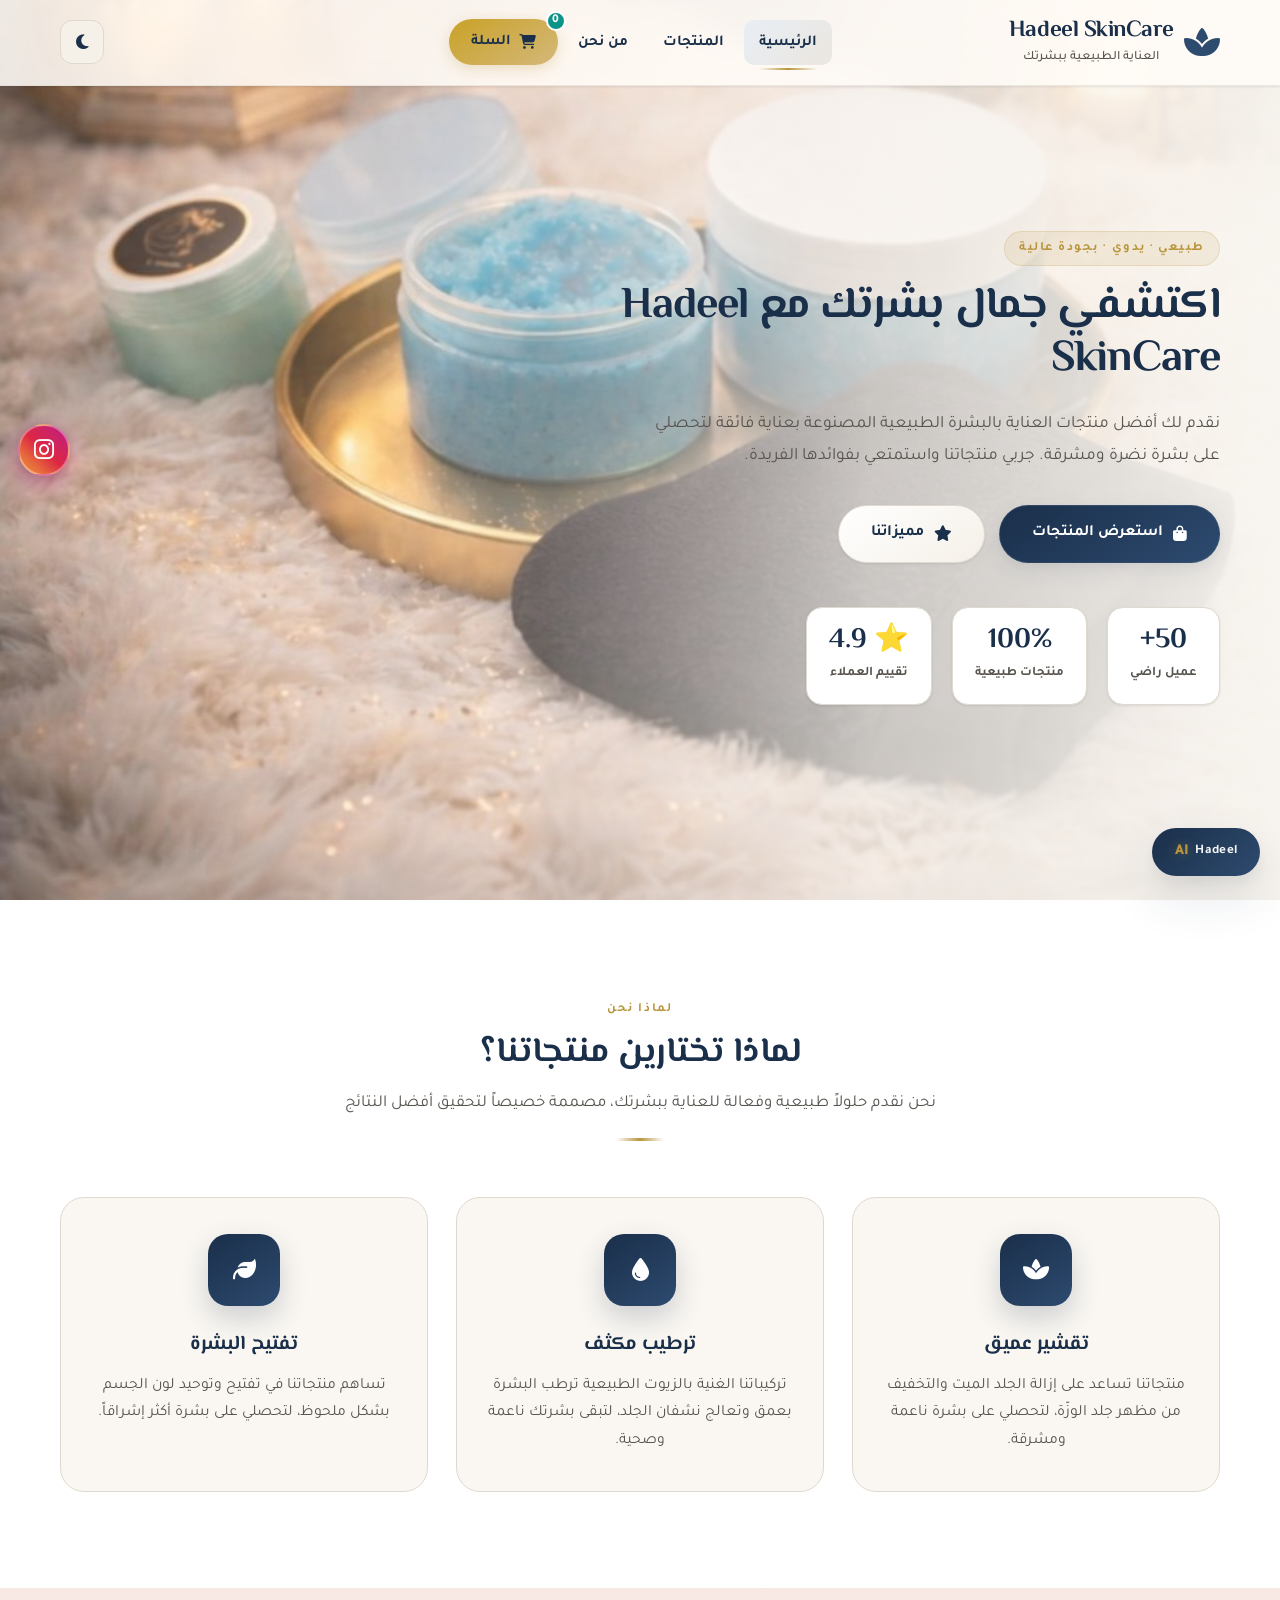
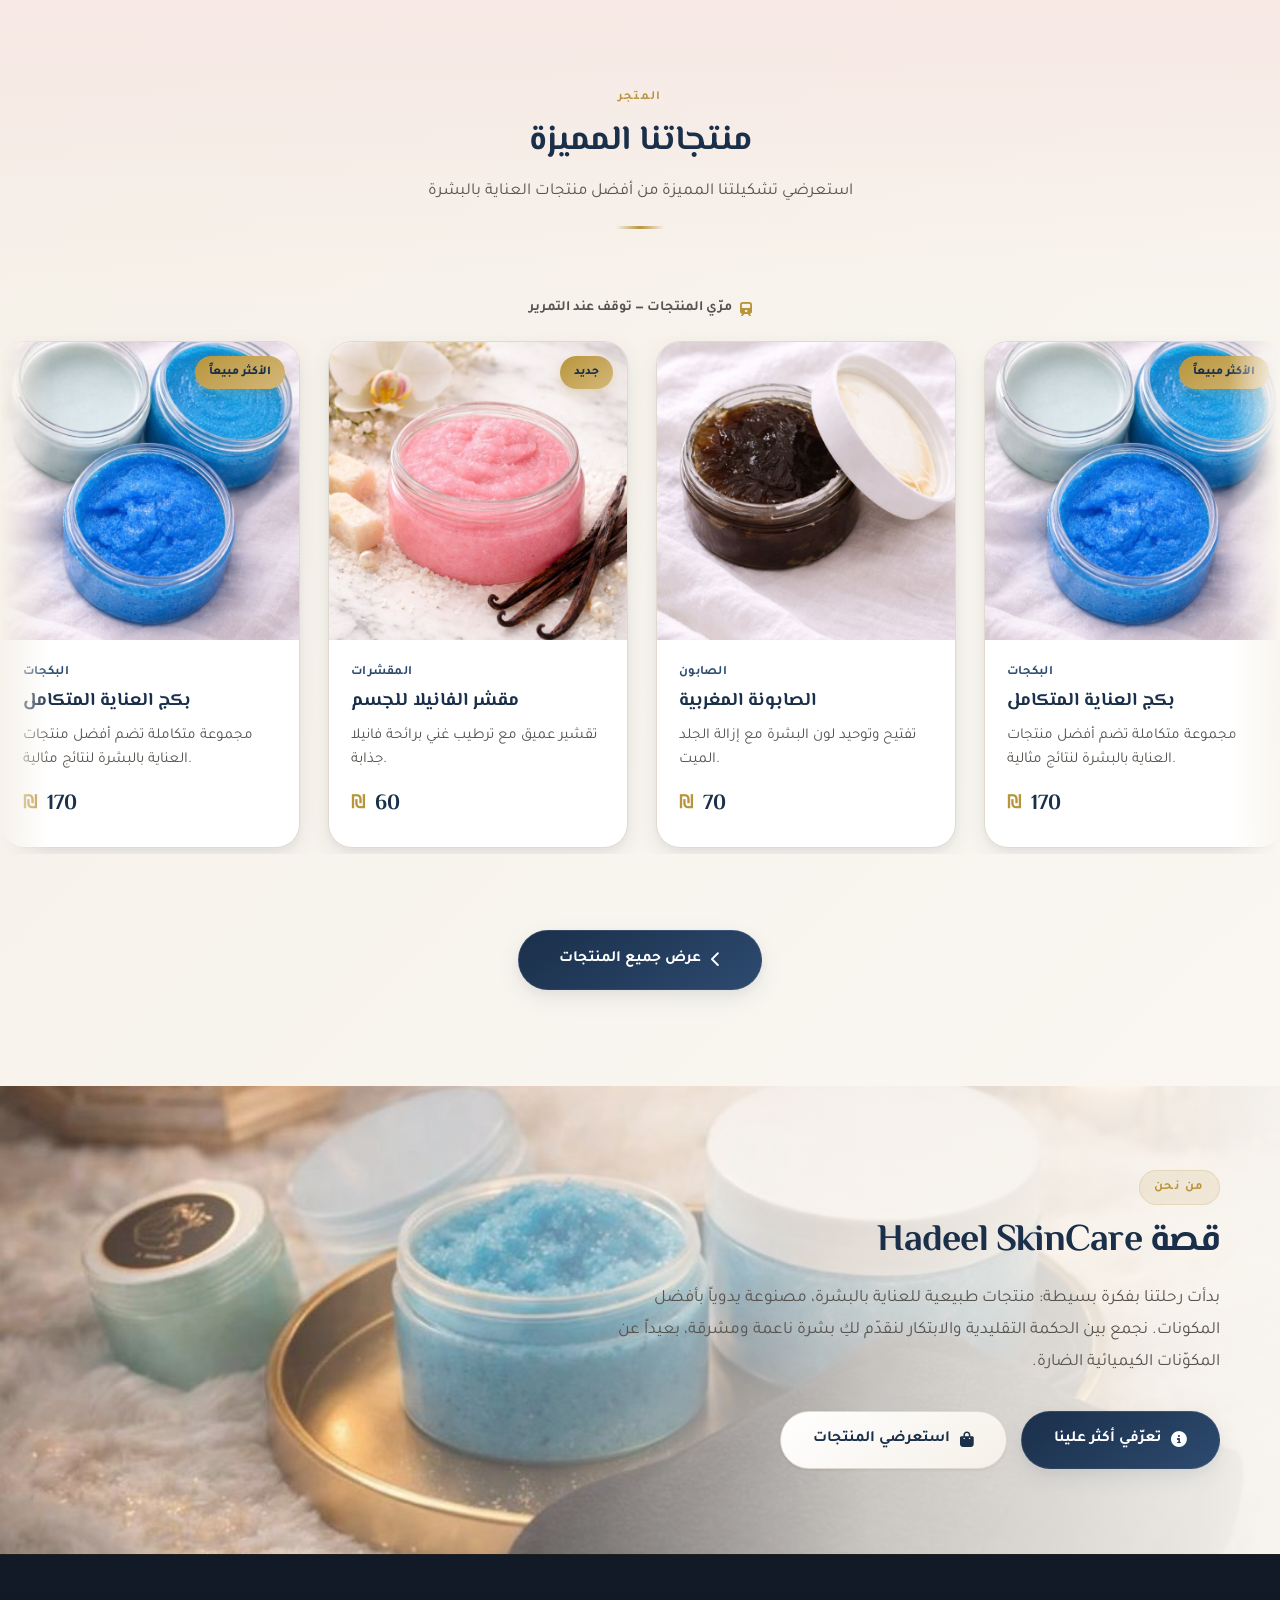
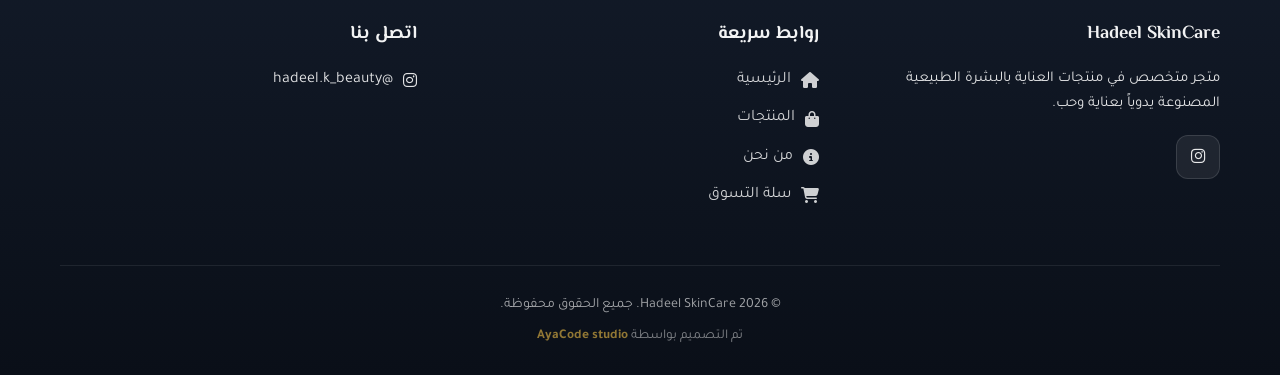
==== index.html @ 1bf48997 "Add files via upload" ====
<!DOCTYPE html>
<html lang="ar" dir="rtl">
<head>
    <meta charset="UTF-8">
    <meta name="viewport" content="width=device-width, initial-scale=1.0, viewport-fit=cover">
    <meta name="theme-color" content="#1a2f4a">
    <script>try{var t=localStorage.getItem('hadeel-theme');if(t==='dark'||t==='light')document.documentElement.setAttribute('data-theme',t);}catch(e){}</script>
    <meta name="description" content="Hadeel SkinCare - منتجات طبيعية للعناية بالبشرة. تقشير عميق، ترطيب مكثف، تفتيح البشرة">
    <title>Hadeel SkinCare - العناية الطبيعية ببشرتك</title>
    
    <link rel="stylesheet" href="https://cdnjs.cloudflare.com/ajax/libs/font-awesome/6.4.0/css/all.min.css">
    <link href="https://fonts.googleapis.com/css2?family=El+Messiri:wght@500;600;700&family=Tajawal:wght@300;400;500;600;700;800&display=swap" rel="stylesheet">

    <link rel="stylesheet" href="styles.css">
</head>
<body>
    <a href="https://instagram.com/hadeel.k_beauty" class="instagram-side-float" target="_blank" rel="noopener noreferrer" aria-label="إنستغرام Hadeel SkinCare — @hadeel.k_beauty">
        <i class="fab fa-instagram" aria-hidden="true"></i>
    </a>
    <!-- الهيدر -->
    <header class="header" id="header">
        <div class="container">
            <nav class="navbar">
                <a href="index.html" class="logo">
                    <i class="fas fa-spa"></i>
                    <div class="logo-text">
                        <h1>Hadeel SkinCare</h1>
                        <p>العناية الطبيعية ببشرتك</p>
                    </div>
                </a>
                <div class="nav-links" id="navLinks">
                    <a href="index.html" class="nav-link active">الرئيسية</a>
                    <a href="products.html" class="nav-link">المنتجات</a>
                    <a href="about.html" class="nav-link">من نحن</a>
                    <a href="cart.html" class="cart-btn">
                        <i class="fas fa-shopping-cart"></i>
                        <span>السلة</span>
                        <span class="cart-count" id="cartCount">0</span>
                    </a>
                </div>
                <div class="navbar-end">
                    <button type="button" class="theme-toggle" id="themeToggle" aria-label="تفعيل الوضع الداكن">
                        <i class="fas fa-moon theme-toggle__icon theme-toggle__icon--moon" aria-hidden="true"></i>
                        <i class="fas fa-sun theme-toggle__icon theme-toggle__icon--sun" aria-hidden="true"></i>
                    </button>
                    <button type="button" class="mobile-menu-btn" id="mobileMenuBtn" aria-label="فتح القائمة">
                        <i class="fas fa-bars"></i>
                    </button>
                </div>
            </nav>
        </div>
    </header>

    <!-- Hero section: صورة بملء الشاشة تحت الهيدر -->
    <section class="hero hero-section" id="hero" aria-label="مقدمة الموقع">
        <div class="hero-media" aria-hidden="true">
            <img src="./images/hero-main.png" alt="" class="hero-media__img" fetchpriority="high"
                 onerror="this.closest('.hero-media').classList.add('hero-media--fallback'); this.style.display='none';">
        </div>
        <div class="hero-media-scrim" aria-hidden="true"></div>
        <div class="container hero-inner">
            <div class="hero-content">
                <div class="hero-text">
                    <span class="hero-eyebrow">طبيعي · يدوي · بجودة عالية</span>
                    <h1>اكتشفي جمال بشرتك مع Hadeel SkinCare</h1>
                    <p>نقدم لك أفضل منتجات العناية بالبشرة الطبيعية المصنوعة بعناية فائقة لتحصلي على بشرة نضرة ومشرقة. جربي منتجاتنا واستمتعي بفوائدها الفريدة.</p>
                    <div class="hero-cta">
                        <a href="products.html" class="btn">
                            <i class="fas fa-shopping-bag"></i>
                            استعرض المنتجات
                        </a>
                        <a href="#features" class="btn btn-secondary">
                            <i class="fas fa-star"></i>
                            مميزاتنا
                        </a>
                    </div>
                    <div class="hero-stats">
                        <div class="stat">
                            <span class="stat-number">50+</span>
                            <span class="stat-label">عميل راضي</span>
                        </div>
                        <div class="stat">
                            <span class="stat-number">100%</span>
                            <span class="stat-label">منتجات طبيعية</span>
                        </div>
                        <div class="stat">
                            <span class="stat-number">⭐ 4.9</span>
                            <span class="stat-label">تقييم العملاء</span>
                        </div>
                    </div>
                </div>
            </div>
        </div>
    </section>

    <!-- قسم الميزات -->
    <section class="features" id="features">
        <div class="container">
            <div class="section-title">
                <span class="eyebrow">لماذا نحن</span>
                <h2>لماذا تختارين منتجاتنا؟</h2>
                <p>نحن نقدم حلولاً طبيعية وفعالة للعناية ببشرتك، مصممة خصيصاً لتحقيق أفضل النتائج</p>
            </div>
            
            <div class="features-grid">
                <div class="feature-card">
                    <div class="feature-icon">
                        <i class="fas fa-spa"></i>
                    </div>
                    <h3>تقشير عميق</h3>
                    <p>منتجاتنا تساعد على إزالة الجلد الميت والتخفيف من مظهر جلد الوزّة، لتحصلي على بشرة ناعمة ومشرقة.</p>
                </div>
                
                <div class="feature-card">
                    <div class="feature-icon">
                        <i class="fas fa-tint"></i>
                    </div>
                    <h3>ترطيب مكثف</h3>
                    <p>تركيباتنا الغنية بالزيوت الطبيعية ترطب البشرة بعمق وتعالج نشفان الجلد، لتبقى بشرتك ناعمة وصحية.</p>
                </div>
                
                <div class="feature-card">
                    <div class="feature-icon">
                        <i class="fas fa-leaf"></i>
                    </div>
                    <h3>تفتيح البشرة</h3>
                    <p>تساهم منتجاتنا في تفتيح وتوحيد لون الجسم بشكل ملحوظ، لتحصلي على بشرة أكثر إشراقاً.</p>
                </div>
            </div>
        </div>
    </section>

    <!-- قسم المنتجات -->
    <section class="products-preview" id="products">
        <div class="container">
            <div class="section-title">
                <span class="eyebrow">المتجر</span>
                <h2>منتجاتنا المميزة</h2>
                <p>استعرضي تشكيلتنا المميزة من أفضل منتجات العناية بالبشرة</p>
            </div>
            
        </div>

        <div class="products-train-fullbleed">
            <p class="products-train-hint"><i class="fas fa-train" aria-hidden="true"></i> مرّي المنتجات — توقف عند التمرير</p>
            <div class="products-train" dir="ltr">
                <div class="products-train-track">
                    <div class="products-train-group" aria-hidden="false">
                        <div class="product-card" onclick="window.location.href='products.html'">
                            <div class="product-image">
                                <div class="image-loading"></div>
                                <img src="./images/product-bundle-nila.png" alt="بكج النيلة — مرطبانات مقشر وكريم بدرجات الأزرق على خلفية بيضاء - Hadeel SkinCare"
                                     onload="this.previousElementSibling.style.display='none';"
                                     onerror="this.style.display='none'; this.previousElementSibling.style.display='none';">
                                <span class="product-badge">الأكثر مبيعاً</span>
                                <div class="image-error" style="display: none;">
                                    <i class="fas fa-gift"></i>
                                    <p>بكج العناية المتكامل</p>
                                </div>
                            </div>
                            <div class="product-content">
                                <div class="product-category">البكجات</div>
                                <h3 class="product-title">بكج العناية المتكامل</h3>
                                <p class="product-description">مجموعة متكاملة تضم أفضل منتجات العناية بالبشرة لنتائج مثالية.</p>
                                <div class="product-price">170</div>
                            </div>
                        </div>
                        <div class="product-card" onclick="window.location.href='products.html'">
                            <div class="product-image">
                                <div class="image-loading"></div>
                                <img src="./images/product-vanilla-scrub.png" alt="مقشر فانيلا وردي في مرطبان على رخام أبيض مع حبوب فانيلا وأوركيد - Hadeel SkinCare"
                                     onload="this.previousElementSibling.style.display='none';"
                                     onerror="this.style.display='none'; this.previousElementSibling.style.display='none';">
                                <span class="product-badge">جديد</span>
                                <div class="image-error" style="display: none;">
                                    <i class="fas fa-scrubber"></i>
                                    <p>مقشر الفانيلا</p>
                                </div>
                            </div>
                            <div class="product-content">
                                <div class="product-category">المقشرات</div>
                                <h3 class="product-title">مقشر الفانيلا للجسم</h3>
                                <p class="product-description">تقشير عميق مع ترطيب غني برائحة فانيلا جذابة.</p>
                                <div class="product-price">60</div>
                            </div>
                        </div>
                        <div class="product-card" onclick="window.location.href='products.html'">
                            <div class="product-image">
                                <div class="image-loading"></div>
                                <img src="./images/product-moroccan-soap.png" alt="صابونة مغربية سوداء في مرطبان زجاجي مع غطاء أبيض على قماش أبيض - Hadeel SkinCare"
                                     onload="this.previousElementSibling.style.display='none';"
                                     onerror="this.style.display='none'; this.previousElementSibling.style.display='none';">
                                <div class="image-error" style="display: none;">
                                    <i class="fas fa-soap"></i>
                                    <p>الصابونة المغربية</p>
                                </div>
                            </div>
                            <div class="product-content">
                                <div class="product-category">الصابون</div>
                                <h3 class="product-title">الصابونة المغربية</h3>
                                <p class="product-description">تفتيح وتوحيد لون البشرة مع إزالة الجلد الميت.</p>
                                <div class="product-price">70</div>
                            </div>
                        </div>
                    </div>
                    <div class="products-train-group" aria-hidden="true">
                        <div class="product-card" onclick="window.location.href='products.html'" tabindex="-1">
                            <div class="product-image">
                                <div class="image-loading"></div>
                                <img src="./images/product-bundle-nila.png" alt="" loading="lazy"
                                     onload="this.previousElementSibling.style.display='none';"
                                     onerror="this.style.display='none'; this.previousElementSibling.style.display='none';">
                                <span class="product-badge">الأكثر مبيعاً</span>
                                <div class="image-error" style="display: none;">
                                    <i class="fas fa-gift"></i>
                                    <p>بكج العناية المتكامل</p>
                                </div>
                            </div>
                            <div class="product-content">
                                <div class="product-category">البكجات</div>
                                <h3 class="product-title">بكج العناية المتكامل</h3>
                                <p class="product-description">مجموعة متكاملة تضم أفضل منتجات العناية بالبشرة لنتائج مثالية.</p>
                                <div class="product-price">170</div>
                            </div>
                        </div>
                        <div class="product-card" onclick="window.location.href='products.html'" tabindex="-1">
                            <div class="product-image">
                                <div class="image-loading"></div>
                                <img src="./images/product-vanilla-scrub.png" alt="" loading="lazy"
                                     onload="this.previousElementSibling.style.display='none';"
                                     onerror="this.style.display='none'; this.previousElementSibling.style.display='none';">
                                <span class="product-badge">جديد</span>
                                <div class="image-error" style="display: none;">
                                    <i class="fas fa-scrubber"></i>
                                    <p>مقشر الفانيلا</p>
                                </div>
                            </div>
                            <div class="product-content">
                                <div class="product-category">المقشرات</div>
                                <h3 class="product-title">مقشر الفانيلا للجسم</h3>
                                <p class="product-description">تقشير عميق مع ترطيب غني برائحة فانيلا جذابة.</p>
                                <div class="product-price">60</div>
                            </div>
                        </div>
                        <div class="product-card" onclick="window.location.href='products.html'" tabindex="-1">
                            <div class="product-image">
                                <div class="image-loading"></div>
                                <img src="./images/product-moroccan-soap.png" alt="" loading="lazy"
                                     onload="this.previousElementSibling.style.display='none';"
                                     onerror="this.style.display='none'; this.previousElementSibling.style.display='none';">
                                <div class="image-error" style="display: none;">
                                    <i class="fas fa-soap"></i>
                                    <p>الصابونة المغربية</p>
                                </div>
                            </div>
                            <div class="product-content">
                                <div class="product-category">الصابون</div>
                                <h3 class="product-title">الصابونة المغربية</h3>
                                <p class="product-description">تفتيح وتوحيد لون البشرة مع إزالة الجلد الميت.</p>
                                <div class="product-price">70</div>
                            </div>
                        </div>
                    </div>
                </div>
            </div>
        </div>

        <div class="container">
            <div class="section-cta">
                <a href="products.html" class="btn">
                    <i class="fas fa-chevron-left"></i>
                    عرض جميع المنتجات
                </a>
            </div>
        </div>
    </section>

    <!-- من نحن — هيرو بنفس أسلوب الصفحة الرئيسية -->
    <section class="hero home-about-hero" id="about" aria-label="من نحن">
        <div class="hero-media" aria-hidden="true">
            <img src="./images/image22.jpeg" alt="" class="hero-media__img" loading="lazy"
                 onerror="this.closest('.hero-media').classList.add('hero-media--fallback'); this.style.display='none';">
        </div>
        <div class="hero-media-scrim" aria-hidden="true"></div>
        <div class="container hero-inner">
            <div class="hero-content">
                <div class="hero-text">
                    <span class="hero-eyebrow">من نحن</span>
                    <h2>قصة Hadeel SkinCare</h2>
                    <p>بدأت رحلتنا بفكرة بسيطة: منتجات طبيعية للعناية بالبشرة، مصنوعة يدوياً بأفضل المكونات. نجمع بين الحكمة التقليدية والابتكار لنقدّم لكِ بشرة ناعمة ومشرقة، بعيداً عن المكوّنات الكيميائية الضارة.</p>
                    <div class="hero-cta">
                        <a href="about.html" class="btn">
                            <i class="fas fa-info-circle"></i>
                            تعرّفي أكثر علينا
                        </a>
                        <a href="products.html" class="btn btn-secondary">
                            <i class="fas fa-shopping-bag"></i>
                            استعرضي المنتجات
                        </a>
                    </div>
                </div>
            </div>
        </div>
    </section>

    <footer class="footer site-footer">
        <div class="container">
            <div class="footer-content">
                <div class="footer-section footer-brand">
                    <h3>Hadeel SkinCare</h3>
                    <p class="footer-brand-text">متجر متخصص في منتجات العناية بالبشرة الطبيعية المصنوعة يدوياً بعناية وحب.</p>
                    <div class="footer-social">
                        <a href="https://instagram.com/hadeel.k_beauty" target="_blank" rel="noopener noreferrer" class="footer-social-link" aria-label="إنستغرام"><i class="fab fa-instagram"></i></a>
                    </div>
                </div>
                <div class="footer-section">
                    <h3>روابط سريعة</h3>
                    <ul class="footer-links">
                        <li><a href="index.html"><i class="fas fa-home"></i> الرئيسية</a></li>
                        <li><a href="products.html"><i class="fas fa-shopping-bag"></i> المنتجات</a></li>
                        <li><a href="about.html"><i class="fas fa-info-circle"></i> من نحن</a></li>
                        <li><a href="cart.html"><i class="fas fa-shopping-cart"></i> سلة التسوق</a></li>
                    </ul>
                </div>
                <div class="footer-section">
                    <h3>اتصل بنا</h3>
                    <ul class="footer-links">
                        <li><a href="https://instagram.com/hadeel.k_beauty" target="_blank" rel="noopener noreferrer" class="footer-contact-link"><i class="fab fa-instagram"></i> @hadeel.k_beauty</a></li>
                    </ul>
                </div>
            </div>
            <div class="footer-bottom">
                <p class="footer-copyright">© <span id="currentYear">2024</span> Hadeel SkinCare. جميع الحقوق محفوظة.</p>
                <p class="footer-credit-line">تم التصميم بواسطة <a href="https://instagram.com/ayacode.1" target="_blank" rel="noopener noreferrer">AyaCode studio</a></p>
            </div>
        </div>
    </footer>

    <!-- زر العودة للأعلى -->
    <button class="back-to-top" id="backToTop" aria-label="العودة إلى أعلى الصفحة">
        <i class="fas fa-arrow-up"></i>
    </button>

    <script src="theme.js"></script>
    <script src="telegram-config.js"></script>
    <script src="telegram-notify.js"></script>
    <script src="chatbot.js"></script>
    <script>
        document.addEventListener('DOMContentLoaded', function() {
            // تحديث سنة الفوتر
            document.getElementById('currentYear').textContent = new Date().getFullYear();
            
            // إدارة القائمة للجوال
            const mobileMenuBtn = document.getElementById('mobileMenuBtn');
            const navLinks = document.getElementById('navLinks');
            
            mobileMenuBtn.addEventListener('click', function() {
                navLinks.classList.toggle('active');
                this.innerHTML = navLinks.classList.contains('active') 
                    ? '<i class="fas fa-times"></i>' 
                    : '<i class="fas fa-bars"></i>';
            });
            
            // إغلاق القائمة عند النقر على رابط
            document.querySelectorAll('.nav-link').forEach(link => {
                link.addEventListener('click', () => {
                    navLinks.classList.remove('active');
                    mobileMenuBtn.innerHTML = '<i class="fas fa-bars"></i>';
                });
            });

            const cartBtnNav = document.querySelector('.cart-btn');
            if (cartBtnNav) {
                cartBtnNav.addEventListener('click', () => {
                    navLinks.classList.remove('active');
                    mobileMenuBtn.innerHTML = '<i class="fas fa-bars"></i>';
                });
            }
            
            // تأثير التمرير على الهيدر
            const header = document.getElementById('header');
            window.addEventListener('scroll', function() {
                if (window.pageYOffset > 50) {
                    header.classList.add('scrolled');
                } else {
                    header.classList.remove('scrolled');
                }
            });
            
            // زر العودة للأعلى
            const backToTopBtn = document.getElementById('backToTop');
            
            window.addEventListener('scroll', function() {
                if (window.pageYOffset > 300) {
                    backToTopBtn.classList.add('show');
                } else {
                    backToTopBtn.classList.remove('show');
                }
            });
            
            backToTopBtn.addEventListener('click', function() {
                window.scrollTo({
                    top: 0,
                    behavior: 'smooth'
                });
            });
            
            // تحديث عدد المنتجات في السلة
            function updateCartCount() {
                try {
                    const cart = JSON.parse(localStorage.getItem('hadeelCart') || '[]');
                    const total = cart.reduce((sum, item) => sum + (item.quantity || 1), 0);
                    document.getElementById('cartCount').textContent = total;
                } catch (e) {
                    console.error('Error updating cart count:', e);
                }
            }
            
            // معالجة أخطاء الصور
            function handleImageErrors() {
                document.querySelectorAll('.product-image img').forEach(img => {
                    img.addEventListener('error', function() {
                        this.style.display = 'none';
                        const loadingElement = this.previousElementSibling;
                        if (loadingElement && loadingElement.classList.contains('image-loading')) {
                            loadingElement.style.display = 'none';
                        }
                        
                        // إظهار البديل
                        const errorDiv = this.nextElementSibling;
                        if (errorDiv && errorDiv.classList.contains('image-error')) {
                            errorDiv.style.display = 'flex';
                        }
                    });
                    
                    img.addEventListener('load', function() {
                        const loadingElement = this.previousElementSibling;
                        if (loadingElement && loadingElement.classList.contains('image-loading')) {
                            loadingElement.style.display = 'none';
                        }
                    });
                });
            }
            
            // تشغيل معالجة أخطاء الصور
            handleImageErrors();
            
            // تحديث عدد المنتجات عند التحميل
            updateCartCount();
        });
    </script>
</body>
</html>
---- styles.css ----
:root {
            --navy: #1a2f4a;
            --navy-2: #2d4a6f;
            --navy-light: #8fa8c4;
            --navy-extra-light: #e8eef5;
            --white: #ffffff;
            --cream: #faf7f2;
            --off-white: #f5f0e8;
            --gray-light: #ebe6df;
            --gray-border: #e0d9cf;
            --text-dark: #1c1917;
            --text-light: #57534e;
            --accent: #b8953c;
            --accent-light: #d4b87a;
            --accent-glow: rgba(184, 149, 60, 0.25);
            --blush: #f7e8e4;
            --success: #0d9488;
            --warning: #d97706;
            --danger: #dc2626;
            --shadow-sm: 0 1px 3px rgba(26, 47, 74, 0.06), 0 1px 2px rgba(26, 47, 74, 0.04);
            --shadow-md: 0 8px 24px rgba(26, 47, 74, 0.08), 0 4px 8px rgba(26, 47, 74, 0.04);
            --shadow-lg: 0 20px 50px rgba(26, 47, 74, 0.12), 0 8px 16px rgba(26, 47, 74, 0.06);
            --shadow-card-hover: 0 24px 48px rgba(26, 47, 74, 0.14);
            --transition: 0.35s cubic-bezier(0.4, 0, 0.2, 1);
            --radius: 16px;
            --radius-sm: 10px;
            --radius-xl: 24px;
            --font-display: 'El Messiri', 'Tajawal', sans-serif;
        }

        [data-theme="dark"] {
            color-scheme: dark;
            --navy: #c8d6ea;
            --navy-2: #9eb4d0;
            --navy-light: #6b7f99;
            --navy-extra-light: #1a2433;
            --white: #161d2a;
            --cream: #0f141c;
            --off-white: #141b26;
            --gray-light: #222b3a;
            --gray-border: #2f3d52;
            --text-dark: #e8edf4;
            --text-light: #9aa8bc;
            --accent: #c9a84a;
            --accent-light: #dfc06a;
            --accent-glow: rgba(201, 168, 74, 0.22);
            --blush: #1c2228;
            --success: #2dd4bf;
            --shadow-sm: 0 1px 3px rgba(0, 0, 0, 0.35), 0 1px 2px rgba(0, 0, 0, 0.2);
            --shadow-md: 0 8px 24px rgba(0, 0, 0, 0.32), 0 4px 8px rgba(0, 0, 0, 0.2);
            --shadow-lg: 0 20px 50px rgba(0, 0, 0, 0.42), 0 8px 16px rgba(0, 0, 0, 0.25);
            --shadow-card-hover: 0 24px 48px rgba(0, 0, 0, 0.48);
        }

        [data-theme="dark"] .header {
            background: rgba(15, 20, 28, 0.9);
            border-bottom-color: rgba(47, 61, 82, 0.65);
        }

        [data-theme="dark"] .header.scrolled {
            background: rgba(12, 16, 24, 0.96);
        }

        [data-theme="dark"] .hero-media-scrim {
            background: linear-gradient(
                to left,
                rgba(15, 20, 28, 0.94) 0%,
                rgba(15, 20, 28, 0.72) 32%,
                rgba(15, 20, 28, 0.38) 58%,
                rgba(15, 20, 28, 0.1) 100%
            );
        }

        [data-theme="dark"] .page-hero {
            background:
                radial-gradient(ellipse 75% 55% at 50% 0%, rgba(40, 32, 48, 0.5) 0%, transparent 50%),
                linear-gradient(180deg, var(--cream) 0%, var(--white) 100%);
        }

        [data-theme="dark"] .page-hero::before {
            opacity: 0.35;
        }

        [data-theme="dark"] body.page-cart {
            background:
                radial-gradient(ellipse 90% 60% at 100% 0%, rgba(40, 32, 48, 0.4) 0%, transparent 50%),
                radial-gradient(ellipse 70% 50% at 0% 100%, rgba(30, 40, 56, 0.45) 0%, transparent 45%),
                var(--cream);
        }

        [data-theme="dark"] .cart-page-strip {
            background: rgba(15, 20, 28, 0.92);
        }

        [data-theme="dark"] .btn:not(.btn-secondary) {
            background: linear-gradient(145deg, #2d4a6f 0%, #1a2f4a 100%);
            color: #ffffff;
            border-color: rgba(255, 255, 255, 0.1);
        }

        [data-theme="dark"] .btn-secondary {
            background: linear-gradient(145deg, var(--gray-light) 0%, var(--off-white) 100%);
            color: var(--text-dark);
        }

        [data-theme="dark"] .btn-secondary:hover {
            box-shadow: 0 8px 24px rgba(0, 0, 0, 0.3);
        }

        [data-theme="dark"] .back-to-top {
            background: linear-gradient(145deg, #2d4a6f 0%, #1a2f4a 100%);
            color: #ffffff;
        }

        * {
            margin: 0;
            padding: 0;
            box-sizing: border-box;
        }

        html {
            scroll-behavior: smooth;
            scroll-padding-top: 80px;
            overflow-x: hidden;
        }

        body {
            font-family: 'Tajawal', sans-serif;
            background: var(--cream);
            color: var(--text-dark);
            line-height: 1.65;
            overflow-x: hidden;
            -webkit-font-smoothing: antialiased;
            touch-action: manipulation;
        }

        a {
            text-decoration: none;
            color: inherit;
        }

        button {
            font-family: inherit;
            cursor: pointer;
            border: none;
        }

        img {
            max-width: 100%;
            height: auto;
            display: block;
        }

        /* الهيدر */
        .header {
            background: rgba(255, 252, 248, 0.88);
            backdrop-filter: blur(16px) saturate(1.2);
            -webkit-backdrop-filter: blur(16px) saturate(1.2);
            border-bottom: 1px solid rgba(224, 217, 207, 0.6);
            box-shadow: var(--shadow-sm);
            position: fixed;
            top: 0;
            left: 0;
            right: 0;
            z-index: 1000;
            padding: 1.05rem 0;
            transition: padding 0.35s ease, box-shadow 0.35s ease, background 0.35s ease;
        }

        .header.scrolled {
            padding: 0.65rem 0;
            box-shadow: var(--shadow-md);
            background: rgba(255, 252, 248, 0.96);
        }

        .container {
            max-width: 1200px;
            margin: 0 auto;
            padding: 0 20px;
        }

        .navbar {
            display: grid;
            grid-template-columns: 1fr auto 1fr;
            align-items: center;
            gap: 12px 20px;
        }

        .logo {
            display: flex;
            align-items: center;
            gap: 10px;
            color: var(--navy);
            transition: var(--transition);
            justify-self: start;
        }

        .logo-text {
            text-align: center;
        }

        .logo:hover {
            transform: translateY(-2px);
        }

        .logo i {
            font-size: 32px;
            color: var(--navy-2);
            transition: var(--transition);
        }

        .logo:hover i {
            transform: rotate(15deg);
        }

        .logo-text h1 {
            font-family: var(--font-display);
            font-size: 1.45rem;
            font-weight: 700;
            margin-bottom: 2px;
            line-height: 1.2;
            letter-spacing: -0.02em;
        }

        .logo-text p {
            font-size: 0.8rem;
            color: var(--text-light);
            font-weight: 500;
        }

        /* قائمة التنقل — في منتصف الهيدر */
        .nav-links {
            display: flex;
            gap: 5px;
            align-items: center;
            flex-wrap: wrap;
            justify-content: center;
            justify-self: center;
        }

        .navbar-end {
            justify-self: end;
            display: flex;
            align-items: center;
            gap: 8px;
        }

        .theme-toggle {
            width: 44px;
            height: 44px;
            border-radius: 12px;
            border: 1px solid var(--gray-border);
            background: var(--off-white);
            color: var(--navy);
            display: flex;
            align-items: center;
            justify-content: center;
            font-size: 1.05rem;
            transition: var(--transition);
        }

        .theme-toggle:hover {
            background: var(--navy-extra-light);
            border-color: var(--accent);
            color: var(--navy);
        }

        .theme-toggle__icon--sun {
            display: none;
        }

        [data-theme="dark"] .theme-toggle__icon--moon {
            display: none;
        }

        [data-theme="dark"] .theme-toggle__icon--sun {
            display: block;
        }

        .nav-link {
            color: var(--navy);
            font-weight: 600;
            padding: 10px 15px;
            border-radius: var(--radius-sm);
            transition: var(--transition);
            position: relative;
            font-size: 0.95rem;
            white-space: nowrap;
        }

        .nav-link:hover {
            background: var(--navy-extra-light);
            color: var(--navy);
            transform: translateY(-2px);
        }

        .nav-link.active {
            background: linear-gradient(135deg, var(--navy-extra-light), var(--gray-light));
            color: var(--navy);
            font-weight: 700;
        }

        .nav-link.active::after {
            content: '';
            position: absolute;
            bottom: -5px;
            right: 15px;
            width: calc(100% - 30px);
            height: 2px;
            background: linear-gradient(90deg, transparent, var(--accent), transparent);
            border-radius: 2px;
        }

        .cart-btn {
            background: linear-gradient(145deg, #c9a227 0%, var(--accent-light) 100%);
            color: var(--navy);
            padding: 11px 22px;
            border-radius: 999px;
            display: flex;
            align-items: center;
            gap: 8px;
            font-weight: 700;
            transition: var(--transition);
            position: relative;
            font-size: 0.92rem;
            box-shadow: 0 4px 14px var(--accent-glow);
        }

        .cart-btn:hover {
            transform: translateY(-2px);
            box-shadow: 0 8px 24px var(--accent-glow);
        }

        .cart-count {
            position: absolute;
            top: -8px;
            right: -8px;
            background: var(--success);
            color: white;
            width: 20px;
            height: 20px;
            border-radius: 50%;
            display: flex;
            align-items: center;
            justify-content: center;
            font-size: 0.75rem;
            font-weight: 800;
            border: 2px solid var(--white);
        }

        /* زر القائمة للجوال */
        .mobile-menu-btn {
            display: none;
            background: var(--off-white);
            border: 1px solid var(--gray-border);
            font-size: 1.35rem;
            color: var(--navy);
            cursor: pointer;
            padding: 10px 12px;
            border-radius: var(--radius-sm);
            transition: var(--transition);
        }

        .mobile-menu-btn:hover {
            background: var(--navy-extra-light);
            border-color: var(--accent);
        }

        .hero {
            position: relative;
            margin-top: 0;
            overflow: hidden;
            background: var(--cream);
        }

        /* هيرو بصورة بملء الشاشة تحت الهيدر */
        .hero.hero-section {
            min-height: 100vh;
            min-height: 100dvh;
            display: flex;
            align-items: center;
            padding: calc(5.75rem + env(safe-area-inset-top, 0px)) 0 3.5rem;
            box-sizing: border-box;
        }

        .hero-media {
            position: absolute;
            inset: 0;
            z-index: 0;
        }

        .hero-media__img {
            width: 100%;
            height: 100%;
            object-fit: cover;
            object-position: center;
        }

        /* تركيز بصري على منتجات التقشير في صورة الهيرو */
        .hero.hero-section .hero-media__img {
            object-position: center 38%;
        }

        .hero-media--fallback {
            background: linear-gradient(145deg, var(--navy) 0%, var(--navy-2) 45%, #1a3654 100%);
        }

        .hero-media-scrim {
            position: absolute;
            inset: 0;
            z-index: 1;
            pointer-events: none;
            /* تدرج من يمين الشاشة (بداية النص في RTL) لقراءة أوضح */
            background: linear-gradient(
                to left,
                rgba(250, 247, 242, 0.97) 0%,
                rgba(250, 247, 242, 0.78) 32%,
                rgba(250, 247, 242, 0.35) 58%,
                rgba(250, 247, 242, 0.08) 100%
            );
        }

        .hero-inner {
            position: relative;
            z-index: 2;
            width: 100%;
        }

        /* من نحن في الصفحة الرئيسية — هيرو بصورة خلفية (أقصر من الهيرو العلوي) */
        .hero.home-about-hero {
            display: flex;
            align-items: center;
            min-height: clamp(320px, 52vh, 520px);
            padding: 4.25rem 0;
            box-sizing: border-box;
        }

        .hero.home-about-hero .hero-text h2 {
            font-family: var(--font-display);
            font-size: clamp(1.65rem, 3.2vw, 2.35rem);
            color: var(--navy);
            font-weight: 700;
            line-height: 1.22;
            margin-bottom: 18px;
            letter-spacing: -0.02em;
        }

        .hero.home-about-hero .hero-text p {
            max-width: 36em;
        }

        .hero-content {
            position: relative;
            z-index: 1;
            display: grid;
            grid-template-columns: 1fr;
            gap: 0;
            align-items: center;
            max-width: 38rem;
        }

        .hero-eyebrow {
            display: inline-block;
            font-size: 0.8rem;
            font-weight: 700;
            text-transform: uppercase;
            letter-spacing: 0.12em;
            color: var(--accent);
            margin-bottom: 14px;
            padding: 6px 14px;
            background: rgba(184, 149, 60, 0.12);
            border-radius: 999px;
            border: 1px solid rgba(184, 149, 60, 0.2);
        }

        .hero-text h1 {
            font-family: var(--font-display);
            font-size: clamp(1.85rem, 4vw, 2.75rem);
            color: var(--navy);
            font-weight: 700;
            line-height: 1.22;
            margin-bottom: 22px;
            letter-spacing: -0.02em;
        }

        .hero-text p {
            color: var(--text-light);
            font-size: 1.08rem;
            margin-bottom: 32px;
            line-height: 1.85;
            max-width: 34em;
        }

        .hero-cta {
            display: flex;
            gap: 14px;
            flex-wrap: wrap;
        }

        .btn {
            display: inline-flex;
            align-items: center;
            justify-content: center;
            gap: 10px;
            padding: 15px 32px;
            background: linear-gradient(145deg, var(--navy) 0%, var(--navy-2) 100%);
            color: white;
            border-radius: 999px;
            font-weight: 700;
            transition: var(--transition);
            box-shadow: var(--shadow-md);
            font-size: 0.98rem;
            border: 1px solid rgba(255, 255, 255, 0.08);
        }

        .btn:hover {
            transform: translateY(-2px);
            box-shadow: var(--shadow-lg);
        }

        .btn-secondary {
            background: linear-gradient(145deg, #fff 0%, var(--off-white) 100%);
            color: var(--navy);
            border: 1px solid var(--gray-border);
            box-shadow: var(--shadow-sm);
        }

        .btn-secondary:hover {
            border-color: var(--accent);
            box-shadow: 0 8px 24px rgba(184, 149, 60, 0.15);
        }

        .hero-stats {
            display: flex;
            gap: 20px;
            margin-top: 44px;
            flex-wrap: wrap;
        }

        .stat {
            text-align: center;
            padding: 18px 22px;
            background: var(--white);
            border-radius: var(--radius);
            border: 1px solid var(--gray-border);
            box-shadow: var(--shadow-sm);
            min-width: 108px;
            transition: var(--transition);
        }

        .stat:hover {
            border-color: rgba(184, 149, 60, 0.35);
            box-shadow: var(--shadow-md);
        }

        .stat-number {
            font-family: var(--font-display);
            font-size: 1.75rem;
            font-weight: 700;
            color: var(--navy);
            display: block;
            line-height: 1;
            margin-bottom: 6px;
        }

        .stat-label {
            font-size: 0.82rem;
            color: var(--text-light);
            font-weight: 600;
        }

        .hero-image-wrap {
            position: relative;
        }

        .hero-image-wrap::before {
            content: '';
            position: absolute;
            inset: -12px;
            border-radius: var(--radius-xl);
            background: linear-gradient(135deg, rgba(184, 149, 60, 0.2), rgba(45, 74, 111, 0.15));
            z-index: 0;
            opacity: 0.9;
        }

        .hero-image {
            position: relative;
            z-index: 1;
            border-radius: var(--radius-xl);
            overflow: hidden;
            box-shadow: var(--shadow-lg);
            border: 1px solid rgba(255, 255, 255, 0.9);
            aspect-ratio: 4 / 5;
            max-height: 520px;
        }

        .hero-image img {
            width: 100%;
            height: 100%;
            object-fit: cover;
            transition: transform 0.65s cubic-bezier(0.4, 0, 0.2, 1);
        }

        .hero-image:hover img {
            transform: scale(1.04);
        }

        .image-placeholder {
            width: 100%;
            height: 100%;
            min-height: 360px;
            background: linear-gradient(145deg, var(--navy) 0%, var(--navy-2) 50%, #1a3654 100%);
            display: flex;
            flex-direction: column;
            align-items: center;
            justify-content: center;
            color: white;
            text-align: center;
        }

        .image-placeholder i {
            font-size: 4rem;
            margin-bottom: 20px;
        }

        .image-placeholder p {
            font-size: 1.5rem;
            font-weight: 700;
        }

        .features {
            padding: 96px 0;
            background: var(--white);
            position: relative;
        }

        .section-title {
            text-align: center;
            margin-bottom: 56px;
            max-width: 720px;
            margin-left: auto;
            margin-right: auto;
        }

        .section-title .eyebrow {
            display: inline-block;
            font-size: 0.78rem;
            font-weight: 700;
            letter-spacing: 0.14em;
            text-transform: uppercase;
            color: var(--accent);
            margin-bottom: 12px;
        }

        .section-title h2 {
            font-family: var(--font-display);
            font-size: clamp(1.65rem, 3vw, 2.15rem);
            color: var(--navy);
            font-weight: 700;
            margin-bottom: 14px;
            line-height: 1.25;
        }

        .section-title p {
            color: var(--text-light);
            font-size: 1.05rem;
            line-height: 1.75;
        }

        .section-title::after {
            content: '';
            display: block;
            width: 48px;
            height: 3px;
            margin: 20px auto 0;
            background: linear-gradient(90deg, transparent, var(--accent), transparent);
            border-radius: 2px;
        }

        .features-grid {
            display: grid;
            grid-template-columns: repeat(auto-fit, minmax(280px, 1fr));
            gap: 28px;
        }

        .feature-card {
            background: var(--cream);
            padding: 36px 28px;
            border-radius: var(--radius-xl);
            text-align: center;
            transition: var(--transition);
            border: 1px solid var(--gray-border);
            position: relative;
            overflow: hidden;
        }

        .feature-card::before {
            content: '';
            position: absolute;
            top: 0;
            right: 0;
            width: 4px;
            height: 0;
            background: linear-gradient(180deg, var(--accent), var(--accent-light));
            transition: height 0.35s ease;
            border-radius: 0 0 2px 2px;
        }

        .feature-card:hover {
            transform: translateY(-6px);
            box-shadow: var(--shadow-card-hover);
            border-color: rgba(184, 149, 60, 0.25);
        }

        .feature-card:hover::before {
            height: 100%;
        }

        .feature-icon {
            width: 72px;
            height: 72px;
            background: linear-gradient(145deg, var(--navy), var(--navy-2));
            border-radius: 20px;
            display: flex;
            align-items: center;
            justify-content: center;
            margin: 0 auto 22px;
            color: white;
            font-size: 1.45rem;
            box-shadow: 0 12px 28px rgba(26, 47, 74, 0.2);
        }

        .feature-card h3 {
            font-family: var(--font-display);
            font-size: 1.25rem;
            color: var(--navy);
            margin-bottom: 12px;
            font-weight: 700;
        }

        .feature-card p {
            color: var(--text-light);
            line-height: 1.75;
            font-size: 0.98rem;
        }

        .products-preview {
            padding: 96px 0;
            background:
                linear-gradient(180deg, var(--blush) 0%, transparent 28%),
                linear-gradient(135deg, var(--off-white) 0%, var(--cream) 100%);
            overflow-x: clip;
        }

        .products-slider {
            display: grid;
            grid-template-columns: repeat(auto-fit, minmax(min(280px, 100%), 1fr));
            gap: 28px;
            margin-top: 8px;
        }

        /* قطار المنتجات — تمرير أفقي لا نهائي (dvw يقلل انزلاق الصفحة على الجوال) */
        .products-train-fullbleed {
            width: 100vw;
            margin-inline: calc(50% - 50vw);
            max-width: none;
            overflow: hidden;
            padding: 12px 0 28px;
            margin-top: 8px;
        }

        @supports (width: 100dvw) {
            .products-train-fullbleed {
                width: 100dvw;
                margin-inline: calc(50% - 50dvw);
            }
        }

        .products-train-hint {
            text-align: center;
            font-size: 0.88rem;
            color: var(--text-light);
            font-weight: 600;
            margin-bottom: 14px;
            display: flex;
            align-items: center;
            justify-content: center;
            gap: 8px;
        }

        .products-train-hint i {
            color: var(--accent);
        }

        .products-train {
            overflow: hidden;
            padding: 6px 0;
            mask-image: linear-gradient(to right, transparent, black 4%, black 96%, transparent);
            -webkit-mask-image: linear-gradient(to right, transparent, black 4%, black 96%, transparent);
        }

        .products-train-track {
            display: flex;
            width: max-content;
            gap: 28px;
            animation: products-train-scroll 42s linear infinite;
        }

        .products-train:hover .products-train-track {
            animation-play-state: paused;
        }

        .products-train-group {
            display: flex;
            gap: 28px;
            flex-shrink: 0;
        }

        .products-preview .products-train-group .product-card {
            flex: 0 0 min(300px, 82vw);
            max-width: min(300px, 82vw);
            height: auto;
        }

        @keyframes products-train-scroll {
            0% {
                transform: translateX(0);
            }
            100% {
                transform: translateX(-50%);
            }
        }

        .product-card {
            background: var(--white);
            border-radius: var(--radius-xl);
            overflow: hidden;
            box-shadow: var(--shadow-md);
            transition: var(--transition);
            border: 1px solid var(--gray-border);
            cursor: pointer;
            display: flex;
            flex-direction: column;
            height: 100%;
        }

        .product-card:hover {
            transform: translateY(-8px);
            box-shadow: var(--shadow-card-hover);
            border-color: rgba(184, 149, 60, 0.2);
        }

        .product-card:hover .product-image img {
            transform: scale(1.06);
        }

        .product-image {
            aspect-ratio: 1;
            min-height: 220px;
            overflow: hidden;
            position: relative;
            background: linear-gradient(160deg, var(--navy-extra-light), var(--gray-light));
        }

        .product-image img {
            width: 100%;
            height: 100%;
            object-fit: cover;
            transition: transform 0.5s ease;
        }

        .product-badge {
            position: absolute;
            top: 14px;
            right: 14px;
            background: linear-gradient(145deg, var(--accent), var(--accent-light));
            color: var(--navy);
            padding: 7px 14px;
            border-radius: 999px;
            font-size: 0.75rem;
            font-weight: 800;
            z-index: 2;
            box-shadow: 0 4px 12px var(--accent-glow);
        }

        .product-content {
            padding: 22px 22px 24px;
            flex-grow: 1;
            display: flex;
            flex-direction: column;
        }

        .product-category {
            color: var(--navy-2);
            font-weight: 700;
            font-size: 0.8rem;
            margin-bottom: 6px;
            letter-spacing: 0.02em;
        }

        .product-title {
            font-family: var(--font-display);
            font-size: 1.15rem;
            color: var(--navy);
            font-weight: 700;
            margin-bottom: 10px;
            line-height: 1.35;
        }

        .product-description {
            color: var(--text-light);
            font-size: 0.95rem;
            margin-bottom: 15px;
            line-height: 1.6;
            flex-grow: 1;
        }

        .product-price {
            font-family: var(--font-display);
            font-size: 1.35rem;
            font-weight: 700;
            color: var(--navy);
            display: flex;
            align-items: center;
            gap: 10px;
            margin-top: auto;
        }

        .product-price::before {
            content: "₪";
            font-size: 1.1rem;
            color: var(--accent);
            font-weight: 800;
        }

        .section-cta {
            text-align: center;
            margin-top: 48px;
        }

        .section-cta .btn {
            padding: 16px 40px;
        }

        .old-price {
            font-size: 1rem;
            color: var(--text-light);
            text-decoration: line-through;
            font-weight: 600;
        }

        .newsletter {
            padding: 72px 0;
            background: var(--white);
        }

        .newsletter-content {
            text-align: center;
            max-width: 640px;
            margin: 0 auto;
            padding: 48px 36px;
            background: linear-gradient(165deg, var(--navy) 0%, #152238 100%);
            border-radius: var(--radius-xl);
            box-shadow: var(--shadow-lg);
            border: 1px solid rgba(255, 255, 255, 0.08);
            position: relative;
            overflow: hidden;
        }

        .newsletter-content::before {
            content: '';
            position: absolute;
            top: -40%;
            left: -20%;
            width: 60%;
            height: 120%;
            background: radial-gradient(circle, rgba(184, 149, 60, 0.15) 0%, transparent 70%);
            pointer-events: none;
        }

        .newsletter-content h2 {
            font-family: var(--font-display);
            font-size: clamp(1.5rem, 3vw, 1.95rem);
            color: var(--white);
            font-weight: 700;
            margin-bottom: 12px;
            position: relative;
        }

        .newsletter-content > p {
            color: rgba(255, 255, 255, 0.78);
            margin-bottom: 24px;
            font-size: 1.02rem;
            line-height: 1.7;
            position: relative;
        }

        .newsletter-rating {
            display: flex;
            justify-content: center;
            align-items: center;
            gap: 12px;
            margin-bottom: 28px;
            flex-wrap: wrap;
            position: relative;
        }

        .stars {
            color: var(--accent-light);
            font-size: 1.1rem;
            filter: drop-shadow(0 2px 4px rgba(0, 0, 0, 0.2));
        }

        .rating-text {
            color: rgba(255, 255, 255, 0.92);
            font-weight: 600;
            font-size: 0.95rem;
        }

        .newsletter .social-links {
            justify-content: center;
            margin-top: 0;
            position: relative;
        }

        .newsletter .social-link {
            width: 48px;
            height: 48px;
            background: rgba(255, 255, 255, 0.1);
            border: 1px solid rgba(255, 255, 255, 0.15);
        }

        .newsletter .social-link:hover {
            background: var(--accent);
            color: var(--navy);
            border-color: var(--accent);
        }

        .newsletter-form {
            display: flex;
            gap: 10px;
            max-width: 500px;
            margin: 0 auto;
        }

        .newsletter-input {
            flex: 1;
            padding: 12px 20px;
            border: 2px solid var(--gray-border);
            border-radius: 999px;
            font-family: inherit;
            font-size: 1rem;
            background: var(--off-white);
        }

        .newsletter-btn {
            background: linear-gradient(145deg, var(--navy), var(--navy-2));
            color: white;
            padding: 12px 25px;
            border-radius: 999px;
            font-weight: 700;
            transition: var(--transition);
            font-size: 1rem;
        }

        .newsletter-btn:hover {
            transform: translateY(-2px);
        }

        .footer {
            background: linear-gradient(180deg, #121a28 0%, #0a0f18 100%);
            color: white;
            padding: 64px 0 28px;
            border-top: 1px solid rgba(184, 149, 60, 0.12);
        }

        .footer-content {
            display: grid;
            grid-template-columns: repeat(auto-fit, minmax(250px, 1fr));
            gap: 44px;
            margin-bottom: 44px;
        }

        .footer-section h3 {
            font-family: var(--font-display);
            font-size: 1.15rem;
            margin-bottom: 18px;
            font-weight: 700;
            color: rgba(255, 255, 255, 0.95);
        }

        .footer-links {
            list-style: none;
        }

        .footer-links li {
            margin-bottom: 12px;
        }

        .footer-links a {
            color: rgba(255, 255, 255, 0.8);
            transition: var(--transition);
            display: flex;
            align-items: center;
            gap: 10px;
        }

        .footer-links a:hover {
            color: white;
        }

        .social-links {
            display: flex;
            gap: 15px;
            margin-top: 20px;
        }

        .footer .social-link {
            width: 42px;
            height: 42px;
            background: rgba(255, 255, 255, 0.06);
            border: 1px solid rgba(255, 255, 255, 0.1);
            border-radius: 12px;
            display: flex;
            align-items: center;
            justify-content: center;
            color: rgba(255, 255, 255, 0.88);
            transition: var(--transition);
            font-size: 1rem;
        }

        .footer .social-link:hover {
            background: var(--accent);
            color: var(--navy);
            border-color: var(--accent);
            transform: translateY(-2px);
        }

        .footer-bottom {
            text-align: center;
            padding-top: 28px;
            border-top: 1px solid rgba(255, 255, 255, 0.08);
            color: rgba(255, 255, 255, 0.62);
            font-size: 0.88rem;
        }

        .footer-brand-text {
            opacity: 0.88;
            line-height: 1.65;
            margin-bottom: 18px;
            font-size: 0.94rem;
            max-width: 30em;
        }

        .footer-social {
            display: flex;
            flex-wrap: wrap;
            gap: 12px;
            margin-top: 4px;
        }

        .footer-social-link {
            width: 44px;
            height: 44px;
            border-radius: 12px;
            background: rgba(255, 255, 255, 0.07);
            border: 1px solid rgba(255, 255, 255, 0.12);
            display: flex;
            align-items: center;
            justify-content: center;
            color: rgba(255, 255, 255, 0.9);
            font-size: 1.05rem;
            transition: var(--transition);
        }

        .footer-social-link:hover {
            background: var(--accent);
            color: var(--navy);
            border-color: var(--accent);
            transform: translateY(-2px);
        }

        .footer-contact-link {
            color: rgba(255, 255, 255, 0.88) !important;
        }

        .footer-contact-link:hover {
            color: white !important;
        }

        .footer-copyright {
            margin: 0 0 8px;
        }

        .footer-credit-line {
            margin: 0;
            opacity: 0.78;
            font-size: 0.84rem;
        }

        .footer-credit-line a {
            color: var(--accent);
            font-weight: 600;
            text-decoration: none;
        }

        .footer-credit-line a:hover {
            text-decoration: underline;
        }

        .contact-cta-note {
            margin-top: 18px;
            font-size: 0.95rem;
            opacity: 0.88;
        }

        /* زر العودة للأعلى */
        .back-to-top {
            position: fixed;
            bottom: calc(28px + env(safe-area-inset-bottom, 0px));
            left: max(20px, env(safe-area-inset-left, 0px));
            right: auto;
            width: 52px;
            height: 52px;
            background: linear-gradient(145deg, var(--navy), var(--navy-2));
            color: white;
            border-radius: 16px;
            display: flex;
            align-items: center;
            justify-content: center;
            cursor: pointer;
            opacity: 0;
            visibility: hidden;
            transition: var(--transition);
            z-index: 1000;
            box-shadow: var(--shadow-lg);
            border: 1px solid rgba(255, 255, 255, 0.12);
        }

        .back-to-top:hover {
            transform: translateY(-3px);
            box-shadow: var(--shadow-card-hover);
        }

        .back-to-top.show {
            opacity: 1;
            visibility: visible;
        }

        /* زر إنستغرام ثابت على جانب الصفحة */
        .instagram-side-float {
            position: fixed;
            z-index: 998;
            inset-inline-end: 18px;
            top: 50%;
            transform: translateY(-50%);
            width: 52px;
            height: 52px;
            border-radius: 50%;
            display: flex;
            align-items: center;
            justify-content: center;
            color: #fff;
            font-size: 1.45rem;
            background: linear-gradient(43deg, #f09433 0%, #e6683c 25%, #dc2743 50%, #cc2366 75%, #bc1888 100%);
            box-shadow: 0 8px 28px rgba(188, 24, 136, 0.45), 0 2px 8px rgba(0, 0, 0, 0.15);
            transition: var(--transition);
            border: 2px solid rgba(255, 255, 255, 0.35);
        }

        .instagram-side-float:hover {
            transform: translateY(-50%) scale(1.08);
            box-shadow: 0 12px 36px rgba(188, 24, 136, 0.55), 0 4px 12px rgba(0, 0, 0, 0.2);
            color: #fff;
        }

        .instagram-side-float:focus-visible {
            outline: 3px solid var(--accent-light);
            outline-offset: 3px;
        }

        @media (max-width: 768px) {
            .instagram-side-float {
                top: auto;
                bottom: calc(92px + env(safe-area-inset-bottom, 0px));
                transform: none;
                inset-inline-end: max(12px, env(safe-area-inset-right, 0px));
                width: 48px;
                height: 48px;
                font-size: 1.3rem;
            }

            .instagram-side-float:hover {
                transform: scale(1.06);
            }
        }

        /* تحسينات للجوال */
        @media (max-width: 768px) {
            .navbar {
                grid-template-columns: 1fr auto;
            }

            .logo {
                grid-column: 1;
                grid-row: 1;
            }

            .navbar-end {
                grid-column: 2;
                grid-row: 1;
            }

            .mobile-menu-btn {
                display: flex;
                align-items: center;
                justify-content: center;
            }

            .nav-links {
                grid-column: 1 / -1;
                position: fixed;
                top: 80px;
                inset-inline: 0;
                width: 100%;
                background: rgba(255, 252, 248, 0.98);
                flex-direction: column;
                padding: 20px;
                box-shadow: var(--shadow-lg);
                transform: translateY(-100%);
                opacity: 0;
                visibility: hidden;
                transition: var(--transition);
                z-index: 999;
                border-top: 1px solid var(--gray-border);
                justify-content: flex-start;
            }

            [data-theme="dark"] .nav-links {
                background: rgba(15, 20, 28, 0.98);
            }
            
            .nav-links.active {
                transform: translateY(0);
                opacity: 1;
                visibility: visible;
            }
            
            .hero.hero-section {
                padding: calc(5rem + env(safe-area-inset-top, 0px)) 0 2.5rem;
                min-height: 100svh;
            }

            .hero-content {
                text-align: center;
                max-width: none;
                margin: 0 auto;
            }

            .hero-media-scrim {
                background: linear-gradient(
                    to top,
                    rgba(250, 247, 242, 0.96) 0%,
                    rgba(250, 247, 242, 0.82) 35%,
                    rgba(250, 247, 242, 0.45) 65%,
                    rgba(250, 247, 242, 0.12) 100%
                );
            }

            [data-theme="dark"] .hero-media-scrim {
                background: linear-gradient(
                    to top,
                    rgba(15, 20, 28, 0.96) 0%,
                    rgba(15, 20, 28, 0.82) 35%,
                    rgba(15, 20, 28, 0.48) 65%,
                    rgba(15, 20, 28, 0.12) 100%
                );
            }
            
            .hero-text h1 {
                font-size: clamp(1.65rem, 5vw, 2rem);
            }

            .hero.home-about-hero {
                min-height: min(68svh, 460px);
                padding: 2.75rem 0;
            }

            .hero.home-about-hero .hero-text h2 {
                font-size: clamp(1.5rem, 5vw, 1.95rem);
            }

            .hero-text p {
                margin-left: auto;
                margin-right: auto;
            }

            .hero-cta {
                justify-content: center;
            }
            
            .hero-stats {
                justify-content: center;
                gap: 16px;
            }
            
            .stat {
                min-width: 96px;
            }

            .newsletter-content {
                padding: 36px 22px;
            }
            
            .newsletter-form {
                flex-direction: column;
            }
            
            .newsletter-input,
            .newsletter-btn {
                width: 100%;
            }
            
            .footer-content {
                grid-template-columns: 1fr;
            }
            
            .back-to-top {
                bottom: calc(20px + env(safe-area-inset-bottom, 0px));
                left: max(14px, env(safe-area-inset-left, 0px));
                right: auto;
                width: 46px;
                height: 46px;
            }
        }

        /* إشعارات */
        .notification {
            position: fixed;
            top: 100px;
            left: 20px;
            background: var(--success);
            color: white;
            padding: 12px 20px;
            border-radius: var(--radius);
            box-shadow: var(--shadow-lg);
            z-index: 1100;
            display: flex;
            align-items: center;
            gap: 10px;
            transform: translateX(-120%);
            transition: transform 0.5s ease;
            max-width: 300px;
        }

        .notification.show {
            transform: translateX(0);
        }

        /* تحسينات الصور */
        .image-error {
            width: 100%;
            height: 100%;
            background: linear-gradient(135deg, var(--navy-extra-light), var(--gray-light));
            display: flex;
            flex-direction: column;
            align-items: center;
            justify-content: center;
            color: var(--navy);
            text-align: center;
            padding: 20px;
        }

        .image-error i {
            font-size: 2.5rem;
            margin-bottom: 10px;
            opacity: 0.7;
        }

        .image-error p {
            font-size: 0.9rem;
            font-weight: 600;
        }

        /* تحميل الصور */
        .image-loading {
            position: absolute;
            top: 0;
            left: 0;
            width: 100%;
            height: 100%;
            background: linear-gradient(90deg, var(--gray-light) 25%, var(--white) 50%, var(--gray-light) 75%);
            background-size: 200% 100%;
            animation: loading 1.5s infinite;
        }

        @keyframes loading {
            0% { background-position: 200% 0; }
            100% { background-position: -200% 0; }
        }

        @keyframes fade-up {
            from {
                opacity: 0;
                transform: translateY(28px);
            }
            to {
                opacity: 1;
                transform: translateY(0);
            }
        }

        .hero-text {
            animation: fade-up 0.75s cubic-bezier(0.4, 0, 0.2, 1) backwards;
        }

        .hero-inner {
            animation: fade-up 0.85s cubic-bezier(0.4, 0, 0.2, 1) 0.12s backwards;
        }

        @media (prefers-reduced-motion: reduce) {
            .hero-text,
            .hero-inner {
                animation: none;
            }

            .products-train-track {
                animation: none;
            }
        }
/* ========== هيرو الصفحات الداخلية ========== */
.page-hero {
    padding: 132px 0 48px;
    margin-top: 0;
    text-align: center;
    position: relative;
    overflow: hidden;
    background:
        radial-gradient(ellipse 75% 55% at 50% 0%, rgba(247, 232, 228, 0.9) 0%, transparent 50%),
        linear-gradient(180deg, var(--cream) 0%, var(--white) 100%);
}

.page-hero::before {
    content: '';
    position: absolute;
    inset: 0;
    background-image: url("data:image/svg+xml,%3Csvg width='60' height='60' viewBox='0 0 60 60' xmlns='http://www.w3.org/2000/svg'%3E%3Cg fill='none' fill-rule='evenodd'%3E%3Cg fill='%231a2f4a' fill-opacity='0.03'%3E%3Cpath d='M36 34v-4h-2v4h-4v2h4v4h2v-4h4v-2h-4zm0-30V0h-2v4h-4v2h4v4h2V6h4V4h-4zM6 34v-4H4v4H0v2h4v4h2v-4h4v-2H6zM6 4V0H4v4H0v2h4v4h2V6h4V4H6z'/%3E%3C/g%3E%3C/g%3E%3C/svg%3E");
    opacity: 0.65;
    pointer-events: none;
}

.page-hero .container {
    position: relative;
    z-index: 1;
}

.page-hero .eyebrow {
    display: inline-block;
    font-size: 0.78rem;
    font-weight: 700;
    letter-spacing: 0.14em;
    text-transform: uppercase;
    color: var(--accent);
    margin-bottom: 10px;
}

.page-hero h1 {
    font-family: var(--font-display);
    font-size: clamp(1.7rem, 3.5vw, 2.35rem);
    color: var(--navy);
    font-weight: 700;
    margin-bottom: 12px;
    line-height: 1.25;
}

.page-hero p {
    color: var(--text-light);
    font-size: 1.05rem;
    max-width: 560px;
    margin: 0 auto;
    line-height: 1.75;
}

/* ========== من نحن ========== */
.about-section {
    padding: 72px 0;
    background: var(--white);
}

.about-content {
    display: grid;
    grid-template-columns: 1fr 1fr;
    gap: 48px;
    align-items: center;
    margin-bottom: 0;
}

.about-text h2 {
    font-family: var(--font-display);
    font-size: clamp(1.4rem, 2.5vw, 1.85rem);
    color: var(--navy);
    margin-bottom: 20px;
    font-weight: 700;
}

.about-text p {
    color: var(--text-light);
    margin-bottom: 18px;
    line-height: 1.85;
    font-size: 1.02rem;
}

.about-image {
    border-radius: var(--radius-xl);
    overflow: hidden;
    box-shadow: var(--shadow-lg);
    border: 1px solid var(--gray-border);
    position: relative;
    min-height: 360px;
    max-height: 440px;
}

.about-image .image-error {
    position: absolute;
    inset: 0;
    min-height: 100%;
}

.about-image img {
    width: 100%;
    height: 100%;
    object-fit: cover;
    min-height: 360px;
}

.values-section {
    padding: 80px 0;
    background: var(--cream);
}

.values-section .section-title {
    margin-bottom: 48px;
}

.value-card {
    background: var(--white);
    padding: 32px 26px;
    border-radius: var(--radius-xl);
    text-align: center;
    transition: var(--transition);
    border: 1px solid var(--gray-border);
    box-shadow: var(--shadow-sm);
}

.value-card:hover {
    transform: translateY(-6px);
    box-shadow: var(--shadow-card-hover);
    border-color: rgba(184, 149, 60, 0.22);
}

.value-icon {
    width: 72px;
    height: 72px;
    background: linear-gradient(145deg, var(--accent), var(--accent-light));
    border-radius: 20px;
    display: flex;
    align-items: center;
    justify-content: center;
    margin: 0 auto 20px;
    color: var(--navy);
    font-size: 1.45rem;
    box-shadow: 0 10px 24px var(--accent-glow);
}

.value-card h3 {
    font-family: var(--font-display);
    font-size: 1.2rem;
    color: var(--navy);
    margin-bottom: 12px;
    font-weight: 700;
}

.value-card p {
    color: var(--text-light);
    line-height: 1.75;
    font-size: 0.98rem;
}

.mission-vision {
    padding: 80px 0;
    background: var(--white);
}

.mission-vision-grid {
    display: grid;
    grid-template-columns: repeat(auto-fit, minmax(300px, 1fr));
    gap: 28px;
}

.mission-card,
.vision-card {
    background: var(--cream);
    padding: 36px 32px;
    border-radius: var(--radius-xl);
    border: 1px solid var(--gray-border);
    position: relative;
    overflow: hidden;
    box-shadow: var(--shadow-sm);
}

.mission-card::before,
.vision-card::before {
    content: '';
    position: absolute;
    top: 0;
    right: 0;
    width: 4px;
    height: 100%;
    background: linear-gradient(180deg, var(--accent), var(--accent-light));
}

.mission-card h3,
.vision-card h3 {
    font-family: var(--font-display);
    font-size: 1.35rem;
    color: var(--navy);
    margin-bottom: 16px;
    font-weight: 700;
    display: flex;
    align-items: center;
    gap: 10px;
}

.mission-card p,
.vision-card p {
    color: var(--text-light);
    line-height: 1.85;
    font-size: 1.02rem;
    margin-bottom: 12px;
}

.contact-cta {
    padding: 72px 0;
    text-align: center;
    background: linear-gradient(165deg, var(--navy) 0%, #152238 100%);
    color: white;
    border-top: 1px solid rgba(184, 149, 60, 0.12);
}

.contact-cta h2 {
    font-family: var(--font-display);
    font-size: clamp(1.45rem, 2.5vw, 1.85rem);
    margin-bottom: 14px;
    font-weight: 700;
}

.contact-cta p {
    opacity: 0.88;
    margin-bottom: 24px;
    max-width: 560px;
    margin-left: auto;
    margin-right: auto;
    font-size: 1.05rem;
    line-height: 1.7;
}

.contact-cta .btn {
    background: linear-gradient(145deg, var(--accent), var(--accent-light));
    color: var(--navy);
    border: 1px solid rgba(255, 255, 255, 0.15);
    box-shadow: 0 8px 28px var(--accent-glow);
}

.contact-cta .btn:hover {
    transform: translateY(-2px);
    box-shadow: var(--shadow-lg);
}

/* ========== صفحة المنتجات — هيرو شرائح بصور المنتجات (تلقائي) ========== */
.products-hero-carousel {
    position: relative;
    margin: 0;
    min-height: min(78vh, 720px);
    min-height: min(78dvh, 720px);
    padding-top: calc(4.75rem + env(safe-area-inset-top, 0px));
    padding-bottom: 0;
    overflow: hidden;
    border-bottom: 1px solid var(--gray-border);
    box-shadow: inset 0 -1px 0 rgba(255, 255, 255, 0.06);
}

.products-hero-carousel__slides {
    position: absolute;
    inset: 0;
    z-index: 0;
}

.products-hero-carousel__slide {
    position: absolute;
    inset: 0;
    background-size: cover;
    background-position: center;
    background-repeat: no-repeat;
    opacity: 0;
    transition: opacity 1.1s ease-in-out;
    pointer-events: none;
    cursor: pointer;
}

.products-hero-carousel__slide.is-active {
    opacity: 1;
    pointer-events: auto;
    z-index: 1;
}

.products-hero-carousel__scrim {
    position: absolute;
    inset: 0;
    z-index: 2;
    pointer-events: none;
    background: linear-gradient(
        180deg,
        rgba(10, 18, 32, 0.14) 0%,
        transparent 38%,
        rgba(10, 18, 32, 0.35) 62%,
        rgba(10, 18, 32, 0.78) 100%
    );
}

.products-hero-carousel__content {
    position: relative;
    z-index: 3;
    min-height: min(78vh, 720px);
    min-height: min(78dvh, 720px);
    display: flex;
    flex-direction: column;
    justify-content: flex-end;
    align-items: flex-start;
    text-align: right;
    padding-bottom: 64px;
    padding-top: 24px;
    box-sizing: border-box;
}

.products-hero-carousel__panel {
    max-width: 540px;
    width: 100%;
    padding: 1.25rem 1.35rem 1.2rem;
    border-radius: var(--radius);
    background: rgba(10, 18, 32, 0.38);
    backdrop-filter: blur(16px) saturate(1.2);
    -webkit-backdrop-filter: blur(16px) saturate(1.2);
    border: 1px solid rgba(255, 255, 255, 0.14);
    box-shadow: 0 20px 50px rgba(0, 0, 0, 0.28), inset 0 1px 0 rgba(255, 255, 255, 0.08);
}

.products-hero-carousel__eyebrow {
    display: inline-block;
    font-size: 0.7rem;
    font-weight: 800;
    letter-spacing: 0.16em;
    text-transform: uppercase;
    color: var(--accent-light);
    margin-bottom: 8px;
    opacity: 0.95;
}

.products-hero-carousel__cat {
    font-size: 0.8rem;
    font-weight: 700;
    color: rgba(255, 255, 255, 0.82);
    margin: 0 0 8px;
    letter-spacing: 0.02em;
}

.products-hero-carousel__title {
    font-family: var(--font-display);
    font-size: clamp(1.55rem, 3.8vw, 2.2rem);
    font-weight: 700;
    color: #fff;
    margin: 0 0 12px;
    line-height: 1.22;
    max-width: 100%;
    text-shadow: 0 2px 20px rgba(0, 0, 0, 0.25);
}

.products-hero-carousel__desc {
    font-size: 0.95rem;
    line-height: 1.68;
    color: rgba(255, 255, 255, 0.88);
    margin: 0 0 16px;
    max-width: 100%;
}

.products-hero-carousel__price {
    display: inline-flex;
    align-items: center;
    font-size: 1.2rem;
    font-weight: 800;
    color: var(--navy);
    background: linear-gradient(135deg, var(--accent-light), #e8d5a3);
    margin: 0;
    padding: 8px 18px;
    border-radius: 999px;
    box-shadow: 0 4px 16px rgba(0, 0, 0, 0.2);
    letter-spacing: 0.02em;
}

.products-hero-carousel__arrow {
    position: absolute;
    top: 50%;
    transform: translateY(-50%);
    z-index: 5;
    width: 48px;
    height: 48px;
    border: 1px solid rgba(255, 255, 255, 0.35);
    border-radius: 50%;
    background: rgba(255, 255, 255, 0.14);
    backdrop-filter: blur(10px);
    -webkit-backdrop-filter: blur(10px);
    color: #fff;
    cursor: pointer;
    box-shadow: 0 8px 28px rgba(0, 0, 0, 0.18);
    transition: var(--transition);
    display: flex;
    align-items: center;
    justify-content: center;
    font-size: 1.05rem;
}

.products-hero-carousel__arrow:hover {
    background: rgba(255, 255, 255, 0.28);
    border-color: rgba(255, 255, 255, 0.55);
    color: #fff;
    transform: translateY(-50%) scale(1.05);
}

.products-hero-carousel__arrow:focus-visible {
    outline: 3px solid var(--accent-light);
    outline-offset: 3px;
}

.products-hero-carousel__arrow--prev {
    inset-inline-end: 14px;
}

.products-hero-carousel__arrow--next {
    inset-inline-start: 14px;
}

.products-hero-carousel__dots {
    position: absolute;
    bottom: 20px;
    left: 50%;
    transform: translateX(-50%);
    z-index: 5;
    display: flex;
    flex-wrap: wrap;
    justify-content: center;
    align-items: center;
    gap: 10px;
    max-width: 92%;
    padding: 10px 16px;
    border-radius: 999px;
    background: rgba(10, 18, 32, 0.35);
    backdrop-filter: blur(8px);
    -webkit-backdrop-filter: blur(8px);
    border: 1px solid rgba(255, 255, 255, 0.12);
}

.products-hero-carousel__dot {
    width: 8px;
    height: 8px;
    padding: 0;
    border: none;
    border-radius: 999px;
    background: rgba(255, 255, 255, 0.35);
    cursor: pointer;
    transition: width 0.35s ease, background 0.25s ease, opacity 0.25s ease;
    opacity: 0.85;
}

.products-hero-carousel__dot:hover {
    background: rgba(255, 255, 255, 0.65);
    opacity: 1;
}

.products-hero-carousel__dot.is-active {
    width: 28px;
    background: var(--accent-light);
    opacity: 1;
    box-shadow: 0 0 14px rgba(212, 184, 122, 0.45);
}

@media (max-width: 768px) {
    .products-hero-carousel {
        min-height: min(70vh, 620px);
        min-height: min(70dvh, 620px);
        padding-top: calc(4.25rem + env(safe-area-inset-top, 0px));
    }

    .products-hero-carousel__content {
        min-height: min(70vh, 620px);
        min-height: min(70dvh, 620px);
        padding-bottom: 58px;
    }

    .products-hero-carousel__panel {
        padding: 1.05rem 1.1rem 1rem;
        max-width: 100%;
    }

    .products-hero-carousel__arrow {
        width: 42px;
        height: 42px;
        font-size: 0.95rem;
    }

    .products-hero-carousel__arrow--prev {
        inset-inline-end: 8px;
    }

    .products-hero-carousel__arrow--next {
        inset-inline-start: 8px;
    }
}

.page-products .filters-section {
    padding: 32px 0;
    background: var(--white);
    border-bottom: 1px solid var(--gray-border);
}

.filters-grid {
    display: grid;
    grid-template-columns: repeat(auto-fit, minmax(240px, 1fr));
    gap: 18px;
    margin-bottom: 22px;
}

.filter-group {
    display: flex;
    flex-direction: column;
    gap: 8px;
}

.filter-group label {
    font-weight: 700;
    color: var(--navy);
    display: flex;
    align-items: center;
    gap: 8px;
    font-size: 0.9rem;
}

.filter-group input,
.filter-group select {
    padding: 12px 16px;
    border: 2px solid var(--gray-border);
    border-radius: var(--radius-sm);
    font-family: inherit;
    font-size: 0.98rem;
    transition: var(--transition);
    background: var(--cream);
}

.filter-group input:focus,
.filter-group select:focus {
    outline: none;
    border-color: var(--navy-2);
    background: var(--white);
    box-shadow: 0 0 0 3px rgba(45, 74, 111, 0.12);
}

.filter-buttons {
    display: flex;
    gap: 12px;
    justify-content: center;
    flex-wrap: wrap;
}

.btn.btn-primary {
    background: linear-gradient(145deg, var(--navy) 0%, var(--navy-2) 100%);
    color: white;
    border: 1px solid rgba(255, 255, 255, 0.08);
    box-shadow: var(--shadow-md);
}

.products-main {
    padding: 48px 0 80px;
    background:
        linear-gradient(180deg, var(--blush) 0%, transparent 22%),
        linear-gradient(135deg, var(--off-white) 0%, var(--cream) 100%);
}

.products-header {
    display: flex;
    justify-content: space-between;
    align-items: center;
    margin-bottom: 28px;
    flex-wrap: wrap;
    gap: 16px;
}

.products-title {
    font-family: var(--font-display);
    font-size: clamp(1.35rem, 2.5vw, 1.65rem);
    color: var(--navy);
    font-weight: 700;
}

.products-count {
    background: var(--white);
    padding: 10px 18px;
    border-radius: 999px;
    font-weight: 700;
    color: var(--navy);
    border: 1px solid var(--gray-border);
    font-size: 0.92rem;
    box-shadow: var(--shadow-sm);
}

.products-grid {
    display: grid;
    grid-template-columns: repeat(auto-fill, minmax(280px, 1fr));
    gap: 26px;
}

.page-products .product-card {
    cursor: default;
    opacity: 0;
    animation: fade-up 0.55s ease forwards;
}

.page-products .product-card .product-image {
    aspect-ratio: 1;
    min-height: 220px;
}

.page-products .product-image.loading {
    animation: loading 1.5s infinite;
    background-size: 200% 100%;
}

.page-products .product-name {
    font-family: var(--font-display);
    font-size: 1.12rem;
    color: var(--navy);
    font-weight: 700;
    margin-bottom: 10px;
    line-height: 1.35;
}

.page-products .product-description {
    position: relative;
    height: 4.5em;
    overflow: hidden;
}

.page-products .product-description::after {
    content: '';
    position: absolute;
    bottom: 0;
    left: 0;
    width: 100%;
    height: 1.4em;
    background: linear-gradient(transparent, var(--white));
}

.page-products .product-category {
    display: inline-block;
    padding: 4px 12px;
    background: rgba(45, 74, 111, 0.08);
    border-radius: 999px;
    margin-bottom: 8px;
}

.product-actions {
    display: flex;
    flex-direction: column;
    gap: 12px;
    margin-top: 8px;
}

.page-products .quantity-controls {
    display: flex;
    align-items: center;
    justify-content: center;
    gap: 10px;
    background: var(--cream);
    padding: 8px 12px;
    border-radius: var(--radius-sm);
    border: 1px solid var(--gray-border);
}

.page-products .qty-btn {
    width: 34px;
    height: 34px;
    border-radius: var(--radius-sm);
    border: 1px solid var(--gray-border);
    background: var(--white);
    color: var(--navy);
    font-weight: 800;
    display: flex;
    align-items: center;
    justify-content: center;
    transition: var(--transition);
}

.page-products .qty-btn:hover {
    background: var(--navy);
    color: white;
    border-color: var(--navy);
}

.page-products .qty-value {
    font-weight: 800;
    min-width: 28px;
    text-align: center;
}

.page-products .add-to-cart {
    width: 100%;
    padding: 12px 16px;
    background: linear-gradient(145deg, var(--navy), var(--navy-2));
    color: white;
    border: none;
    border-radius: var(--radius-sm);
    font-weight: 700;
    font-size: 0.95rem;
    display: flex;
    align-items: center;
    justify-content: center;
    gap: 8px;
    transition: var(--transition);
    font-family: inherit;
    box-shadow: var(--shadow-sm);
}

.page-products .add-to-cart:hover {
    transform: translateY(-2px);
    box-shadow: var(--shadow-md);
}

.products-empty {
    text-align: center;
    padding: 48px 24px;
    background: var(--white);
    border-radius: var(--radius-xl);
    box-shadow: var(--shadow-md);
    border: 1px solid var(--gray-border);
    margin: 24px 0;
}

.products-empty i {
    font-size: 3rem;
    color: var(--navy-2);
    margin-bottom: 16px;
    opacity: 0.35;
}

.products-empty h3 {
    font-family: var(--font-display);
    color: var(--navy);
    margin-bottom: 8px;
}

.products-empty p {
    color: var(--text-light);
}

/* بطاقات المنتجات: خلفية من صورة المنتج + نافذة تفاصيل */
.page-products .product-card.product-card--visual {
    position: relative;
    min-height: 400px;
    background-image: var(--product-bg);
    background-size: cover;
    background-position: center;
    border: 1px solid rgba(26, 47, 74, 0.12);
    cursor: pointer;
    display: flex;
    flex-direction: column;
    justify-content: flex-end;
    overflow: hidden;
}

.page-products .product-card.product-card--visual::before {
    content: '';
    position: absolute;
    inset: 0;
    background: linear-gradient(
        180deg,
        rgba(10, 18, 32, 0.2) 0%,
        rgba(10, 18, 32, 0.55) 42%,
        rgba(10, 18, 32, 0.9) 100%
    );
    pointer-events: none;
    border-radius: inherit;
}

.page-products .product-card__tap-hint {
    position: absolute;
    top: 14px;
    left: 14px;
    z-index: 2;
    font-size: 0.78rem;
    font-weight: 700;
    color: rgba(255, 255, 255, 0.95);
    background: rgba(10, 18, 32, 0.55);
    backdrop-filter: blur(8px);
    padding: 8px 12px;
    border-radius: 999px;
    border: 1px solid rgba(255, 255, 255, 0.18);
    display: inline-flex;
    align-items: center;
    gap: 8px;
    pointer-events: none;
}

.page-products .product-card__tap-hint i {
    color: var(--accent-light);
    font-size: 0.9rem;
}

.page-products .product-card.product-card--visual .product-content--on-image {
    position: relative;
    z-index: 1;
    padding: 20px 20px 22px;
    flex-grow: 0;
    color: rgba(255, 255, 255, 0.95);
}

.page-products .product-card.product-card--visual .product-name {
    color: #fff;
}

.page-products .product-card.product-card--visual .product-description {
    color: rgba(255, 255, 255, 0.85);
    height: auto;
    max-height: 4.2em;
    display: -webkit-box;
    -webkit-box-orient: vertical;
    -webkit-line-clamp: 3;
    overflow: hidden;
}

.page-products .product-card.product-card--visual .product-description::after {
    background: linear-gradient(transparent, rgba(10, 18, 32, 0.95));
    height: 1.6em;
}

.page-products .product-card.product-card--visual .product-category {
    background: rgba(255, 255, 255, 0.14);
    color: var(--accent-light);
    border: 1px solid rgba(255, 255, 255, 0.15);
}

.page-products .product-card.product-card--visual .product-price {
    color: #fff;
}

.page-products .product-card.product-card--visual .product-price::before {
    color: var(--accent-light);
}

.page-products .product-card.product-card--visual .quantity-controls {
    background: rgba(255, 255, 255, 0.12);
    border-color: rgba(255, 255, 255, 0.22);
}

.page-products .product-card.product-card--visual .qty-btn {
    background: rgba(255, 255, 255, 0.95);
    color: var(--navy);
}

.page-products .product-card.product-card--visual .qty-btn:hover {
    background: var(--navy);
    color: #fff;
}

.page-products .product-card.product-card--visual .add-to-cart {
    box-shadow: 0 8px 24px rgba(0, 0, 0, 0.35);
}

.product-modal {
    position: fixed;
    inset: 0;
    z-index: 12000;
    display: none;
    align-items: center;
    justify-content: center;
    padding: 20px;
    box-sizing: border-box;
}

.product-modal.is-open {
    display: flex;
}

.product-modal__backdrop {
    position: absolute;
    inset: 0;
    background: rgba(10, 18, 32, 0.72);
    backdrop-filter: blur(6px);
}

.product-modal__panel {
    position: relative;
    z-index: 1;
    width: 100%;
    max-width: 420px;
    max-height: min(88vh, 640px);
    overflow: hidden;
    display: flex;
    flex-direction: column;
    background: var(--white);
    border-radius: var(--radius-xl);
    box-shadow: var(--shadow-card-hover);
    border: 1px solid var(--gray-border);
    animation: product-modal-in 0.35s ease;
}

@keyframes product-modal-in {
    from {
        opacity: 0;
        transform: scale(0.96) translateY(12px);
    }
    to {
        opacity: 1;
        transform: scale(1) translateY(0);
    }
}

.product-modal__close {
    position: absolute;
    top: 12px;
    left: 12px;
    z-index: 3;
    width: 42px;
    height: 42px;
    border-radius: 12px;
    border: none;
    background: rgba(255, 255, 255, 0.95);
    color: var(--navy);
    cursor: pointer;
    display: flex;
    align-items: center;
    justify-content: center;
    font-size: 1.1rem;
    box-shadow: var(--shadow-sm);
    transition: var(--transition);
}

.product-modal__close:hover {
    background: var(--navy);
    color: #fff;
}

.product-modal__visual {
    height: 200px;
    flex-shrink: 0;
    background-size: cover;
    background-position: center;
    position: relative;
}

.product-modal__visual::after {
    content: '';
    position: absolute;
    inset: 0;
    background: linear-gradient(180deg, transparent 30%, rgba(255, 255, 255, 1) 100%);
}

.product-modal__body {
    padding: 20px 22px 24px;
    overflow-y: auto;
    flex: 1;
    min-height: 0;
}

.product-modal__cat {
    display: inline-block;
    font-size: 0.78rem;
    font-weight: 700;
    color: var(--navy-2);
    background: rgba(45, 74, 111, 0.08);
    padding: 5px 12px;
    border-radius: 999px;
    margin-bottom: 10px;
}

.product-modal__title {
    font-family: var(--font-display);
    font-size: 1.35rem;
    color: var(--navy);
    font-weight: 700;
    margin: 0 0 14px;
    line-height: 1.35;
}

.product-modal__details {
    margin: 0 0 18px;
    font-size: 0.96rem;
    line-height: 1.75;
    color: var(--text-light);
}

.product-modal__footer {
    padding-top: 12px;
    border-top: 1px solid var(--gray-border);
}

.product-modal__price {
    font-family: var(--font-display);
    font-size: 1.45rem;
    font-weight: 800;
    color: var(--navy);
}

.product-modal__price::before {
    content: '₪';
    font-size: 1.1rem;
    color: var(--accent);
    margin-left: 6px;
    font-weight: 800;
}

body.product-modal-open {
    overflow: hidden;
}

.notification.notification--bottom {
    top: auto;
    bottom: 24px;
    left: 24px;
}

.notification.success {
    background: var(--success);
    color: white;
}

@keyframes pulse-soft {
    0%, 100% { transform: scale(1); }
    50% { transform: scale(1.04); }
}

/* ========== صفحة السلة ========== */
body.page-cart {
    background:
        radial-gradient(ellipse 90% 60% at 100% 0%, rgba(247, 232, 228, 0.65) 0%, transparent 50%),
        radial-gradient(ellipse 70% 50% at 0% 100%, rgba(232, 238, 245, 0.5) 0%, transparent 45%),
        var(--cream);
}

.cart-page-main {
    flex: 1;
    padding-top: 5.5rem;
}

.page-cart .navbar {
    gap: 12px;
}

.cart-btn.active {
    box-shadow: 0 0 0 2px var(--navy), 0 4px 14px var(--accent-glow);
}

.cart-page-strip {
    background: rgba(255, 252, 248, 0.92);
    border-bottom: 1px solid var(--gray-border);
    padding: 12px 0;
    margin-top: 0;
}

.cart-page-strip-inner {
    display: flex;
    align-items: center;
    justify-content: flex-start;
}

.cart-breadcrumb {
    display: flex;
    flex-wrap: wrap;
    align-items: center;
    gap: 8px 10px;
    font-size: 0.88rem;
    font-weight: 600;
}

.cart-breadcrumb a {
    color: var(--navy-2);
    transition: var(--transition);
}

.cart-breadcrumb a:hover {
    color: var(--accent);
}

.cart-breadcrumb-sep {
    color: var(--text-light);
    opacity: 0.55;
    user-select: none;
}

.cart-breadcrumb-current {
    color: var(--text-light);
    font-weight: 700;
}

.cart-head-card {
    display: flex;
    align-items: flex-start;
    gap: 22px;
    padding: 28px 26px;
    margin-bottom: 28px;
    background: var(--white);
    border-radius: var(--radius-xl);
    border: 1px solid var(--gray-border);
    box-shadow: var(--shadow-md);
    text-align: right;
}

.cart-head-icon {
    width: 64px;
    height: 64px;
    border-radius: 18px;
    background: linear-gradient(145deg, var(--navy), var(--navy-2));
    color: white;
    display: flex;
    align-items: center;
    justify-content: center;
    font-size: 1.55rem;
    flex-shrink: 0;
    box-shadow: 0 12px 28px rgba(26, 47, 74, 0.22);
}

.cart-head-eyebrow {
    font-size: 0.78rem;
    font-weight: 700;
    letter-spacing: 0.12em;
    text-transform: uppercase;
    color: var(--accent);
    margin-bottom: 8px;
}

.cart-head-title {
    font-family: var(--font-display);
    font-size: clamp(1.5rem, 3vw, 2rem);
    color: var(--navy);
    font-weight: 700;
    margin: 0 0 10px;
    line-height: 1.2;
}

.cart-head-desc {
    color: var(--text-light);
    font-size: 1.02rem;
    line-height: 1.65;
    margin: 0;
    max-width: 42em;
}

.back-btn {
    background: linear-gradient(145deg, var(--navy) 0%, var(--navy-2) 100%);
    color: white;
    padding: 11px 22px;
    border-radius: 999px;
    display: inline-flex;
    align-items: center;
    gap: 8px;
    font-weight: 700;
    transition: var(--transition);
    font-size: 0.92rem;
    box-shadow: var(--shadow-sm);
    border: 1px solid rgba(255, 255, 255, 0.1);
}

.back-btn:hover {
    transform: translateY(-2px);
    box-shadow: var(--shadow-md);
}

.cart-container {
    padding: 24px 0 72px;
    min-height: 60vh;
}

.cart-content {
    display: grid;
    grid-template-columns: 1fr min(100%, 380px);
    gap: 28px;
    align-items: start;
}

.cart-content:has(> .empty-cart) {
    grid-template-columns: 1fr;
    justify-items: stretch;
}

.cart-main-stack {
    display: flex;
    flex-direction: column;
    gap: 24px;
}

.cart-items {
    background: var(--white);
    border-radius: var(--radius-xl);
    padding: 0;
    box-shadow: var(--shadow-md);
    border: 1px solid var(--gray-border);
    overflow: hidden;
}

.cart-table-scroll {
    overflow-x: auto;
    -webkit-overflow-scrolling: touch;
}

.cart-table {
    width: 100%;
    border-collapse: collapse;
    min-width: 520px;
}

.cart-table thead th {
    text-align: right;
    padding: 16px 14px;
    background: linear-gradient(180deg, var(--navy-extra-light) 0%, rgba(232, 238, 245, 0.85) 100%);
    color: var(--navy);
    font-weight: 700;
    font-size: 0.82rem;
    text-transform: uppercase;
    letter-spacing: 0.04em;
    border-bottom: 2px solid rgba(184, 149, 60, 0.25);
}

.cart-table thead th:first-child {
    border-radius: 0;
}

.cart-table tbody tr.cart-table-row {
    transition: background var(--transition);
}

.cart-table tbody tr.cart-table-row:hover {
    background: rgba(250, 247, 242, 0.65);
}

.cart-table tbody tr:last-child td {
    border-bottom: none;
}

.cart-table td {
    padding: 18px 14px;
    border-bottom: 1px solid var(--gray-border);
    vertical-align: middle;
}

.cart-cell-price {
    font-family: var(--font-display);
    font-weight: 700;
    color: var(--navy);
    white-space: nowrap;
}

.cart-cell-total {
    color: var(--navy);
    font-size: 1.05rem;
}

.cart-shekel {
    color: var(--accent);
    font-size: 0.9em;
}

.cart-items .product-cell {
    display: flex;
    align-items: center;
    gap: 14px;
}

.cart-items .product-image,
.cart-table .product-image {
    width: 80px;
    height: 80px;
    min-height: 80px;
    aspect-ratio: 1;
    max-height: none;
    border-radius: var(--radius-sm);
    background: linear-gradient(160deg, var(--navy-extra-light), var(--gray-light));
    display: flex;
    align-items: center;
    justify-content: center;
    color: var(--navy);
    font-size: 1.4rem;
    flex-shrink: 0;
    overflow: hidden;
    border: 1px solid var(--gray-border);
}

.cart-items .product-image img,
.cart-table .product-image img {
    width: 100%;
    height: 100%;
    object-fit: cover;
}

.cart-items .product-info h3 {
    font-family: var(--font-display);
    color: var(--navy);
    margin-bottom: 4px;
    font-size: 1.05rem;
    font-weight: 700;
}

.cart-items .product-info p {
    color: var(--text-light);
    font-size: 0.88rem;
}

.cart-form-title {
    color: var(--navy);
    margin-bottom: 22px;
    padding-bottom: 14px;
    border-bottom: 2px solid var(--navy-extra-light);
    font-size: 1.15rem;
    font-weight: 700;
    display: flex;
    align-items: center;
    gap: 10px;
    font-family: var(--font-display);
}

.cart-form-title i {
    color: var(--accent);
}

.customer-info-section,
.payment-section {
    background: var(--white);
    border-radius: var(--radius-xl);
    padding: 28px 26px;
    box-shadow: var(--shadow-sm);
    border: 1px solid var(--gray-border);
    margin-bottom: 0;
    transition: box-shadow var(--transition), border-color var(--transition);
}

.customer-info-section:hover,
.payment-section:hover {
    box-shadow: var(--shadow-md);
    border-color: rgba(184, 149, 60, 0.2);
}

.form-grid {
    display: grid;
    grid-template-columns: 1fr 1fr;
    gap: 18px;
    margin-bottom: 18px;
}

.form-group {
    margin-bottom: 16px;
}

.form-group.full-width {
    grid-column: 1 / -1;
}

.page-cart label {
    display: block;
    margin-bottom: 6px;
    color: var(--navy);
    font-weight: 600;
    font-size: 0.92rem;
}

.page-cart .input-field {
    width: 100%;
    padding: 12px 14px;
    border: 2px solid var(--gray-border);
    border-radius: var(--radius-sm);
    font-family: inherit;
    font-size: 0.98rem;
    transition: var(--transition);
    background: var(--cream);
}

.page-cart .input-field:focus {
    outline: none;
    border-color: var(--navy-2);
    background: var(--white);
    box-shadow: 0 0 0 3px rgba(45, 74, 111, 0.1);
}

.page-cart .input-field.required {
    border-color: rgba(184, 149, 60, 0.55);
}

.required-label {
    color: var(--danger);
    margin-right: 4px;
}

.region-select {
    display: flex;
    gap: 12px;
    margin-top: 10px;
    flex-wrap: wrap;
}

.region-option {
    flex: 1;
    min-width: 110px;
    text-align: center;
    padding: 14px 12px;
    border: 2px solid var(--gray-border);
    border-radius: var(--radius-sm);
    cursor: pointer;
    transition: var(--transition);
    background: var(--cream);
}

.region-option:hover {
    border-color: var(--navy-2);
    background: var(--navy-extra-light);
}

.region-option.selected {
    border-color: var(--accent);
    background: linear-gradient(145deg, rgba(184, 149, 60, 0.15), rgba(212, 184, 122, 0.2));
    color: var(--navy);
    font-weight: 700;
    box-shadow: var(--shadow-sm);
}

.region-price {
    display: block;
    margin-top: 8px;
    font-weight: 800;
    color: var(--navy);
    font-size: 1.05rem;
}

.cart-summary {
    background: linear-gradient(180deg, var(--white) 0%, var(--cream) 100%);
    border-radius: var(--radius-xl);
    padding: 28px 24px;
    box-shadow: var(--shadow-lg);
    border: 1px solid var(--gray-border);
    height: fit-content;
    position: sticky;
    top: 100px;
}

.cart-summary::before {
    content: '';
    display: block;
    height: 4px;
    margin: -28px -24px 20px;
    border-radius: var(--radius-xl) var(--radius-xl) 0 0;
    background: linear-gradient(90deg, var(--accent), var(--accent-light), var(--navy-2));
}

.summary-row {
    display: flex;
    justify-content: space-between;
    margin-bottom: 12px;
    padding-bottom: 12px;
    border-bottom: 1px dashed var(--gray-border);
    font-size: 0.95rem;
}

.summary-row.total {
    font-size: 1.25rem;
    font-weight: 800;
    color: var(--navy);
    border-bottom: none;
    margin-top: 16px;
    padding-top: 18px;
    border-top: 2px solid var(--navy-extra-light);
    font-family: var(--font-display);
}

.shipping-note {
    display: flex;
    align-items: flex-start;
    gap: 12px;
    background: var(--cream);
    padding: 16px 18px;
    border-radius: var(--radius);
    margin: 18px 0;
    border-right: 4px solid var(--accent);
    font-size: 0.92rem;
    line-height: 1.6;
    color: var(--text-dark);
}

.shipping-note-icon {
    color: var(--accent);
    font-size: 1.15rem;
    margin-top: 2px;
    flex-shrink: 0;
}

.shipping-note-body strong {
    display: block;
    color: var(--navy);
    margin-bottom: 4px;
}

.shipping-note-detail {
    font-size: 0.88rem;
    color: var(--text-light);
    margin-top: 4px;
}

.checkout-btn {
    width: 100%;
    background: linear-gradient(145deg, var(--accent), var(--accent-light));
    color: var(--navy);
    border: none;
    padding: 16px;
    border-radius: var(--radius);
    font-weight: 800;
    font-size: 1.02rem;
    cursor: pointer;
    transition: var(--transition);
    margin-top: 20px;
    display: flex;
    align-items: center;
    justify-content: center;
    gap: 10px;
    font-family: inherit;
    box-shadow: 0 6px 20px var(--accent-glow);
}

.checkout-btn:hover:not(:disabled) {
    transform: translateY(-2px);
    box-shadow: var(--shadow-lg);
}

.checkout-btn:disabled {
    opacity: 0.5;
    cursor: not-allowed;
    transform: none;
}

.checkout-btn--bit {
    background: linear-gradient(145deg, #0f766e 0%, #0d9488 45%, #115e59 100%) !important;
    color: white !important;
    box-shadow: 0 8px 24px rgba(13, 148, 136, 0.35);
}

.checkout-btn--bit:hover:not(:disabled) {
    box-shadow: 0 12px 32px rgba(13, 148, 136, 0.45);
}

.cart-summary-trust {
    text-align: center;
    margin-top: 22px;
    color: var(--text-light);
    font-size: 0.9rem;
    line-height: 1.55;
}

.cart-summary-trust-sub {
    margin-top: 10px;
    font-size: 0.84rem;
    opacity: 0.92;
}

.payment-options {
    display: flex;
    flex-direction: column;
    gap: 16px;
    margin-top: 16px;
}

.payment-option {
    border: 2px solid var(--gray-border);
    border-radius: var(--radius);
    padding: 18px;
    cursor: pointer;
    transition: var(--transition);
    background: var(--cream);
}

.payment-option:hover {
    border-color: var(--navy-2);
    background: var(--navy-extra-light);
}

.payment-option.selected {
    border-color: var(--accent);
    background: linear-gradient(145deg, rgba(184, 149, 60, 0.12), rgba(212, 184, 122, 0.18));
    box-shadow: var(--shadow-sm);
}

.payment-option-header {
    display: flex;
    align-items: center;
    gap: 12px;
    margin-bottom: 10px;
}

.payment-option-header i {
    font-size: 1.35rem;
    color: var(--navy);
}

.payment-option-title {
    font-weight: 700;
    color: var(--navy);
    font-size: 1.05rem;
}

.payment-option-desc {
    color: var(--text-light);
    font-size: 0.92rem;
    margin-bottom: 12px;
    line-height: 1.55;
}

.qr-container {
    text-align: center;
    padding: 18px;
    background: var(--white);
    border-radius: var(--radius-sm);
    border: 2px solid var(--gray-border);
    margin: 16px 0;
    display: none;
}

.qr-container.show {
    display: block;
    animation: fade-up 0.45s ease;
}

.qr-code {
    max-width: 240px;
    margin: 0 auto 16px;
    padding: 16px;
    background: white;
    border-radius: var(--radius-sm);
    box-shadow: var(--shadow-sm);
}

.bit-info {
    background: var(--navy-extra-light);
    padding: 14px;
    border-radius: var(--radius-sm);
    margin-top: 16px;
    border-right: 4px solid var(--success);
}

.bit-info h4 {
    color: var(--navy);
    margin-bottom: 8px;
    display: flex;
    align-items: center;
    gap: 8px;
    font-size: 1rem;
}

.bit-info ul {
    list-style: none;
    padding-right: 16px;
}

.bit-info li {
    margin-bottom: 6px;
    display: flex;
    align-items: center;
    gap: 8px;
    font-size: 0.92rem;
}

.bit-info li i {
    color: var(--success);
}

.payment-instructions {
    background: var(--cream);
    padding: 14px;
    border-radius: var(--radius-sm);
    margin-top: 14px;
    font-size: 0.92rem;
    line-height: 1.55;
}

.payment-steps-list {
    padding-right: 20px;
    margin: 10px 0 0;
}

.payment-steps-list li {
    margin-bottom: 8px;
}

.payment-steps-list li:last-child {
    margin-bottom: 0;
}

.qr-footer {
    text-align: center;
    margin-top: 16px;
}

.qr-amount-line {
    color: var(--navy);
    font-weight: 700;
    margin-bottom: 6px;
}

.qr-amount-value {
    color: var(--accent);
    font-size: 1.1rem;
}

.qr-hint-line {
    color: var(--text-light);
    font-size: 0.9rem;
    margin-bottom: 12px;
}

.qr-safe-badge {
    display: inline-flex;
    align-items: center;
    gap: 6px;
    background: var(--success);
    color: white;
    padding: 8px 16px;
    border-radius: 999px;
    font-size: 0.88rem;
    font-weight: 700;
}

.page-cart .quantity-controls {
    display: inline-flex;
    align-items: center;
    gap: 0;
    justify-content: center;
    background: var(--cream);
    border: 1px solid var(--gray-border);
    border-radius: 999px;
    padding: 4px;
}

.page-cart .quantity-btn {
    width: 36px;
    height: 36px;
    border-radius: 50%;
    border: none;
    background: var(--white);
    color: var(--navy);
    display: flex;
    align-items: center;
    justify-content: center;
    transition: var(--transition);
    box-shadow: var(--shadow-sm);
}

.page-cart .quantity-btn:hover {
    background: var(--navy);
    color: white;
}

.page-cart .quantity-input {
    width: 44px;
    text-align: center;
    padding: 6px 4px;
    border: none;
    border-radius: var(--radius-sm);
    font-family: inherit;
    font-weight: 800;
    background: transparent;
    color: var(--navy);
}

.page-cart .quantity-input:focus {
    outline: none;
}

.page-cart .remove-btn {
    display: inline-flex;
    align-items: center;
    gap: 6px;
    background: rgba(220, 38, 38, 0.06);
    border: 1px solid rgba(220, 38, 38, 0.2);
    color: var(--danger);
    cursor: pointer;
    padding: 8px 14px;
    border-radius: 999px;
    transition: var(--transition);
    font-family: inherit;
    font-weight: 600;
    font-size: 0.88rem;
}

.remove-btn-label {
    font-size: 0.88rem;
}

.page-cart .remove-btn:hover {
    background: var(--danger);
    color: white;
    border-color: var(--danger);
}

.empty-cart {
    text-align: center;
    padding: 56px 28px 64px;
    background: var(--white);
    border-radius: var(--radius-xl);
    box-shadow: var(--shadow-md);
    border: 1px solid var(--gray-border);
    grid-column: 1 / -1;
    max-width: 520px;
    margin: 0 auto;
}

.empty-cart-icon-wrap {
    width: 88px;
    height: 88px;
    margin: 0 auto 22px;
    border-radius: 50%;
    background: linear-gradient(145deg, var(--navy-extra-light), var(--cream));
    border: 2px solid var(--gray-border);
    display: flex;
    align-items: center;
    justify-content: center;
}

.empty-cart-icon-wrap i {
    font-size: 2.25rem;
    color: var(--navy-2);
    opacity: 0.75;
}

.empty-cart h2 {
    font-family: var(--font-display);
    color: var(--navy);
    margin-bottom: 12px;
    font-size: 1.5rem;
}

.empty-cart p {
    color: var(--text-light);
    margin-bottom: 24px;
    max-width: 480px;
    margin-left: auto;
    margin-right: auto;
}

.continue-shopping {
    display: inline-flex;
    align-items: center;
    gap: 10px;
    background: linear-gradient(145deg, var(--navy), var(--navy-2));
    color: white;
    padding: 14px 28px;
    border-radius: 999px;
    font-weight: 700;
    transition: var(--transition);
    box-shadow: var(--shadow-md);
}

.continue-shopping:hover {
    transform: translateY(-2px);
    box-shadow: var(--shadow-lg);
}

/* فوتر السلة نفس باقي الصفحات — فقط مسافة علوية إضافية بعد المحتوى */
.page-cart .footer.site-footer {
    margin-top: 48px;
}

.notification.error {
    background: var(--danger);
}

.notification.warning {
    background: var(--warning);
    color: var(--navy);
}

@media (max-width: 992px) {
    .cart-content {
        grid-template-columns: 1fr;
    }

    .cart-summary {
        position: static;
    }

    .cart-summary::before {
        margin: -28px -24px 20px;
    }

    .cart-head-card {
        flex-direction: column;
        align-items: center;
        text-align: center;
    }

    .cart-head-text {
        max-width: 100%;
    }

    .cart-head-desc {
        max-width: none;
    }

    .form-grid {
        grid-template-columns: 1fr;
    }
}

@media (max-width: 768px) {
    .about-content {
        grid-template-columns: 1fr;
        gap: 36px;
    }

    .page-hero {
        padding: 118px 0 36px;
    }

    .cart-table thead {
        display: none;
    }

    .cart-table tr {
        display: block;
        margin-bottom: 16px;
        border: 1px solid var(--gray-border);
        border-radius: var(--radius);
        padding: 12px;
        background: var(--white);
    }

    .cart-table td {
        display: block;
        text-align: center;
        padding: 10px;
        border: none;
        position: relative;
    }

    .cart-table td::before {
        content: attr(data-label);
        position: absolute;
        inset-inline-end: 14px;
        font-weight: 700;
        color: var(--navy);
        font-size: 0.85rem;
    }

    .cart-items .product-cell {
        justify-content: center;
        margin-bottom: 10px;
    }

    .region-select {
        flex-direction: column;
    }

    .container {
        padding-left: max(16px, env(safe-area-inset-left, 0px));
        padding-right: max(16px, env(safe-area-inset-right, 0px));
    }

    .cart-page-main {
        padding-top: calc(5.5rem + env(safe-area-inset-top, 0px));
    }

    .order-confirm-main {
        padding-top: calc(5.5rem + env(safe-area-inset-top, 0px));
        padding-bottom: calc(4rem + env(safe-area-inset-bottom, 0px));
    }

    .order-confirm-card {
        padding: 28px 20px;
    }

    .page-cart .input-field,
    .page-cart .quantity-input {
        font-size: 16px;
    }

    .page-cart .quantity-btn {
        width: 44px;
        height: 44px;
        min-width: 44px;
        min-height: 44px;
    }

    .page-hero--compact {
        padding-top: calc(108px + env(safe-area-inset-top, 0px));
    }

    .notification {
        left: 12px;
        right: 12px;
        max-width: none;
        width: auto;
        top: max(92px, calc(env(safe-area-inset-top, 0px) + 76px));
        box-sizing: border-box;
    }

    .chatbot-panel--popup .chatbot-messages {
        max-height: min(38vh, 240px);
        max-height: min(38dvh, 240px);
    }

    .payment-option {
        min-height: 48px;
    }
}

/* ========== Hero مدمج (صفحات فرعية) ========== */
.page-hero--compact {
    padding: 108px 0 40px;
}

/* ========== صفحة تأكيد الطلب ========== */
.order-confirm-main {
    padding: 5.5rem 0 4rem;
    min-height: 50vh;
    background:
        radial-gradient(ellipse 80% 50% at 50% 0%, rgba(247, 232, 228, 0.5) 0%, transparent 55%),
        var(--cream);
}

[data-theme="dark"] .order-confirm-main {
    background: var(--cream);
}

.order-confirm-card {
    max-width: 560px;
    margin: 0 auto;
    background: var(--white);
    border: 1px solid var(--gray-border);
    border-radius: var(--radius-xl);
    padding: 36px 28px;
    box-shadow: var(--shadow-md);
    text-align: center;
}

.order-confirm-card--empty .order-confirm-icon {
    margin-bottom: 16px;
}

.order-confirm-icon {
    font-size: 3.2rem;
    margin-bottom: 12px;
}

.order-confirm-icon--ok {
    color: var(--success);
}

.order-confirm-icon--muted {
    color: var(--text-light);
    opacity: 0.5;
}

.order-confirm-eyebrow {
    font-size: 0.82rem;
    font-weight: 800;
    text-transform: uppercase;
    letter-spacing: 0.08em;
    color: var(--accent);
    margin-bottom: 8px;
}

.order-confirm-card h1 {
    font-family: var(--font-display);
    font-size: clamp(1.35rem, 3vw, 1.75rem);
    color: var(--navy);
    margin-bottom: 12px;
}

.order-confirm-lead {
    color: var(--text-light);
    font-size: 0.96rem;
    line-height: 1.7;
    margin-bottom: 24px;
}

.order-confirm-summary {
    text-align: right;
    background: var(--off-white);
    border: 1px solid var(--gray-border);
    border-radius: var(--radius);
    padding: 18px 20px;
    margin-bottom: 24px;
}

.order-confirm-row {
    display: flex;
    justify-content: space-between;
    align-items: baseline;
    gap: 12px;
    padding: 8px 0;
    border-bottom: 1px solid var(--gray-border);
    font-size: 0.92rem;
}

.order-confirm-row:last-of-type {
    border-bottom: none;
}

.order-confirm-row span {
    color: var(--text-light);
}

.order-confirm-row strong {
    color: var(--navy);
    font-weight: 700;
}

.order-confirm-row--total {
    border-top: 2px solid var(--gray-border);
    margin-top: 8px;
    padding-top: 14px;
    font-size: 1.05rem;
}

.order-confirm-items {
    margin: 8px 0;
}

.order-confirm-item-row {
    display: flex;
    justify-content: space-between;
    gap: 10px;
    font-size: 0.88rem;
    color: var(--text-dark);
    padding: 6px 0;
    border-bottom: 1px dashed var(--gray-border);
}

.order-confirm-actions {
    display: flex;
    flex-direction: column;
    gap: 10px;
}

.order-confirm-actions .btn {
    width: 100%;
    justify-content: center;
}

.order-confirm-whatsapp {
    background: #25d366 !important;
    color: #fff !important;
    border: none;
}

.order-confirm-whatsapp:hover {
    filter: brightness(1.05);
    color: #fff !important;
}

.order-confirm-whatsapp--disabled {
    opacity: 0.6;
    cursor: not-allowed;
    background: var(--gray-border) !important;
    color: var(--text-light) !important;
    filter: none;
}

.order-confirm-hint {
    margin-top: 18px;
    font-size: 0.84rem;
    color: var(--text-light);
    line-height: 1.6;
}

/* ========== Hadeel AI — زر ثابت + مربع منبثق على نفس الصفحة ========== */
.chatbot-widget {
    position: relative;
    z-index: 999;
}

.chatbot-widget-launcher {
    position: fixed;
    z-index: 1003;
    inset-inline-start: 20px;
    bottom: calc(24px + env(safe-area-inset-bottom, 0px));
    min-width: 108px;
    height: 48px;
    padding: 0 14px;
    border: none;
    border-radius: 999px;
    cursor: pointer;
    background: linear-gradient(135deg, var(--navy) 0%, #243d5c 50%, var(--navy-2) 100%);
    color: #fff !important;
    font-family: inherit;
    font-weight: 800;
    font-size: 0.82rem;
    letter-spacing: 0.02em;
    box-shadow: var(--shadow-lg);
    transition: var(--transition);
    display: inline-flex;
    align-items: center;
    justify-content: center;
    gap: 6px;
    box-sizing: border-box;
}

.chatbot-widget-launcher:hover {
    transform: scale(1.04);
    box-shadow: var(--shadow-card-hover);
    color: #fff !important;
}

.chatbot-widget-launcher:focus-visible {
    outline: 3px solid var(--accent-light);
    outline-offset: 3px;
}

.chatbot-widget-launcher-brand {
    font-weight: 700;
    opacity: 0.95;
}

.chatbot-widget-launcher-ai {
    font-weight: 900;
    font-size: 0.95rem;
    color: var(--accent);
    text-shadow: 0 0 12px rgba(212, 175, 55, 0.35);
}

.chatbot-backdrop {
    position: fixed;
    inset: 0;
    z-index: 1001;
    background: rgba(15, 23, 42, 0.42);
    backdrop-filter: blur(2px);
}

.chatbot-backdrop[hidden],
.chatbot-panel--popup[hidden] {
    display: none !important;
    visibility: hidden;
    pointer-events: none;
}

.chatbot-panel--popup {
    position: fixed;
    z-index: 1002;
    inset-inline-start: 16px;
    inset-inline-end: 16px;
    bottom: calc(88px + env(safe-area-inset-bottom, 0px));
    max-width: 400px;
    margin-inline: auto;
    max-height: min(72vh, 520px);
    display: flex;
    flex-direction: column;
    filter: drop-shadow(0 16px 40px rgba(26, 47, 74, 0.22));
}

.chatbot-panel-mount {
    width: 100%;
    min-height: 0;
    display: flex;
    flex-direction: column;
}

.chatbot-panel-mount .chatbot-embed-panel {
    max-height: min(72vh, 520px);
    margin: 0;
}

.chatbot-panel--popup .chatbot-messages {
    min-height: 160px;
    max-height: min(36vh, 260px);
}

.page-chat .chat-page-main {
    padding: 0 0 3.5rem;
    min-height: 42vh;
}

.page-chat .chat-page-main .chatbot-embed-panel {
    max-width: 520px;
}

.page-chat .chat-page-main .chatbot-messages {
    min-height: 220px;
    max-height: min(48vh, 400px);
}

.chatbot-embed-panel {
    width: 100%;
    max-width: 560px;
    margin-inline: auto;
    background: var(--white);
    border: 1px solid var(--gray-border);
    border-radius: var(--radius-xl);
    box-shadow: var(--shadow-card-hover);
    display: flex;
    flex-direction: column;
    overflow: hidden;
}

.chatbot-panel-head {
    display: flex;
    align-items: center;
    justify-content: space-between;
    padding: 14px 16px;
    background: linear-gradient(145deg, var(--navy-extra-light), var(--gray-light));
    border-bottom: 1px solid var(--gray-border);
    flex-shrink: 0;
}

.chatbot-panel-head--embed {
    justify-content: center;
}

.chatbot-panel-title {
    font-weight: 800;
    font-size: 0.95rem;
    color: var(--navy);
    display: flex;
    align-items: center;
    gap: 8px;
}

.chatbot-panel-close {
    width: 36px;
    height: 36px;
    border: none;
    border-radius: 10px;
    background: var(--white);
    color: var(--navy);
    cursor: pointer;
    transition: var(--transition);
    flex-shrink: 0;
}

.chatbot-panel-close:hover {
    background: var(--navy);
    color: #fff;
}

.chatbot-messages {
    flex: 1;
    overflow-y: auto;
    padding: 14px;
    min-height: 140px;
    max-height: min(38vh, 280px);
    display: flex;
    flex-direction: column;
    gap: 10px;
}

.chatbot-msg {
    padding: 10px 12px;
    border-radius: 12px;
    font-size: 0.88rem;
    line-height: 1.55;
    text-align: right;
    max-width: 92%;
}

.chatbot-msg--bot {
    align-self: flex-start;
    background: var(--off-white);
    color: var(--text-dark);
    border: 1px solid var(--gray-border);
}

.chatbot-msg--user {
    align-self: flex-end;
    background: linear-gradient(145deg, var(--navy) 0%, var(--navy-2) 100%);
    color: #fff;
}

.chatbot-quick {
    display: flex;
    flex-wrap: wrap;
    gap: 6px;
    padding: 0 12px 10px;
    border-top: 1px solid var(--gray-border);
    padding-top: 10px;
}

.chatbot-chip {
    font-family: inherit;
    font-size: 0.75rem;
    font-weight: 700;
    padding: 6px 10px;
    border-radius: 999px;
    border: 1px solid var(--gray-border);
    background: var(--cream);
    color: var(--navy);
    cursor: pointer;
    transition: var(--transition);
}

.chatbot-chip:hover {
    border-color: var(--accent);
    background: var(--white);
}

.chatbot-form {
    display: flex;
    gap: 8px;
    padding: 10px 12px;
    border-top: 1px solid var(--gray-border);
}

.chatbot-input {
    flex: 1;
    padding: 10px 14px;
    border: 2px solid var(--gray-border);
    border-radius: var(--radius-sm);
    font-family: inherit;
    font-size: 0.9rem;
    background: var(--white);
}

.chatbot-input:focus {
    outline: none;
    border-color: var(--navy-2);
}

.chatbot-send {
    width: 44px;
    border: none;
    border-radius: var(--radius-sm);
    background: var(--accent);
    color: var(--navy);
    cursor: pointer;
    transition: var(--transition);
}

.chatbot-send:hover {
    filter: brightness(1.05);
}

.chatbot-footer-link {
    display: block;
    text-align: center;
    padding: 10px 12px 14px;
    font-size: 0.82rem;
    font-weight: 700;
    color: var(--navy-2);
    border-top: 1px solid var(--gray-border);
    text-decoration: none;
}

.chatbot-footer-link:hover {
    color: var(--accent);
}

body.chatbot-open {
    overflow: hidden;
}

@media (max-width: 768px) {
    .chatbot-widget-launcher {
        inset-inline-start: 12px;
        bottom: calc(20px + env(safe-area-inset-bottom, 0px));
        min-width: 100px;
        min-height: 48px;
        height: 48px;
        font-size: 0.78rem;
    }

    .chatbot-panel--popup {
        bottom: calc(80px + env(safe-area-inset-bottom, 0px));
        inset-inline-start: 10px;
        inset-inline-end: 10px;
    }
}
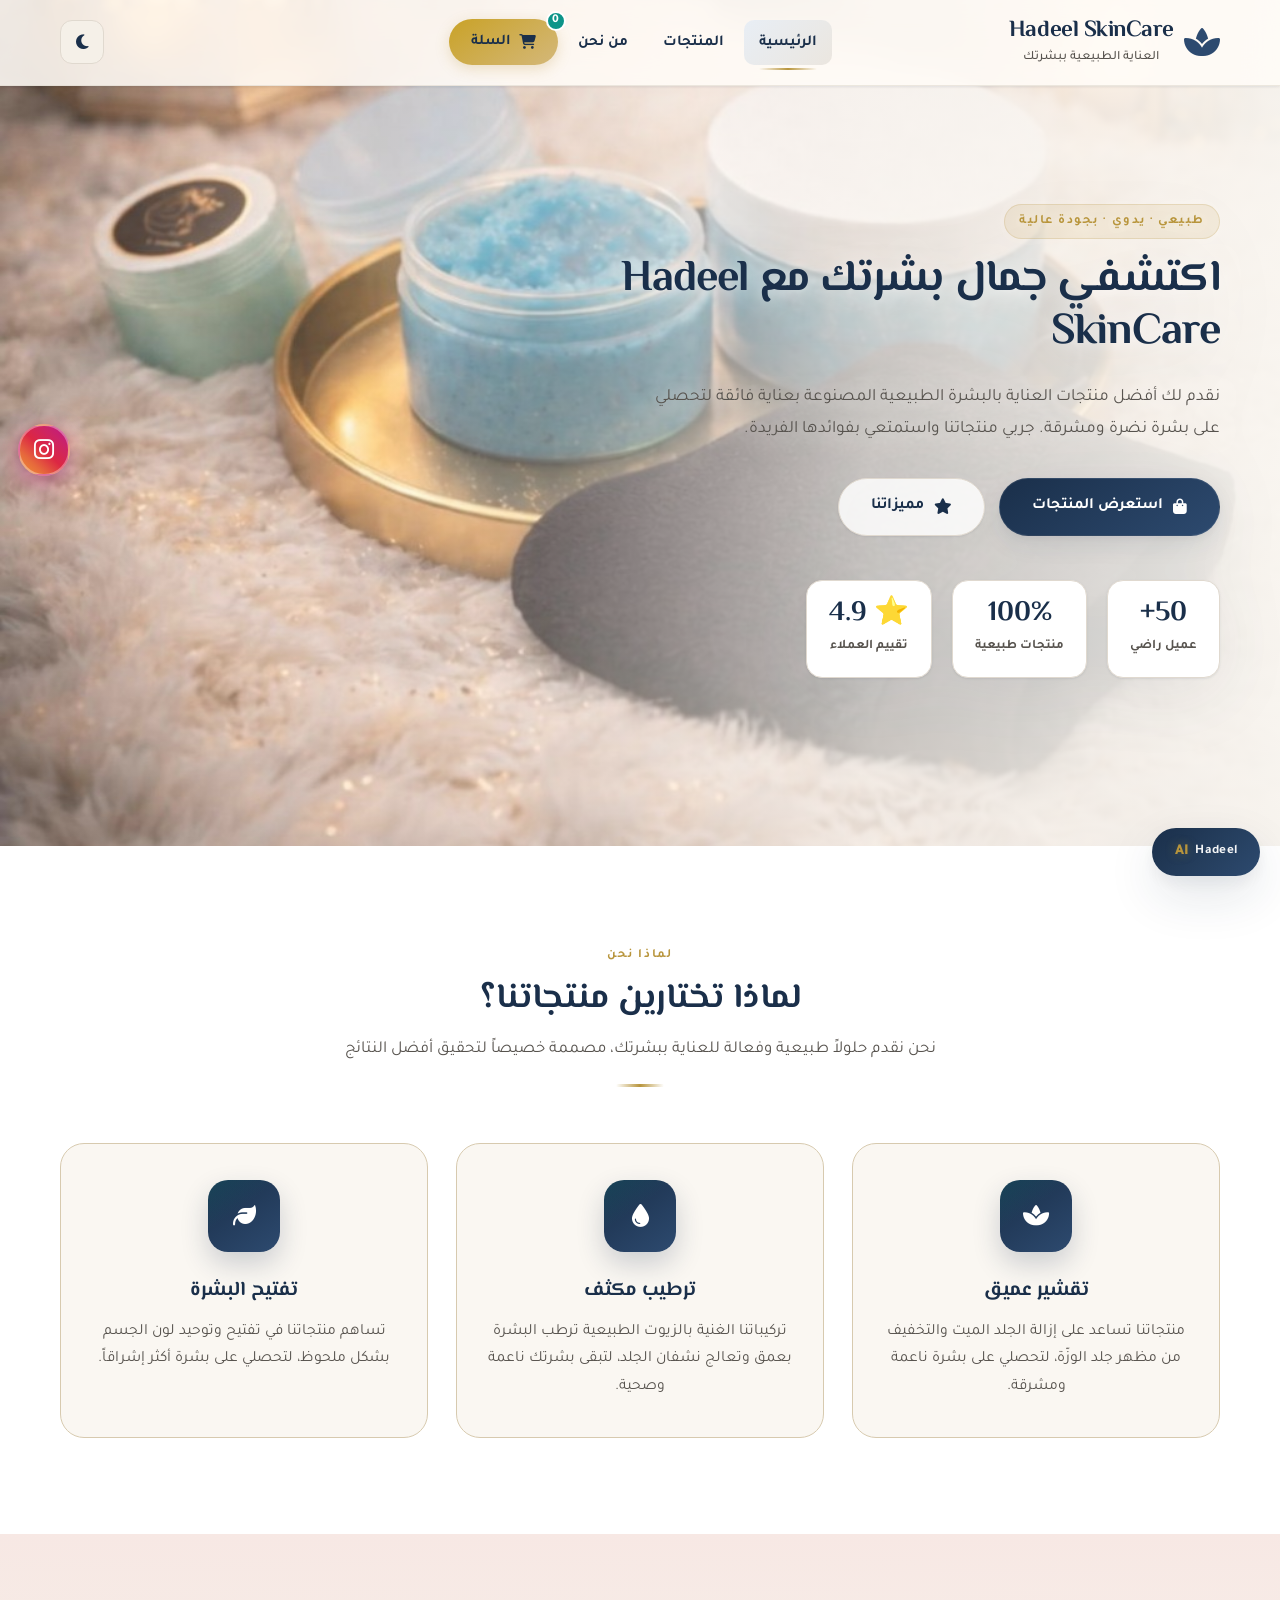
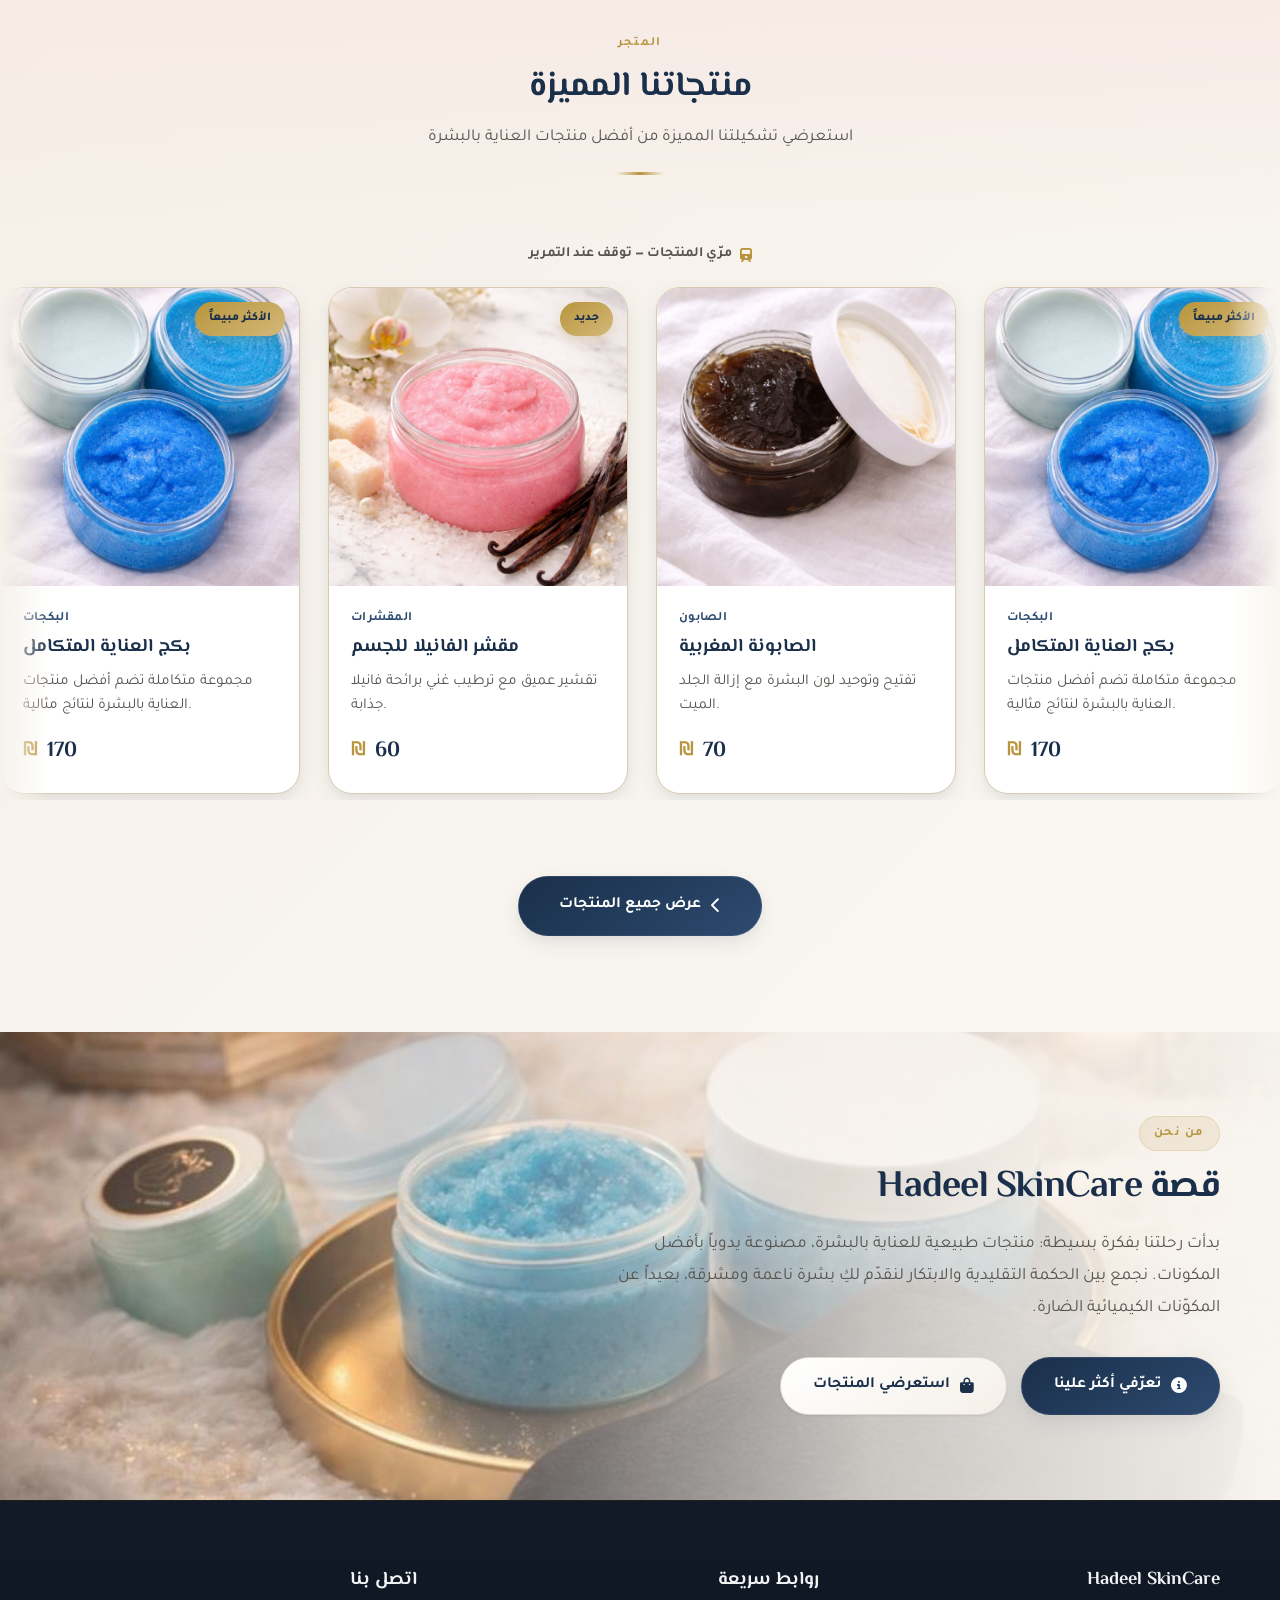
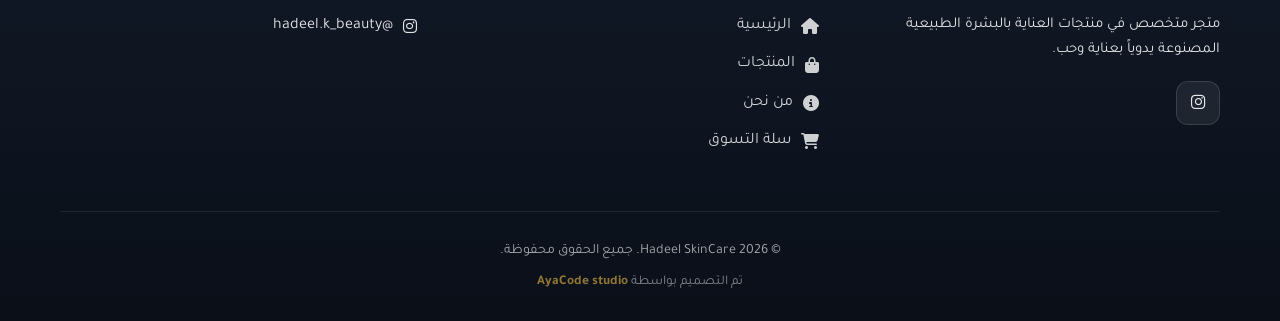
==== commit 1b4a0060: "Add files via upload" ====
--- a/index.html
+++ b/index.html
@@ -331,7 +331,7 @@
             </div>
             <div class="footer-bottom">
                 <p class="footer-copyright">© <span id="currentYear">2024</span> Hadeel SkinCare. جميع الحقوق محفوظة.</p>
-                <p class="footer-credit-line">تم التصميم بواسطة <a href="https://instagram.com/ayacode.1" target="_blank" rel="noopener noreferrer">AyaCode studio</a></p>
+                <p class="footer-credit-line">تم التصميم بواسطة <a href="https://instagram.com/aya.code1" target="_blank" rel="noopener noreferrer">AyaCode studio</a></p>
             </div>
         </div>
     </footer>
@@ -450,4 +450,4 @@
         });
     </script>
 </body>
-</html>+</html>
--- a/styles.css
+++ b/styles.css
@@ -164,6 +164,7 @@
             right: 0;
             z-index: 1000;
             padding: 1.05rem 0;
+            padding-top: max(1.05rem, env(safe-area-inset-top, 0px));
             transition: padding 0.35s ease, box-shadow 0.35s ease, background 0.35s ease;
         }
 
@@ -1280,9 +1281,10 @@
         }
 
         @media (max-width: 768px) {
+            /* أعلى يمين تحت الهيدر — يمنع التداخل مع زر العودة للأعلى و Hadeel AI أسفل الشاشة */
             .instagram-side-float {
-                top: auto;
-                bottom: calc(92px + env(safe-area-inset-bottom, 0px));
+                top: calc(4.5rem + env(safe-area-inset-top, 0px));
+                bottom: auto;
                 transform: none;
                 inset-inline-end: max(12px, env(safe-area-inset-right, 0px));
                 width: 48px;
@@ -1297,35 +1299,50 @@
 
         /* تحسينات للجوال */
         @media (max-width: 768px) {
+            html {
+                scroll-padding-top: calc(4.85rem + env(safe-area-inset-top, 0px));
+            }
+
             .navbar {
-                grid-template-columns: 1fr auto;
+                grid-template-columns: minmax(0, 1fr) auto;
             }
 
             .logo {
                 grid-column: 1;
                 grid-row: 1;
+                min-width: 0;
+                max-width: calc(100vw - 120px);
             }
 
             .navbar-end {
                 grid-column: 2;
                 grid-row: 1;
+                flex-shrink: 0;
             }
 
             .mobile-menu-btn {
                 display: flex;
                 align-items: center;
                 justify-content: center;
+                min-width: 44px;
+                min-height: 44px;
+                box-sizing: border-box;
             }
 
             .nav-links {
                 grid-column: 1 / -1;
                 position: fixed;
-                top: 80px;
+                top: calc(4.35rem + env(safe-area-inset-top, 0px));
                 inset-inline: 0;
                 width: 100%;
+                max-height: calc(100dvh - 5rem - env(safe-area-inset-top, 0px) - env(safe-area-inset-bottom, 0px));
+                max-height: calc(100svh - 5rem - env(safe-area-inset-top, 0px) - env(safe-area-inset-bottom, 0px));
+                overflow-y: auto;
+                -webkit-overflow-scrolling: touch;
+                overscroll-behavior: contain;
                 background: rgba(255, 252, 248, 0.98);
                 flex-direction: column;
-                padding: 20px;
+                padding: 16px 16px 22px;
                 box-shadow: var(--shadow-lg);
                 transform: translateY(-100%);
                 opacity: 0;
@@ -1334,6 +1351,33 @@
                 z-index: 999;
                 border-top: 1px solid var(--gray-border);
                 justify-content: flex-start;
+                align-items: stretch;
+                gap: 4px;
+                box-sizing: border-box;
+            }
+
+            .nav-links .nav-link {
+                display: flex;
+                align-items: center;
+                justify-content: center;
+                width: 100%;
+                min-height: 48px;
+                padding: 12px 16px;
+                text-align: center;
+                white-space: normal;
+                box-sizing: border-box;
+            }
+
+            .nav-links .nav-link.active::after {
+                display: none;
+            }
+
+            .nav-links .cart-btn {
+                width: 100%;
+                min-height: 52px;
+                justify-content: center;
+                margin-top: 8px;
+                box-sizing: border-box;
             }
 
             [data-theme="dark"] .nav-links {
@@ -1353,8 +1397,56 @@
 
             .hero-content {
                 text-align: center;
-                max-width: none;
+                max-width: 100%;
                 margin: 0 auto;
+            }
+
+            .hero-text h1 {
+                font-size: clamp(1.65rem, 5vw, 2rem);
+                text-wrap: balance;
+            }
+
+            .hero-text p {
+                font-size: 1.03rem;
+                line-height: 1.82;
+                max-width: 36rem;
+                margin-left: auto;
+                margin-right: auto;
+            }
+
+            .features {
+                padding: 72px 0;
+            }
+
+            .products-preview {
+                padding: 72px 0;
+            }
+
+            .section-title {
+                margin-bottom: 40px;
+            }
+
+            .section-title h2 {
+                font-size: clamp(1.48rem, 4.8vw, 2.05rem);
+            }
+
+            .section-title p {
+                font-size: 0.98rem;
+                line-height: 1.72;
+            }
+
+            .features-grid {
+                grid-template-columns: 1fr;
+                gap: 18px;
+            }
+
+            .feature-card {
+                padding: 28px 22px;
+            }
+
+            .products-train-fullbleed {
+                padding-inline: max(0px, env(safe-area-inset-left, 0px))
+                    max(0px, env(safe-area-inset-right, 0px));
             }
 
             .hero-media-scrim {
@@ -1376,10 +1468,6 @@
                     rgba(15, 20, 28, 0.12) 100%
                 );
             }
-            
-            .hero-text h1 {
-                font-size: clamp(1.65rem, 5vw, 2rem);
-            }
 
             .hero.home-about-hero {
                 min-height: min(68svh, 460px);
@@ -1388,11 +1476,6 @@
 
             .hero.home-about-hero .hero-text h2 {
                 font-size: clamp(1.5rem, 5vw, 1.95rem);
-            }
-
-            .hero-text p {
-                margin-left: auto;
-                margin-right: auto;
             }
 
             .hero-cta {
@@ -1432,25 +1515,33 @@
                 width: 46px;
                 height: 46px;
             }
+
+            .btn {
+                padding: 14px 26px;
+                min-height: 48px;
+                box-sizing: border-box;
+            }
         }
 
         /* إشعارات */
         .notification {
             position: fixed;
-            top: 100px;
-            left: 20px;
+            top: max(100px, calc(env(safe-area-inset-top, 0px) + 72px));
+            inset-inline-start: max(12px, env(safe-area-inset-left, 0px));
+            inset-inline-end: auto;
             background: var(--success);
             color: white;
-            padding: 12px 20px;
+            padding: 12px 16px;
             border-radius: var(--radius);
             box-shadow: var(--shadow-lg);
             z-index: 1100;
             display: flex;
             align-items: center;
             gap: 10px;
-            transform: translateX(-120%);
+            transform: translateX(calc(100% + 28px));
             transition: transform 0.5s ease;
-            max-width: 300px;
+            max-width: min(300px, calc(100vw - 24px));
+            box-sizing: border-box;
         }
 
         .notification.show {
@@ -2529,13 +2620,18 @@
     overflow: hidden;
 }
 
-.notification.notification--bottom {
-    top: auto;
-    bottom: 24px;
-    left: 24px;
-}
-
-.notification.success {
+.notification.notification--bottom {
+    top: auto;
+    bottom: 24px;
+    left: 24px;
+    transform: translateY(calc(120% + 24px));
+}
+
+.notification.notification--bottom.show {
+    transform: translateY(0);
+}
+
+.notification.success {
     background: var(--success);
     color: white;
 }
@@ -2556,6 +2652,7 @@
 .cart-page-main {
     flex: 1;
     padding-top: 5.5rem;
+    padding-bottom: max(1.25rem, env(safe-area-inset-bottom, 0px));
 }
 
 .page-cart .navbar {
@@ -2683,6 +2780,7 @@
 
 .cart-container {
     padding: 24px 0 72px;
+    padding-bottom: max(72px, calc(4.5rem + env(safe-area-inset-bottom, 0px)));
     min-height: 60vh;
 }
 
@@ -3022,7 +3120,9 @@
     background: linear-gradient(145deg, var(--accent), var(--accent-light));
     color: var(--navy);
     border: none;
-    padding: 16px;
+    padding: 16px 14px;
+    min-height: 52px;
+    box-sizing: border-box;
     border-radius: var(--radius);
     font-weight: 800;
     font-size: 1.02rem;
@@ -3390,10 +3490,16 @@
 @media (max-width: 992px) {
     .cart-content {
         grid-template-columns: 1fr;
+        gap: 22px;
     }
 
     .cart-summary {
         position: static;
+        order: 99;
+    }
+
+    .cart-main-stack {
+        order: 1;
     }
 
     .cart-summary::before {
@@ -3404,6 +3510,13 @@
         flex-direction: column;
         align-items: center;
         text-align: center;
+        padding: 24px 20px;
+    }
+
+    .cart-head-icon {
+        width: 56px;
+        height: 56px;
+        font-size: 1.35rem;
     }
 
     .cart-head-text {
@@ -3412,10 +3525,16 @@
 
     .cart-head-desc {
         max-width: none;
+        font-size: 0.98rem;
     }
 
     .form-grid {
         grid-template-columns: 1fr;
+    }
+
+    .customer-info-section,
+    .payment-section {
+        padding: 22px 20px;
     }
 }
 
@@ -3426,7 +3545,15 @@
     }
 
     .page-hero {
-        padding: 118px 0 36px;
+        padding: calc(6.9rem + env(safe-area-inset-top, 0px)) 0 2.25rem;
+    }
+
+    .cart-table-scroll {
+        overflow-x: visible;
+    }
+
+    .cart-table {
+        min-width: 0;
     }
 
     .cart-table thead {
@@ -3438,7 +3565,7 @@
         margin-bottom: 16px;
         border: 1px solid var(--gray-border);
         border-radius: var(--radius);
-        padding: 12px;
+        padding: 14px 12px;
         background: var(--white);
     }
 
@@ -3468,6 +3595,11 @@
         flex-direction: column;
     }
 
+    .region-option {
+        width: 100%;
+        min-width: 0;
+    }
+
     .container {
         padding-left: max(16px, env(safe-area-inset-left, 0px));
         padding-right: max(16px, env(safe-area-inset-right, 0px));
@@ -3475,6 +3607,23 @@
 
     .cart-page-main {
         padding-top: calc(5.5rem + env(safe-area-inset-top, 0px));
+    }
+
+    .cart-container {
+        padding-top: 16px;
+        padding-bottom: max(88px, calc(5.5rem + env(safe-area-inset-bottom, 0px)));
+    }
+
+    .cart-summary {
+        padding: 24px 18px;
+    }
+
+    .cart-summary::before {
+        margin: -24px -18px 18px;
+    }
+
+    .checkout-btn {
+        font-size: 0.98rem;
     }
 
     .order-confirm-main {
@@ -3503,12 +3652,17 @@
     }
 
     .notification {
-        left: 12px;
-        right: 12px;
+        inset-inline-start: 12px;
+        inset-inline-end: 12px;
+        width: auto;
         max-width: none;
-        width: auto;
         top: max(92px, calc(env(safe-area-inset-top, 0px) + 76px));
         box-sizing: border-box;
+        transform: translateY(calc(-120% - 24px));
+    }
+
+    .notification.show {
+        transform: translateY(0);
     }
 
     .chatbot-panel--popup .chatbot-messages {
@@ -3518,6 +3672,89 @@
 
     .payment-option {
         min-height: 48px;
+    }
+}
+
+@media (max-width: 480px) {
+    html {
+        scroll-padding-top: calc(4.65rem + env(safe-area-inset-top, 0px));
+    }
+
+    .logo-text h1 {
+        font-size: 1.12rem;
+        line-height: 1.15;
+    }
+
+    .logo-text p {
+        font-size: 0.7rem;
+    }
+
+    .logo i {
+        font-size: 26px;
+    }
+
+    .hero-cta {
+        flex-direction: column;
+        align-items: stretch;
+        gap: 10px;
+    }
+
+    .hero-cta .btn,
+    .hero-cta .btn-secondary {
+        width: 100%;
+        max-width: none;
+        padding-inline: 20px;
+    }
+
+    .hero-stats {
+        margin-top: 28px;
+        gap: 10px;
+        justify-content: stretch;
+    }
+
+    .stat {
+        flex: 1 1 calc(50% - 6px);
+        min-width: 0;
+        padding: 14px 12px;
+    }
+
+    .stat:nth-child(3) {
+        flex-basis: 100%;
+        max-width: 100%;
+    }
+
+    .stat-number {
+        font-size: 1.5rem;
+    }
+
+    .hero-text p {
+        font-size: 1rem;
+        margin-bottom: 26px;
+    }
+
+    .features,
+    .products-preview {
+        padding: 56px 0;
+    }
+
+    .section-title {
+        margin-bottom: 32px;
+    }
+
+    .section-title h2 {
+        font-size: 1.38rem;
+    }
+
+    .feature-card {
+        padding: 24px 18px;
+    }
+
+    .page-hero h1 {
+        font-size: clamp(1.45rem, 6vw, 1.85rem);
+    }
+
+    .newsletter-content {
+        padding: 28px 18px;
     }
 }
 
@@ -3539,13 +3776,13 @@
     background: var(--cream);
 }
 
-.order-confirm-card {
-    max-width: 560px;
-    margin: 0 auto;
-    background: var(--white);
-    border: 1px solid var(--gray-border);
-    border-radius: var(--radius-xl);
-    padding: 36px 28px;
+.order-confirm-card {
+    max-width: 560px;
+    margin: 0 auto;
+    background: var(--white);
+    border: 1px solid var(--gray-border);
+    border-radius: var(--radius-xl);
+    padding: 36px 28px;
     box-shadow: var(--shadow-md);
     text-align: center;
 }
@@ -3974,9 +4211,237 @@
         font-size: 0.78rem;
     }
 
-    .chatbot-panel--popup {
-        bottom: calc(80px + env(safe-area-inset-bottom, 0px));
-        inset-inline-start: 10px;
-        inset-inline-end: 10px;
-    }
-}
+    .chatbot-panel--popup {
+        bottom: calc(80px + env(safe-area-inset-bottom, 0px));
+        inset-inline-start: 10px;
+        inset-inline-end: 10px;
+    }
+}
+
+/* ========== General polish pass ========== */
+.hero-text h1,
+.hero-text p,
+.hero-eyebrow {
+    text-shadow: 0 2px 18px rgba(255, 255, 255, 0.78);
+}
+
+.hero.hero-section .hero-content {
+    filter: drop-shadow(0 14px 34px rgba(26, 47, 74, 0.08));
+}
+
+.hero.hero-section .btn {
+    min-height: 54px;
+}
+
+.hero.hero-section .btn-secondary {
+    background: rgba(255, 255, 255, 0.82);
+    backdrop-filter: blur(12px);
+    -webkit-backdrop-filter: blur(12px);
+}
+
+.stat,
+.feature-card,
+.product-card,
+.filters-section .filter-group input,
+.filters-section .filter-group select,
+.customer-info-section,
+.payment-section,
+.cart-summary {
+    backdrop-filter: saturate(1.08);
+    -webkit-backdrop-filter: saturate(1.08);
+}
+
+.feature-card,
+.product-card,
+.customer-info-section,
+.payment-section,
+.cart-summary {
+    border-color: color-mix(in srgb, var(--gray-border) 78%, var(--accent) 22%);
+}
+
+.feature-icon {
+    background:
+        linear-gradient(145deg, rgba(13, 148, 136, 0.2), transparent 42%),
+        linear-gradient(145deg, var(--navy), var(--navy-2));
+}
+
+.product-card {
+    will-change: transform;
+}
+
+.product-card:focus-within,
+.feature-card:focus-within,
+.region-option:focus-visible,
+.payment-option:focus-visible,
+.btn:focus-visible,
+.cart-btn:focus-visible,
+.nav-link:focus-visible,
+.theme-toggle:focus-visible,
+.mobile-menu-btn:focus-visible,
+.add-to-cart:focus-visible,
+.qty-btn:focus-visible,
+.checkout-btn:focus-visible {
+    outline: 3px solid color-mix(in srgb, var(--accent) 72%, white 28%);
+    outline-offset: 3px;
+}
+
+.page-products .filters-section {
+    position: relative;
+    z-index: 10;
+    box-shadow: 0 12px 34px rgba(26, 47, 74, 0.06);
+}
+
+.filter-group input,
+.filter-group select,
+.page-cart .input-field {
+    min-height: 48px;
+}
+
+.page-products .product-card.product-card--visual {
+    box-shadow: 0 18px 42px rgba(26, 47, 74, 0.16);
+}
+
+.page-products .product-card.product-card--visual::before {
+    background:
+        linear-gradient(180deg, rgba(10, 18, 32, 0.08) 0%, rgba(10, 18, 32, 0.38) 42%, rgba(10, 18, 32, 0.92) 100%),
+        radial-gradient(circle at 20% 18%, rgba(13, 148, 136, 0.18), transparent 34%);
+}
+
+.page-products .product-card.product-card--visual .product-content--on-image {
+    padding-top: 34px;
+}
+
+.page-products .product-card.product-card--visual .add-to-cart {
+    background:
+        linear-gradient(145deg, rgba(13, 148, 136, 0.28), transparent 38%),
+        linear-gradient(145deg, var(--navy), var(--navy-2));
+}
+
+.region-option {
+    position: relative;
+    isolation: isolate;
+}
+
+.region-option.selected::after {
+    content: '';
+    position: absolute;
+    inset: 8px;
+    z-index: -1;
+    border-radius: calc(var(--radius-sm) - 2px);
+    background: rgba(255, 255, 255, 0.36);
+}
+
+@media (min-width: 769px) {
+    .hero.hero-section {
+        min-height: min(860px, 94vh);
+        min-height: min(860px, 94dvh);
+    }
+
+    .page-products .filters-section {
+        position: sticky;
+        top: 72px;
+    }
+}
+
+@media (max-width: 768px) {
+    .hero.hero-section {
+        min-height: 92vh;
+        min-height: 92dvh;
+        align-items: flex-end;
+        padding-bottom: max(2rem, env(safe-area-inset-bottom, 0px));
+    }
+
+    .hero-media-scrim {
+        background:
+            linear-gradient(180deg, rgba(250, 247, 242, 0.42) 0%, rgba(250, 247, 242, 0.74) 38%, rgba(250, 247, 242, 0.96) 100%),
+            linear-gradient(to left, rgba(250, 247, 242, 0.82), rgba(250, 247, 242, 0.25));
+    }
+
+    .hero-content {
+        max-width: 100%;
+    }
+
+    .hero-eyebrow {
+        background: rgba(255, 255, 255, 0.68);
+        backdrop-filter: blur(10px);
+        -webkit-backdrop-filter: blur(10px);
+    }
+
+    .hero-text h1 {
+        color: #122238;
+        text-wrap: balance;
+    }
+
+    .hero-text p {
+        color: #342f2b;
+        text-shadow: 0 1px 12px rgba(255, 255, 255, 0.9);
+    }
+
+    .hero.hero-section .btn,
+    .hero.hero-section .btn-secondary {
+        box-shadow: 0 14px 30px rgba(26, 47, 74, 0.16);
+    }
+
+    .products-grid {
+        grid-template-columns: repeat(auto-fill, minmax(min(100%, 240px), 1fr));
+        gap: 18px;
+    }
+
+    .page-products .product-card.product-card--visual {
+        min-height: 360px;
+    }
+
+    .filter-buttons .btn {
+        flex: 1 1 180px;
+    }
+}
+
+@media (max-width: 480px) {
+    .hero.hero-section {
+        padding-top: calc(5.25rem + env(safe-area-inset-top, 0px));
+    }
+
+    .hero-text h1 {
+        font-size: clamp(1.72rem, 9vw, 2.2rem);
+    }
+
+    .hero-stats {
+        display: grid;
+        grid-template-columns: 1fr 1fr;
+    }
+
+    .stat:nth-child(3) {
+        grid-column: 1 / -1;
+    }
+
+    .filters-grid {
+        gap: 14px;
+    }
+
+    .filter-buttons {
+        flex-direction: column;
+    }
+
+    .filter-buttons .btn {
+        width: 100%;
+    }
+
+    .cart-table tr {
+        box-shadow: var(--shadow-sm);
+    }
+
+    .cart-items .product-cell {
+        flex-direction: column;
+    }
+}
+
+@media (prefers-reduced-motion: reduce) {
+    *,
+    *::before,
+    *::after {
+        animation-duration: 0.01ms !important;
+        animation-iteration-count: 1 !important;
+        scroll-behavior: auto !important;
+        transition-duration: 0.01ms !important;
+    }
+}
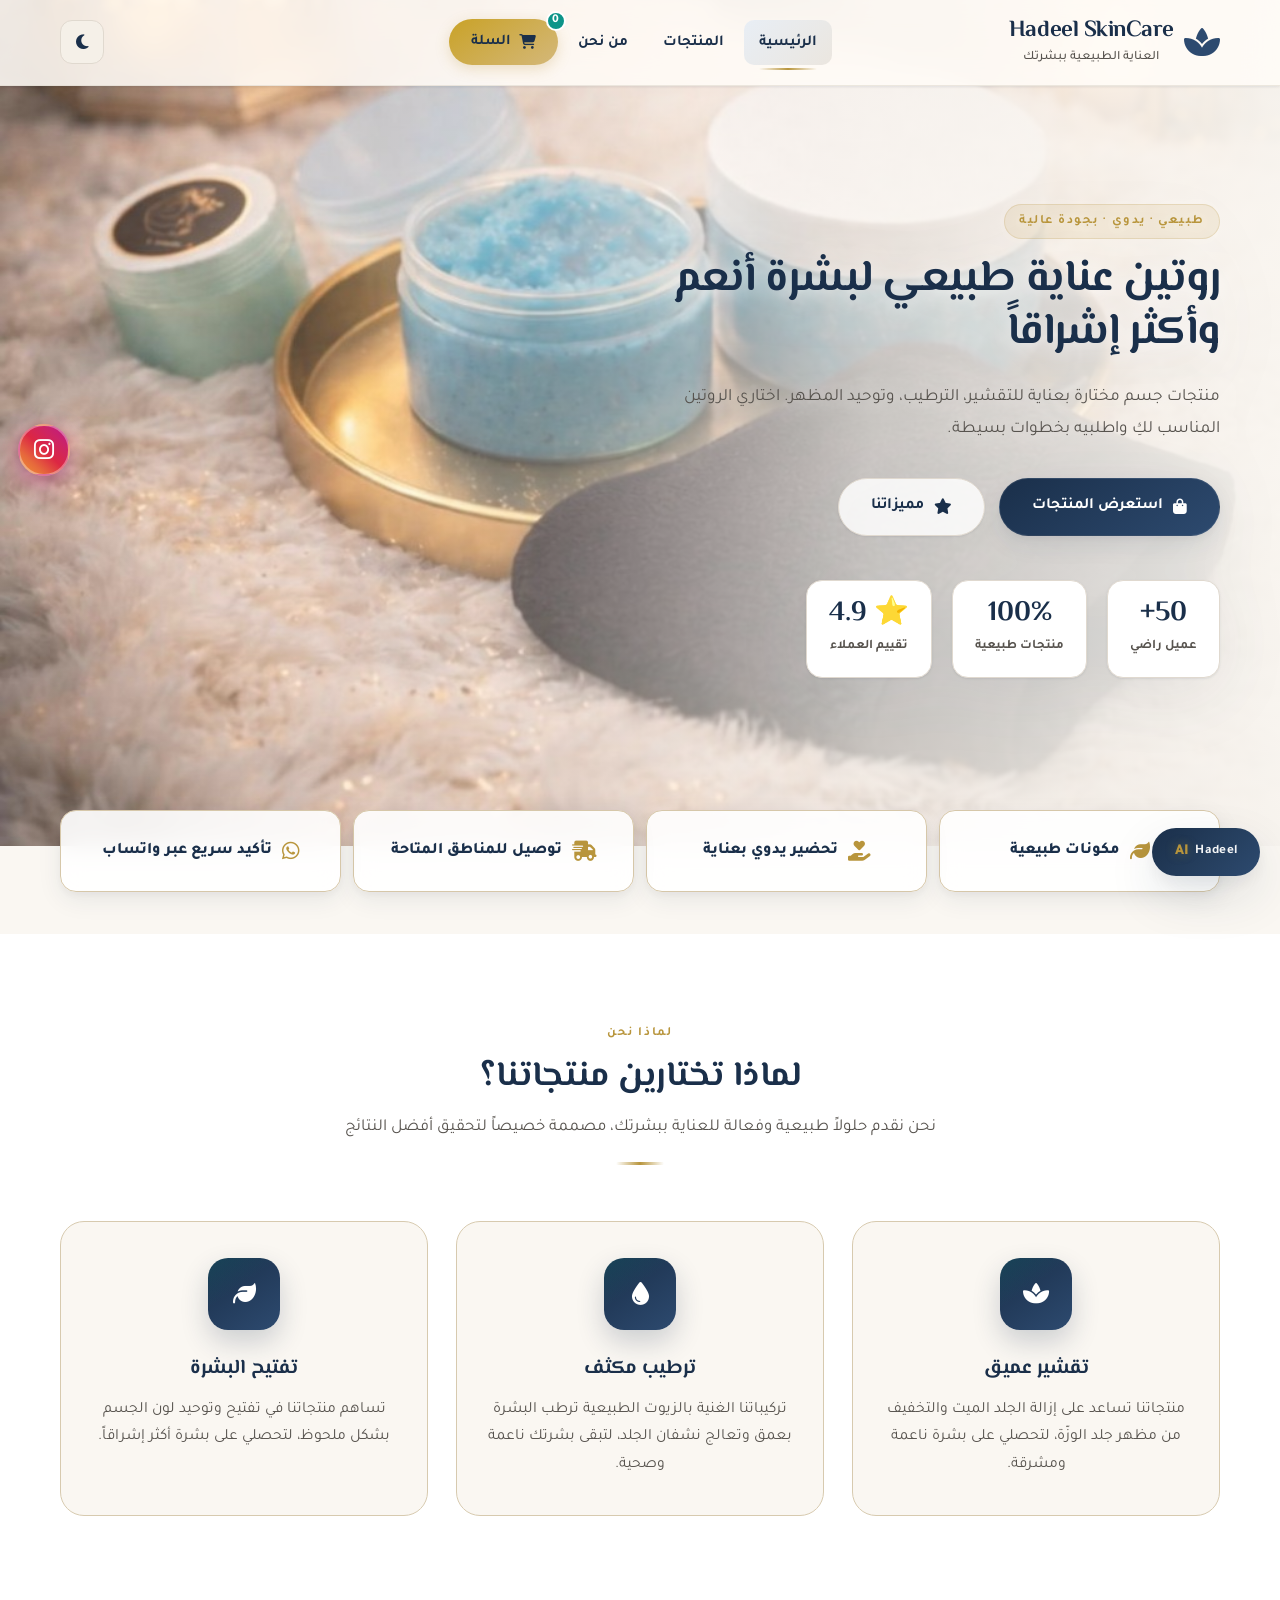
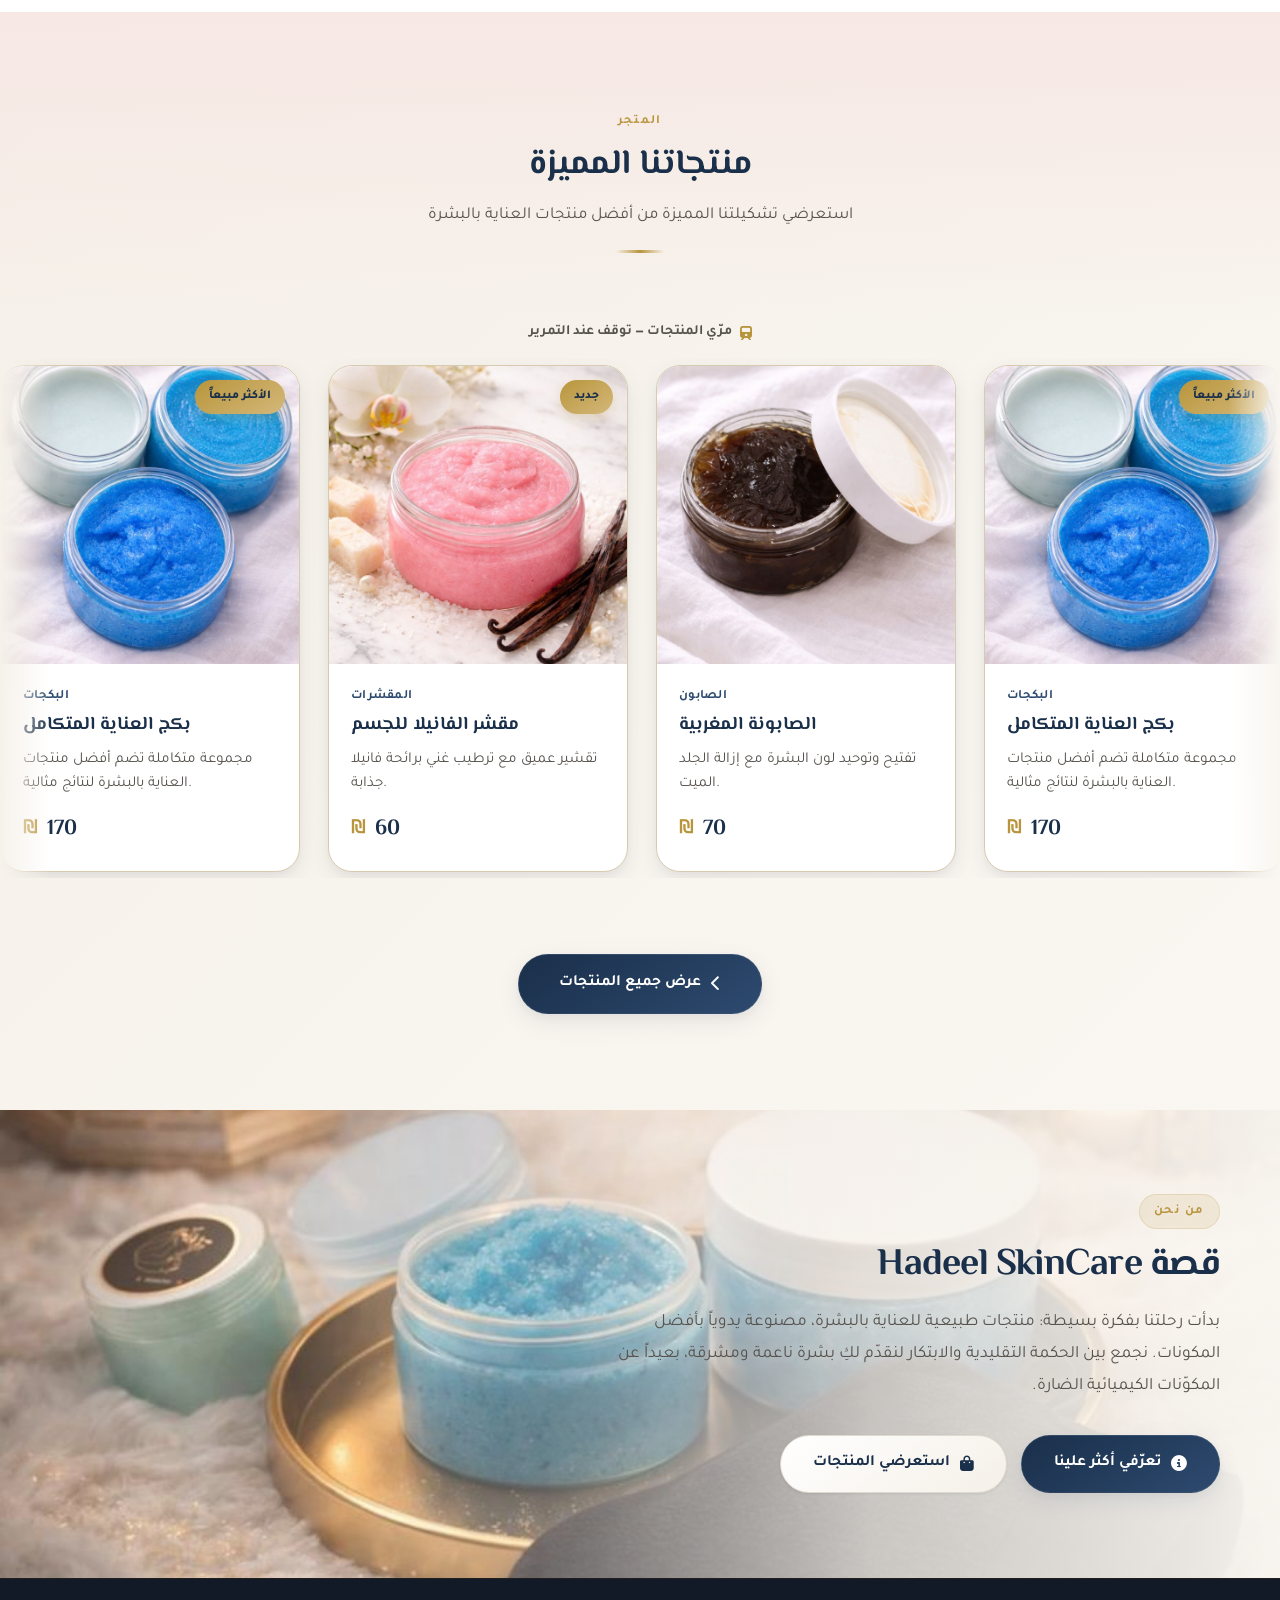
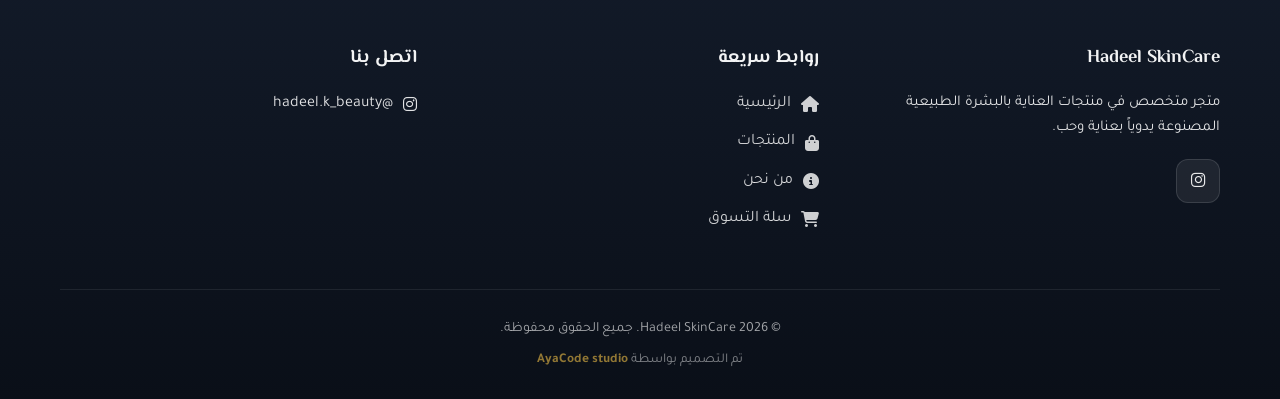
==== commit a9056efd: "Add files via upload" ====
--- a/index.html
+++ b/index.html
@@ -61,9 +61,9 @@
         <div class="container hero-inner">
             <div class="hero-content">
                 <div class="hero-text">
-                    <span class="hero-eyebrow">طبيعي · يدوي · بجودة عالية</span>
-                    <h1>اكتشفي جمال بشرتك مع Hadeel SkinCare</h1>
-                    <p>نقدم لك أفضل منتجات العناية بالبشرة الطبيعية المصنوعة بعناية فائقة لتحصلي على بشرة نضرة ومشرقة. جربي منتجاتنا واستمتعي بفوائدها الفريدة.</p>
+                    <span class="hero-eyebrow">طبيعي · يدوي · بجودة عالية</span>
+                    <h1>روتين عناية طبيعي لبشرة أنعم وأكثر إشراقاً</h1>
+                    <p>منتجات جسم مختارة بعناية للتقشير، الترطيب، وتوحيد المظهر. اختاري الروتين المناسب لكِ واطلبيه بخطوات بسيطة.</p>
                     <div class="hero-cta">
                         <a href="products.html" class="btn">
                             <i class="fas fa-shopping-bag"></i>
@@ -90,11 +90,32 @@
                     </div>
                 </div>
             </div>
-        </div>
-    </section>
-
-    <!-- قسم الميزات -->
-    <section class="features" id="features">
+        </div>
+    </section>
+
+    <section class="trust-strip" aria-label="مميزات التسوق">
+        <div class="container trust-strip__grid">
+            <div class="trust-strip__item">
+                <i class="fas fa-leaf" aria-hidden="true"></i>
+                <span>مكونات طبيعية</span>
+            </div>
+            <div class="trust-strip__item">
+                <i class="fas fa-hand-holding-heart" aria-hidden="true"></i>
+                <span>تحضير يدوي بعناية</span>
+            </div>
+            <div class="trust-strip__item">
+                <i class="fas fa-truck-fast" aria-hidden="true"></i>
+                <span>توصيل للمناطق المتاحة</span>
+            </div>
+            <div class="trust-strip__item">
+                <i class="fab fa-whatsapp" aria-hidden="true"></i>
+                <span>تأكيد سريع عبر واتساب</span>
+            </div>
+        </div>
+    </section>
+
+    <!-- قسم الميزات -->
+    <section class="features" id="features">
         <div class="container">
             <div class="section-title">
                 <span class="eyebrow">لماذا نحن</span>
--- a/styles.css
+++ b/styles.css
@@ -531,11 +531,11 @@
             box-shadow: 0 8px 24px rgba(184, 149, 60, 0.15);
         }
 
-        .hero-stats {
-            display: flex;
-            gap: 20px;
-            margin-top: 44px;
-            flex-wrap: wrap;
+        .hero-stats {
+            display: flex;
+            gap: 20px;
+            margin-top: 44px;
+            flex-wrap: wrap;
         }
 
         .stat {
@@ -629,11 +629,48 @@
             font-weight: 700;
         }
 
-        .features {
-            padding: 96px 0;
-            background: var(--white);
-            position: relative;
-        }
+        .features {
+            padding: 86px 0 96px;
+            background: var(--white);
+            position: relative;
+        }
+
+        .trust-strip {
+            position: relative;
+            z-index: 4;
+            margin-top: -36px;
+            padding: 0 0 42px;
+        }
+
+        .trust-strip__grid {
+            display: grid;
+            grid-template-columns: repeat(4, minmax(0, 1fr));
+            gap: 12px;
+        }
+
+        .trust-strip__item {
+            min-height: 82px;
+            display: flex;
+            align-items: center;
+            justify-content: center;
+            gap: 10px;
+            padding: 16px 14px;
+            background: rgba(255, 255, 255, 0.9);
+            border: 1px solid color-mix(in srgb, var(--gray-border) 74%, var(--accent) 26%);
+            border-radius: var(--radius);
+            box-shadow: var(--shadow-md);
+            color: var(--navy);
+            font-weight: 800;
+            text-align: center;
+            backdrop-filter: blur(12px);
+            -webkit-backdrop-filter: blur(12px);
+        }
+
+        .trust-strip__item i {
+            color: var(--accent);
+            font-size: 1.25rem;
+            flex-shrink: 0;
+        }
 
         .section-title {
             text-align: center;
@@ -2266,11 +2303,11 @@
     margin-bottom: 8px;
 }
 
-.product-actions {
-    display: flex;
-    flex-direction: column;
-    gap: 12px;
-    margin-top: 8px;
+.product-actions {
+    display: flex;
+    flex-direction: column;
+    gap: 12px;
+    margin-top: 8px;
 }
 
 .page-products .quantity-controls {
@@ -2310,11 +2347,12 @@
     text-align: center;
 }
 
-.page-products .add-to-cart {
-    width: 100%;
-    padding: 12px 16px;
-    background: linear-gradient(145deg, var(--navy), var(--navy-2));
-    color: white;
+.page-products .add-to-cart,
+.page-products .buy-now {
+    width: 100%;
+    padding: 12px 16px;
+    background: linear-gradient(145deg, var(--navy), var(--navy-2));
+    color: white;
     border: none;
     border-radius: var(--radius-sm);
     font-weight: 700;
@@ -2324,14 +2362,20 @@
     justify-content: center;
     gap: 8px;
     transition: var(--transition);
-    font-family: inherit;
-    box-shadow: var(--shadow-sm);
-}
-
-.page-products .add-to-cart:hover {
-    transform: translateY(-2px);
-    box-shadow: var(--shadow-md);
-}
+    font-family: inherit;
+    box-shadow: var(--shadow-sm);
+}
+
+.page-products .buy-now {
+    background: linear-gradient(145deg, var(--accent), var(--accent-light));
+    color: var(--navy);
+}
+
+.page-products .add-to-cart:hover,
+.page-products .buy-now:hover {
+    transform: translateY(-2px);
+    box-shadow: var(--shadow-md);
+}
 
 .products-empty {
     text-align: center;
@@ -2469,9 +2513,36 @@
     color: #fff;
 }
 
-.page-products .product-card.product-card--visual .add-to-cart {
-    box-shadow: 0 8px 24px rgba(0, 0, 0, 0.35);
-}
+.page-products .product-card.product-card--visual .add-to-cart {
+    box-shadow: 0 8px 24px rgba(0, 0, 0, 0.35);
+}
+
+.page-products .product-card.product-card--visual .buy-now {
+    box-shadow: 0 8px 24px rgba(184, 149, 60, 0.35);
+}
+
+.floating-cart-link {
+    position: fixed;
+    inset-inline-end: 18px;
+    bottom: calc(22px + env(safe-area-inset-bottom, 0px));
+    z-index: 1100;
+    min-height: 50px;
+    display: inline-flex;
+    align-items: center;
+    justify-content: center;
+    gap: 10px;
+    padding: 13px 18px;
+    border-radius: 999px;
+    background: linear-gradient(145deg, var(--accent), var(--accent-light));
+    color: var(--navy);
+    font-weight: 800;
+    box-shadow: 0 14px 34px rgba(26, 47, 74, 0.22);
+    border: 1px solid rgba(255, 255, 255, 0.28);
+}
+
+.floating-cart-link[hidden] {
+    display: none;
+}
 
 .product-modal {
     position: fixed;
@@ -2784,23 +2855,78 @@
     min-height: 60vh;
 }
 
-.cart-content {
-    display: grid;
-    grid-template-columns: 1fr min(100%, 380px);
-    gap: 28px;
-    align-items: start;
-}
+.cart-content {
+    display: grid;
+    grid-template-columns: minmax(0, 1fr) min(100%, 360px);
+    gap: 22px;
+    align-items: start;
+}
 
 .cart-content:has(> .empty-cart) {
     grid-template-columns: 1fr;
     justify-items: stretch;
 }
 
-.cart-main-stack {
-    display: flex;
-    flex-direction: column;
-    gap: 24px;
-}
+.cart-main-stack {
+    display: flex;
+    flex-direction: column;
+    gap: 18px;
+}
+
+.checkout-steps {
+    display: grid;
+    grid-template-columns: repeat(3, minmax(0, 1fr));
+    gap: 10px;
+    background: var(--white);
+    border: 1px solid var(--gray-border);
+    border-radius: var(--radius-xl);
+    box-shadow: var(--shadow-sm);
+    padding: 14px;
+}
+
+.checkout-step {
+    display: flex;
+    align-items: center;
+    justify-content: center;
+    gap: 8px;
+    min-height: 48px;
+    padding: 10px;
+    border-radius: var(--radius-sm);
+    background: var(--cream);
+    color: var(--text-light);
+    font-size: 0.86rem;
+    font-weight: 700;
+    text-align: center;
+}
+
+.checkout-step__number {
+    width: 26px;
+    height: 26px;
+    border-radius: 50%;
+    display: inline-flex;
+    align-items: center;
+    justify-content: center;
+    background: var(--gray-border);
+    color: var(--navy);
+    font-family: var(--font-display);
+    flex-shrink: 0;
+}
+
+.checkout-step.is-current {
+    color: var(--navy);
+    background: var(--navy-extra-light);
+}
+
+.checkout-step.is-current .checkout-step__number,
+.checkout-step.is-complete .checkout-step__number {
+    background: var(--accent);
+    color: var(--navy);
+}
+
+.checkout-step.is-complete {
+    color: var(--navy);
+    background: rgba(184, 149, 60, 0.12);
+}
 
 .cart-items {
     background: var(--white);
@@ -2913,14 +3039,136 @@
     font-weight: 700;
 }
 
-.cart-items .product-info p {
-    color: var(--text-light);
-    font-size: 0.88rem;
-}
-
-.cart-form-title {
-    color: var(--navy);
-    margin-bottom: 22px;
+.cart-items .product-info p {
+    color: var(--text-light);
+    font-size: 0.88rem;
+}
+
+.order-guide-card {
+    display: grid;
+    grid-template-columns: minmax(220px, 0.88fr) minmax(0, 1fr);
+    gap: 18px;
+    align-items: stretch;
+    background: var(--white);
+    border: 1px solid color-mix(in srgb, var(--gray-border) 76%, var(--accent) 24%);
+    border-radius: var(--radius-xl);
+    padding: 18px;
+    box-shadow: var(--shadow-sm);
+}
+
+.order-guide-video {
+    position: relative;
+    overflow: hidden;
+    border-radius: var(--radius);
+    background:
+        linear-gradient(145deg, rgba(26, 47, 74, 0.6), rgba(26, 47, 74, 0.9)),
+        var(--navy);
+    min-height: 190px;
+    aspect-ratio: 16 / 10;
+}
+
+.order-guide-video video {
+    width: 100%;
+    height: 100%;
+    object-fit: cover;
+    display: block;
+    position: relative;
+    z-index: 1;
+}
+
+.order-guide-video__fallback {
+    position: absolute;
+    inset: 0;
+    display: none;
+    flex-direction: column;
+    align-items: center;
+    justify-content: center;
+    gap: 10px;
+    padding: 20px;
+    text-align: center;
+    color: white;
+    background:
+        linear-gradient(180deg, rgba(10, 18, 32, 0.25), rgba(10, 18, 32, 0.72)),
+        url("images/hero-main.png") center / cover;
+    z-index: 2;
+}
+
+.order-guide-video--fallback video {
+    display: none;
+}
+
+.order-guide-video--fallback .order-guide-video__fallback {
+    display: flex;
+}
+
+.order-guide-video__fallback i {
+    font-size: 2.6rem;
+    color: var(--accent-light);
+    filter: drop-shadow(0 8px 18px rgba(0, 0, 0, 0.28));
+}
+
+.order-guide-video__fallback span {
+    font-family: var(--font-display);
+    font-size: 1.12rem;
+    font-weight: 800;
+}
+
+.order-guide-body {
+    display: flex;
+    flex-direction: column;
+    justify-content: center;
+    min-width: 0;
+}
+
+.order-guide-eyebrow {
+    color: var(--accent);
+    font-weight: 800;
+    font-size: 0.78rem;
+    margin-bottom: 4px;
+}
+
+.order-guide-body h3 {
+    font-family: var(--font-display);
+    color: var(--navy);
+    font-size: 1.22rem;
+    margin-bottom: 14px;
+}
+
+.order-guide-steps {
+    display: grid;
+    gap: 10px;
+}
+
+.order-guide-step {
+    display: flex;
+    align-items: center;
+    gap: 10px;
+    color: var(--text-light);
+    font-weight: 600;
+    line-height: 1.55;
+}
+
+.order-guide-step span {
+    width: 28px;
+    height: 28px;
+    display: inline-flex;
+    align-items: center;
+    justify-content: center;
+    flex-shrink: 0;
+    border-radius: 50%;
+    background: var(--navy-extra-light);
+    color: var(--navy);
+    font-family: var(--font-display);
+    font-weight: 800;
+}
+
+.order-guide-step p {
+    margin: 0;
+}
+
+.cart-form-title {
+    color: var(--navy);
+    margin-bottom: 22px;
     padding-bottom: 14px;
     border-bottom: 2px solid var(--navy-extra-light);
     font-size: 1.15rem;
@@ -2935,13 +3183,13 @@
     color: var(--accent);
 }
 
-.customer-info-section,
-.payment-section {
-    background: var(--white);
-    border-radius: var(--radius-xl);
-    padding: 28px 26px;
-    box-shadow: var(--shadow-sm);
-    border: 1px solid var(--gray-border);
+.customer-info-section,
+.payment-section {
+    background: var(--white);
+    border-radius: var(--radius-xl);
+    padding: 24px;
+    box-shadow: var(--shadow-sm);
+    border: 1px solid var(--gray-border);
     margin-bottom: 0;
     transition: box-shadow var(--transition), border-color var(--transition);
 }
@@ -2952,16 +3200,16 @@
     border-color: rgba(184, 149, 60, 0.2);
 }
 
-.form-grid {
-    display: grid;
-    grid-template-columns: 1fr 1fr;
-    gap: 18px;
-    margin-bottom: 18px;
-}
-
-.form-group {
-    margin-bottom: 16px;
-}
+.form-grid {
+    display: grid;
+    grid-template-columns: 1fr 1fr;
+    gap: 14px;
+    margin-bottom: 10px;
+}
+
+.form-group {
+    margin-bottom: 12px;
+}
 
 .form-group.full-width {
     grid-column: 1 / -1;
@@ -2986,12 +3234,19 @@
     background: var(--cream);
 }
 
-.page-cart .input-field:focus {
-    outline: none;
-    border-color: var(--navy-2);
-    background: var(--white);
-    box-shadow: 0 0 0 3px rgba(45, 74, 111, 0.1);
-}
+.page-cart .input-field:focus {
+    outline: none;
+    border-color: var(--navy-2);
+    background: var(--white);
+    box-shadow: 0 0 0 3px rgba(45, 74, 111, 0.1);
+}
+
+.field-hint {
+    margin-top: 7px;
+    color: var(--text-light);
+    font-size: 0.84rem;
+    line-height: 1.5;
+}
 
 .page-cart .input-field.required {
     border-color: rgba(184, 149, 60, 0.55);
@@ -3009,17 +3264,19 @@
     flex-wrap: wrap;
 }
 
-.region-option {
-    flex: 1;
-    min-width: 110px;
-    text-align: center;
+.region-option {
+    flex: 1;
+    min-width: 110px;
+    text-align: center;
     padding: 14px 12px;
     border: 2px solid var(--gray-border);
     border-radius: var(--radius-sm);
-    cursor: pointer;
-    transition: var(--transition);
-    background: var(--cream);
-}
+    cursor: pointer;
+    transition: var(--transition);
+    background: var(--cream);
+    color: inherit;
+    font: inherit;
+}
 
 .region-option:hover {
     border-color: var(--navy-2);
@@ -3071,16 +3328,46 @@
     font-size: 0.95rem;
 }
 
-.summary-row.total {
-    font-size: 1.25rem;
-    font-weight: 800;
-    color: var(--navy);
+.summary-row.total {
+    font-size: 1.25rem;
+    font-weight: 800;
+    color: var(--navy);
     border-bottom: none;
     margin-top: 16px;
     padding-top: 18px;
     border-top: 2px solid var(--navy-extra-light);
-    font-family: var(--font-display);
-}
+    font-family: var(--font-display);
+}
+
+.summary-next-step {
+    display: flex;
+    align-items: center;
+    justify-content: center;
+    gap: 8px;
+    margin-top: 16px;
+    padding: 12px 14px;
+    border-radius: var(--radius-sm);
+    background: var(--navy-extra-light);
+    color: var(--navy);
+    font-weight: 700;
+    font-size: 0.9rem;
+    line-height: 1.45;
+    text-align: center;
+}
+
+.summary-next-step i {
+    color: var(--accent);
+    flex-shrink: 0;
+}
+
+.summary-next-step--ready {
+    background: rgba(34, 197, 94, 0.12);
+    color: #166534;
+}
+
+.summary-next-step--ready i {
+    color: #16a34a;
+}
 
 .shipping-note {
     display: flex;
@@ -3142,13 +3429,19 @@
     box-shadow: var(--shadow-lg);
 }
 
-.checkout-btn:disabled {
-    opacity: 0.5;
-    cursor: not-allowed;
-    transform: none;
-}
-
-.checkout-btn--bit {
+.checkout-btn:disabled {
+    opacity: 0.5;
+    cursor: not-allowed;
+    transform: none;
+}
+
+.checkout-btn--needs-info {
+    background: linear-gradient(145deg, var(--navy), var(--navy-2));
+    color: white;
+    box-shadow: 0 8px 24px rgba(26, 47, 74, 0.22);
+}
+
+.checkout-btn--bit {
     background: linear-gradient(145deg, #0f766e 0%, #0d9488 45%, #115e59 100%) !important;
     color: white !important;
     box-shadow: 0 8px 24px rgba(13, 148, 136, 0.35);
@@ -3172,21 +3465,24 @@
     opacity: 0.92;
 }
 
-.payment-options {
-    display: flex;
-    flex-direction: column;
-    gap: 16px;
-    margin-top: 16px;
-}
-
-.payment-option {
-    border: 2px solid var(--gray-border);
-    border-radius: var(--radius);
-    padding: 18px;
-    cursor: pointer;
-    transition: var(--transition);
-    background: var(--cream);
-}
+.payment-options {
+    display: grid;
+    grid-template-columns: repeat(2, minmax(0, 1fr));
+    gap: 12px;
+    margin-top: 8px;
+}
+
+.payment-option {
+    border: 2px solid var(--gray-border);
+    border-radius: var(--radius);
+    padding: 14px 12px;
+    cursor: pointer;
+    transition: var(--transition);
+    background: var(--cream);
+    color: inherit;
+    font: inherit;
+    min-height: 88px;
+}
 
 .payment-option:hover {
     border-color: var(--navy-2);
@@ -3199,113 +3495,60 @@
     box-shadow: var(--shadow-sm);
 }
 
-.payment-option-header {
-    display: flex;
-    align-items: center;
-    gap: 12px;
-    margin-bottom: 10px;
-}
+.payment-option-header {
+    display: flex;
+    align-items: center;
+    justify-content: center;
+    gap: 12px;
+    margin-bottom: 5px;
+    text-align: center;
+}
 
 .payment-option-header i {
     font-size: 1.35rem;
     color: var(--navy);
 }
 
-.payment-option-title {
-    font-weight: 700;
-    color: var(--navy);
-    font-size: 1.05rem;
-}
-
-.payment-option-desc {
-    color: var(--text-light);
-    font-size: 0.92rem;
-    margin-bottom: 12px;
-    line-height: 1.55;
-}
-
-.qr-container {
-    text-align: center;
-    padding: 18px;
-    background: var(--white);
-    border-radius: var(--radius-sm);
-    border: 2px solid var(--gray-border);
-    margin: 16px 0;
-    display: none;
-}
+.payment-option-title {
+    font-weight: 700;
+    color: var(--navy);
+    font-size: 1.05rem;
+}
+
+.payment-option-desc {
+    color: var(--text-light);
+    font-size: 0.92rem;
+    margin-bottom: 0;
+    line-height: 1.55;
+    text-align: center;
+}
+
+.qr-container {
+    text-align: center;
+    padding: 14px;
+    background: var(--white);
+    border-radius: var(--radius-sm);
+    border: 2px solid var(--gray-border);
+    margin: 14px 0 0;
+    display: none;
+}
 
 .qr-container.show {
     display: block;
     animation: fade-up 0.45s ease;
 }
 
-.qr-code {
-    max-width: 240px;
-    margin: 0 auto 16px;
-    padding: 16px;
-    background: white;
-    border-radius: var(--radius-sm);
-    box-shadow: var(--shadow-sm);
-}
-
-.bit-info {
-    background: var(--navy-extra-light);
-    padding: 14px;
-    border-radius: var(--radius-sm);
-    margin-top: 16px;
-    border-right: 4px solid var(--success);
-}
-
-.bit-info h4 {
-    color: var(--navy);
-    margin-bottom: 8px;
-    display: flex;
-    align-items: center;
-    gap: 8px;
-    font-size: 1rem;
-}
-
-.bit-info ul {
-    list-style: none;
-    padding-right: 16px;
-}
-
-.bit-info li {
-    margin-bottom: 6px;
-    display: flex;
-    align-items: center;
-    gap: 8px;
-    font-size: 0.92rem;
-}
-
-.bit-info li i {
-    color: var(--success);
-}
-
-.payment-instructions {
-    background: var(--cream);
-    padding: 14px;
-    border-radius: var(--radius-sm);
-    margin-top: 14px;
-    font-size: 0.92rem;
-    line-height: 1.55;
-}
-
-.payment-steps-list {
-    padding-right: 20px;
-    margin: 10px 0 0;
-}
-
-.payment-steps-list li {
-    margin-bottom: 8px;
-}
-
-.payment-steps-list li:last-child {
-    margin-bottom: 0;
-}
-
-.qr-footer {
-    text-align: center;
+.qr-code {
+    max-width: 210px;
+    margin: 0 auto 12px;
+    padding: 12px;
+    background: white;
+    border-radius: var(--radius-sm);
+    box-shadow: var(--shadow-sm);
+}
+
+.qr-footer {
+    text-align: center;
     margin-top: 16px;
 }
 
@@ -3528,13 +3771,13 @@
         font-size: 0.98rem;
     }
 
-    .form-grid {
-        grid-template-columns: 1fr;
-    }
-
-    .customer-info-section,
-    .payment-section {
-        padding: 22px 20px;
+    .form-grid {
+        grid-template-columns: 1fr;
+    }
+
+    .customer-info-section,
+    .payment-section {
+        padding: 22px 20px;
     }
 }
 
@@ -3548,13 +3791,21 @@
         padding: calc(6.9rem + env(safe-area-inset-top, 0px)) 0 2.25rem;
     }
 
-    .cart-table-scroll {
-        overflow-x: visible;
-    }
-
-    .cart-table {
-        min-width: 0;
-    }
+    .cart-table-scroll {
+        overflow-x: visible;
+    }
+
+    .order-guide-card {
+        grid-template-columns: 1fr;
+    }
+
+    .order-guide-video {
+        min-height: 180px;
+    }
+
+    .cart-table {
+        min-width: 0;
+    }
 
     .cart-table thead {
         display: none;
@@ -3595,10 +3846,24 @@
         flex-direction: column;
     }
 
-    .region-option {
-        width: 100%;
-        min-width: 0;
-    }
+    .region-option {
+        width: 100%;
+        min-width: 0;
+    }
+
+    .checkout-steps {
+        grid-template-columns: 1fr;
+        padding: 12px;
+    }
+
+    .payment-options {
+        grid-template-columns: 1fr;
+    }
+
+    .checkout-step {
+        justify-content: flex-start;
+        text-align: right;
+    }
 
     .container {
         padding-left: max(16px, env(safe-area-inset-left, 0px));
@@ -4279,6 +4544,7 @@
 .theme-toggle:focus-visible,
 .mobile-menu-btn:focus-visible,
 .add-to-cart:focus-visible,
+.buy-now:focus-visible,
 .qty-btn:focus-visible,
 .checkout-btn:focus-visible {
     outline: 3px solid color-mix(in srgb, var(--accent) 72%, white 28%);
@@ -4387,6 +4653,20 @@
         gap: 18px;
     }
 
+    .trust-strip {
+        margin-top: -22px;
+        padding-bottom: 32px;
+    }
+
+    .trust-strip__grid {
+        grid-template-columns: repeat(2, minmax(0, 1fr));
+    }
+
+    .trust-strip__item {
+        min-height: 72px;
+        font-size: 0.9rem;
+    }
+
     .page-products .product-card.product-card--visual {
         min-height: 360px;
     }
@@ -4416,6 +4696,15 @@
 
     .filters-grid {
         gap: 14px;
+    }
+
+    .trust-strip__grid {
+        grid-template-columns: 1fr;
+    }
+
+    .floating-cart-link {
+        inset-inline: 14px;
+        width: auto;
     }
 
     .filter-buttons {
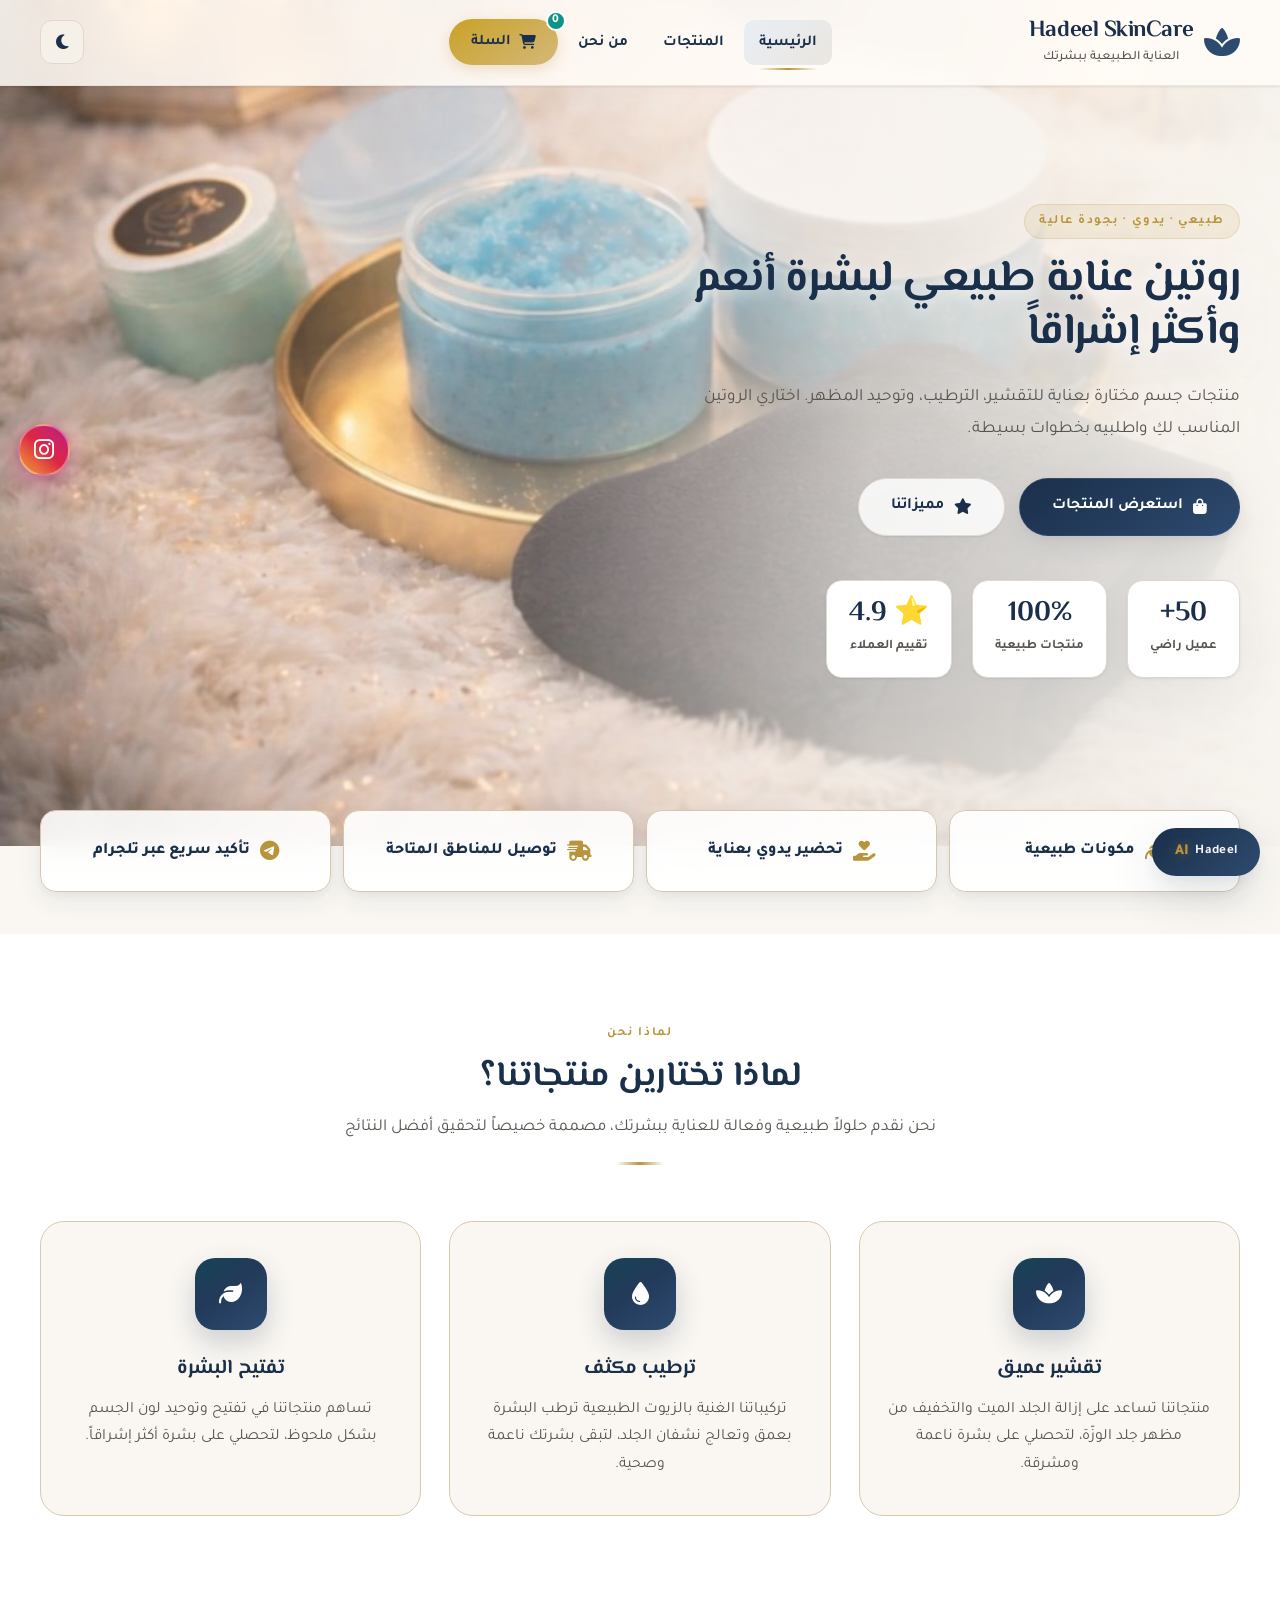
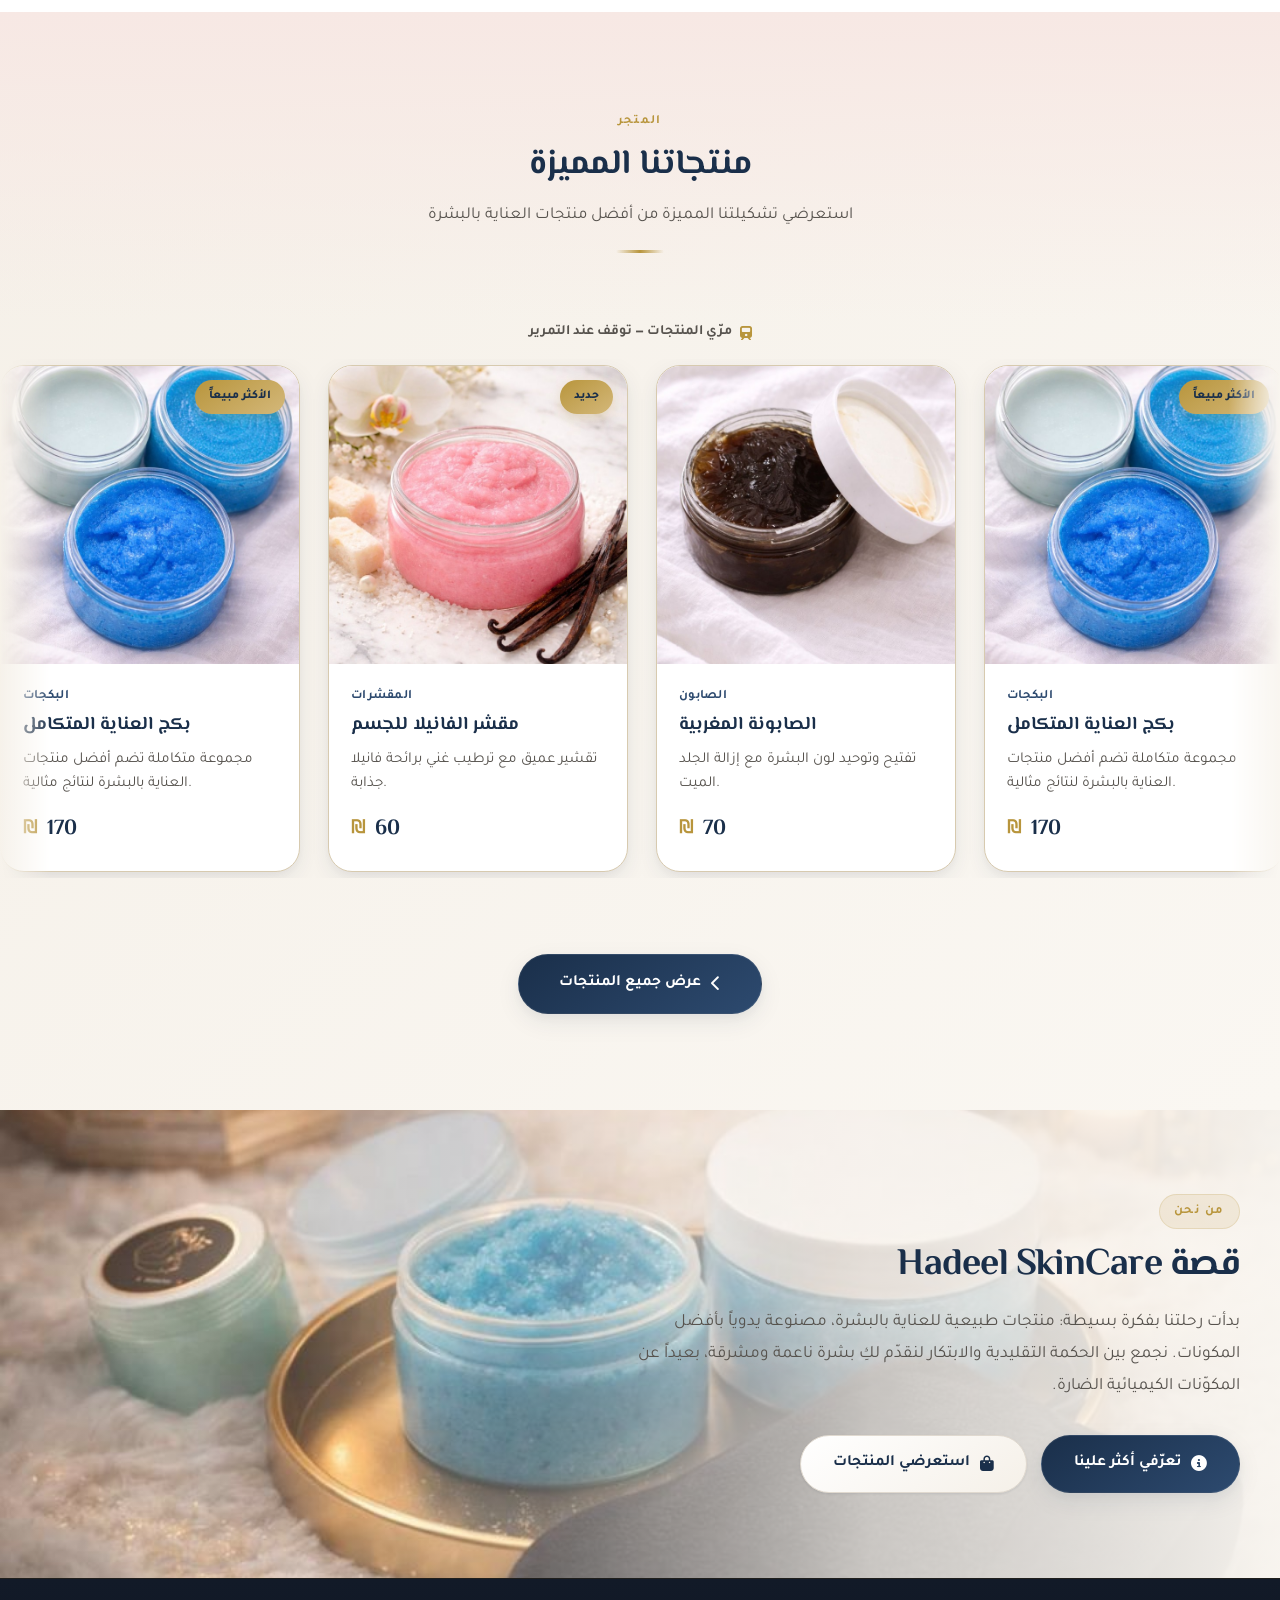
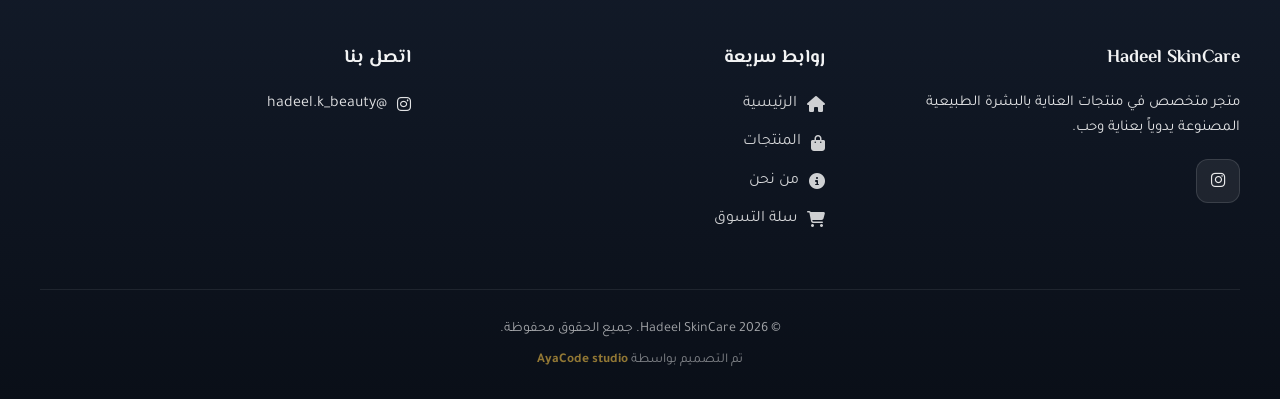
==== commit 7ba662ad: "Add files via upload" ====
--- a/index.html
+++ b/index.html
@@ -108,8 +108,8 @@
                 <span>توصيل للمناطق المتاحة</span>
             </div>
             <div class="trust-strip__item">
-                <i class="fab fa-whatsapp" aria-hidden="true"></i>
-                <span>تأكيد سريع عبر واتساب</span>
+                <i class="fab fa-telegram-plane" aria-hidden="true"></i>
+                <span>تأكيد سريع عبر تلجرام</span>
             </div>
         </div>
     </section>
--- a/styles.css
+++ b/styles.css
@@ -2452,10 +2452,22 @@
     pointer-events: none;
 }
 
-.page-products .product-card__tap-hint i {
-    color: var(--accent-light);
-    font-size: 0.9rem;
-}
+.page-products .product-card__tap-hint i {
+    color: var(--accent-light);
+    font-size: 0.9rem;
+}
+
+.page-products .product-card__mobile-media,
+.page-products .product-benefit,
+.page-products .product-details-link,
+.page-products .product-meta-row,
+.page-products .product-stock {
+    display: none;
+}
+
+.page-products .product-card__head {
+    display: block;
+}
 
 .page-products .product-card.product-card--visual .product-content--on-image {
     position: relative;
@@ -2519,6 +2531,191 @@
 
 .page-products .product-card.product-card--visual .buy-now {
     box-shadow: 0 8px 24px rgba(184, 149, 60, 0.35);
+}
+
+@media (max-width: 640px) {
+    .page-products .products-grid {
+        grid-template-columns: 1fr;
+        gap: 22px;
+    }
+
+    .page-products .product-card.product-card--visual {
+        min-height: 0;
+        background-image: none;
+        background: linear-gradient(180deg, var(--white) 0%, #fff9f8 100%);
+        border: 1px solid rgba(184, 149, 60, 0.18);
+        border-radius: 24px;
+        box-shadow: 0 18px 42px rgba(74, 31, 42, 0.11);
+        cursor: default;
+        display: block;
+        overflow: hidden;
+    }
+
+    .page-products .product-card.product-card--visual::before,
+    .page-products .product-card.product-card--visual .product-description::after {
+        display: none;
+    }
+
+    .page-products .product-card__mobile-media {
+        background:
+            radial-gradient(circle at 18% 14%, rgba(184, 149, 60, 0.12), transparent 28%),
+            linear-gradient(145deg, #ffffff 0%, #fff7f4 100%);
+        border-bottom: 1px solid rgba(184, 149, 60, 0.14);
+        display: flex;
+        min-height: 240px;
+        padding: 18px;
+        place-items: center;
+    }
+
+    .page-products .product-card__mobile-media img {
+        aspect-ratio: 1 / 1;
+        background: var(--white);
+        border-radius: 20px;
+        box-shadow: 0 12px 28px rgba(74, 31, 42, 0.12);
+        display: block;
+        height: auto;
+        max-height: 260px;
+        object-fit: contain;
+        padding: 6px;
+        width: 100%;
+    }
+
+    .page-products .product-card__tap-hint {
+        display: none;
+    }
+
+    .page-products .product-card.product-card--visual .product-content--on-image {
+        color: var(--text);
+        padding: 20px 18px 18px;
+    }
+
+    .page-products .product-card__head {
+        align-items: flex-start;
+        display: flex;
+        flex-direction: column;
+        gap: 8px;
+        margin-bottom: 10px;
+    }
+
+    .page-products .product-card.product-card--visual .product-name {
+        color: var(--navy);
+        font-size: 1.25rem;
+        line-height: 1.35;
+        margin: 0;
+    }
+
+    .page-products .product-card.product-card--visual .product-category {
+        background: rgba(184, 149, 60, 0.12);
+        border: 1px solid rgba(184, 149, 60, 0.22);
+        color: var(--navy);
+        font-size: 0.78rem;
+        font-weight: 800;
+        margin: 0;
+        padding: 5px 12px;
+    }
+
+    .page-products .product-card.product-card--visual .product-description {
+        color: var(--text-light);
+        display: -webkit-box;
+        font-size: 0.94rem;
+        height: auto;
+        line-height: 1.75;
+        margin: 0 0 12px;
+        max-height: none;
+        -webkit-box-orient: vertical;
+        -webkit-line-clamp: 3;
+        overflow: hidden;
+    }
+
+    .page-products .product-benefit {
+        align-items: center;
+        background: rgba(247, 232, 228, 0.72);
+        border: 1px solid rgba(184, 149, 60, 0.16);
+        border-radius: 14px;
+        color: var(--navy);
+        display: flex;
+        font-size: 0.88rem;
+        font-weight: 700;
+        gap: 8px;
+        margin: 0 0 12px;
+        padding: 10px 12px;
+    }
+
+    .page-products .product-benefit i {
+        color: var(--accent);
+    }
+
+    .page-products .product-details-link {
+        background: transparent;
+        border: 0;
+        border-bottom: 1px solid rgba(184, 149, 60, 0.5);
+        color: var(--navy);
+        cursor: pointer;
+        display: inline-flex;
+        font-family: inherit;
+        font-size: 0.88rem;
+        font-weight: 800;
+        margin: 0 0 14px;
+        padding: 0 0 3px;
+    }
+
+    .page-products .product-meta-row {
+        align-items: center;
+        border-top: 1px solid rgba(184, 149, 60, 0.14);
+        display: flex;
+        justify-content: space-between;
+        gap: 12px;
+        margin: 0 0 14px;
+        padding-top: 14px;
+    }
+
+    .page-products .product-stock {
+        align-items: center;
+        color: #6f7b62;
+        display: inline-flex;
+        font-size: 0.86rem;
+        font-weight: 800;
+        gap: 7px;
+    }
+
+    .page-products .product-stock i {
+        color: var(--accent);
+    }
+
+    .page-products .product-card.product-card--visual .product-price {
+        color: var(--navy);
+        font-size: 1.55rem;
+        font-weight: 900;
+        line-height: 1;
+        margin: 0;
+    }
+
+    .page-products .product-card.product-card--visual .product-price::before {
+        color: var(--accent);
+    }
+
+    .page-products .product-card.product-card--visual .quantity-controls {
+        background: var(--white);
+        border-color: rgba(184, 149, 60, 0.22);
+        border-radius: 16px;
+        justify-content: space-between;
+        padding: 9px 12px;
+    }
+
+    .page-products .product-card.product-card--visual .qty-btn {
+        background: #fff7f4;
+        border-color: rgba(184, 149, 60, 0.24);
+        border-radius: 12px;
+        color: var(--navy);
+        min-height: 38px;
+        min-width: 38px;
+    }
+
+    .page-products .product-card.product-card--visual .add-to-cart,
+    .page-products .product-card.product-card--visual .buy-now {
+        box-shadow: 0 10px 24px rgba(74, 31, 42, 0.12);
+        min-height: 48px;
+    }
 }
 
 .floating-cart-link {
@@ -4155,25 +4352,6 @@
 .order-confirm-actions .btn {
     width: 100%;
     justify-content: center;
-}
-
-.order-confirm-whatsapp {
-    background: #25d366 !important;
-    color: #fff !important;
-    border: none;
-}
-
-.order-confirm-whatsapp:hover {
-    filter: brightness(1.05);
-    color: #fff !important;
-}
-
-.order-confirm-whatsapp--disabled {
-    opacity: 0.6;
-    cursor: not-allowed;
-    background: var(--gray-border) !important;
-    color: var(--text-light) !important;
-    filter: none;
 }
 
 .order-confirm-hint {
@@ -4724,6 +4902,393 @@
     }
 }
 
+@media (max-width: 640px) {
+    .page-products .product-card.product-card--visual {
+        min-height: 0;
+        background-image: none;
+        display: block;
+        justify-content: initial;
+    }
+
+    .page-products .product-card.product-card--visual .product-content--on-image {
+        padding: 20px 18px 18px;
+    }
+
+    .page-products .product-card.product-card--visual .product-name,
+    .page-products .product-card.product-card--visual .product-price {
+        color: var(--navy);
+    }
+
+    .page-products .product-card.product-card--visual .product-description {
+        color: var(--text-light);
+    }
+}
+
+/* ========== Phone responsive pass ========== */
+@media (max-width: 640px) {
+    html,
+    body {
+        max-width: 100%;
+        overflow-x: hidden;
+    }
+
+    .container {
+        width: min(100% - 28px, var(--container-max, 1200px));
+        padding-inline: 0;
+    }
+
+    .header {
+        padding-block: 0.55rem;
+    }
+
+    .navbar {
+        grid-template-columns: minmax(0, 1fr) auto;
+        gap: 10px;
+        min-height: 58px;
+    }
+
+    .logo {
+        min-width: 0;
+        gap: 8px;
+    }
+
+    .logo i {
+        width: 38px;
+        height: 38px;
+        min-width: 38px;
+        font-size: 1.05rem;
+    }
+
+    .logo-text {
+        min-width: 0;
+    }
+
+    .logo-text h1 {
+        font-size: 1rem;
+        line-height: 1.15;
+        white-space: nowrap;
+        overflow: hidden;
+        text-overflow: ellipsis;
+        max-width: 160px;
+    }
+
+    .logo-text p {
+        font-size: 0.64rem;
+        white-space: nowrap;
+        overflow: hidden;
+        text-overflow: ellipsis;
+        max-width: 160px;
+    }
+
+    .navbar-end {
+        gap: 8px;
+    }
+
+    .theme-toggle,
+    .mobile-menu-btn {
+        width: 42px;
+        height: 42px;
+        min-width: 42px;
+    }
+
+    .nav-links {
+        inset-inline: 14px;
+        top: calc(4.4rem + env(safe-area-inset-top, 0px));
+        border-radius: 20px;
+        padding: 14px;
+        max-height: calc(100svh - 6rem);
+        overflow-y: auto;
+    }
+
+    .nav-link,
+    .cart-btn {
+        width: 100%;
+        justify-content: center;
+        min-height: 46px;
+    }
+
+    .hero.hero-section {
+        min-height: auto;
+        padding-top: calc(5.4rem + env(safe-area-inset-top, 0px));
+        padding-bottom: 34px;
+    }
+
+    .hero-inner,
+    .hero-content {
+        min-height: auto;
+    }
+
+    .hero-text {
+        text-align: center;
+    }
+
+    .hero-text h1 {
+        font-size: clamp(1.65rem, 8vw, 2.05rem);
+        line-height: 1.28;
+    }
+
+    .hero-text p {
+        font-size: 0.92rem;
+        line-height: 1.85;
+    }
+
+    .hero-actions {
+        flex-direction: column;
+        width: 100%;
+    }
+
+    .hero-actions .btn {
+        width: 100%;
+        min-height: 50px;
+    }
+
+    .hero-stats {
+        gap: 10px;
+    }
+
+    .stat {
+        padding: 12px 10px;
+        border-radius: 16px;
+    }
+
+    .products-hero-carousel {
+        min-height: auto;
+        padding-top: calc(5rem + env(safe-area-inset-top, 0px));
+    }
+
+    .products-hero-carousel__content {
+        align-items: flex-end;
+        min-height: 430px;
+        padding-bottom: 68px;
+    }
+
+    .products-hero-carousel__panel {
+        border-radius: 22px;
+        padding: 16px;
+    }
+
+    .products-hero-carousel__title {
+        font-size: clamp(1.3rem, 7vw, 1.75rem);
+        line-height: 1.32;
+    }
+
+    .products-hero-carousel__desc {
+        font-size: 0.86rem;
+        line-height: 1.7;
+        display: -webkit-box;
+        -webkit-line-clamp: 3;
+        -webkit-box-orient: vertical;
+        overflow: hidden;
+    }
+
+    .products-hero-carousel__arrow {
+        top: auto;
+        bottom: 16px;
+        transform: none;
+        width: 40px;
+        height: 40px;
+    }
+
+    .products-hero-carousel__dots {
+        bottom: 28px;
+    }
+
+    .page-products .filters-section {
+        position: static;
+        padding: 22px 0;
+    }
+
+    .filters-grid {
+        grid-template-columns: 1fr;
+        gap: 12px;
+    }
+
+    .filter-group label {
+        font-size: 0.86rem;
+    }
+
+    .filter-group input,
+    .filter-group select {
+        min-height: 48px;
+        font-size: 16px;
+    }
+
+    .filter-buttons {
+        flex-direction: column;
+    }
+
+    .filter-buttons .btn {
+        width: 100%;
+        min-height: 48px;
+    }
+
+    .products-main {
+        padding: 34px 0 92px;
+    }
+
+    .products-header {
+        align-items: flex-start;
+        flex-direction: column;
+        gap: 10px;
+        margin-bottom: 20px;
+    }
+
+    .products-title {
+        font-size: 1.35rem;
+    }
+
+    .products-count {
+        font-size: 0.84rem;
+        padding: 8px 14px;
+    }
+
+    .page-products .product-card.product-card--visual {
+        min-height: 0 !important;
+        background-image: none !important;
+        display: block !important;
+        justify-content: initial !important;
+    }
+
+    .page-products .product-card.product-card--visual::before {
+        display: none !important;
+    }
+
+    .page-products .product-card.product-card--visual .product-content--on-image {
+        color: var(--text);
+        padding: 20px 18px 18px !important;
+    }
+
+    .page-products .product-card.product-card--visual .product-name,
+    .page-products .product-card.product-card--visual .product-price {
+        color: var(--navy) !important;
+    }
+
+    .cart-page-main {
+        padding-top: calc(5.2rem + env(safe-area-inset-top, 0px));
+    }
+
+    .cart-page-strip {
+        padding: 10px 0;
+    }
+
+    .cart-breadcrumb {
+        flex-wrap: wrap;
+        gap: 8px;
+        font-size: 0.82rem;
+    }
+
+    .cart-container {
+        padding-inline: 0;
+    }
+
+    .cart-head-card,
+    .customer-info-section,
+    .payment-section,
+    .cart-summary {
+        border-radius: 20px;
+        padding: 18px;
+    }
+
+    .cart-head-card h1 {
+        font-size: 1.35rem;
+    }
+
+    .cart-content {
+        gap: 18px;
+    }
+
+    .checkout-steps {
+        grid-template-columns: 1fr;
+        gap: 8px;
+    }
+
+    .checkout-step {
+        min-height: 42px;
+        justify-content: flex-start;
+        text-align: right;
+    }
+
+    .customer-form {
+        grid-template-columns: 1fr;
+    }
+
+    .payment-options {
+        grid-template-columns: 1fr;
+    }
+
+    .page-cart .input-field,
+    .page-cart .quantity-input {
+        font-size: 16px;
+    }
+
+    .checkout-btn {
+        min-height: 52px;
+    }
+
+    .order-confirm-main {
+        padding-top: calc(5.2rem + env(safe-area-inset-top, 0px));
+        padding-bottom: max(32px, env(safe-area-inset-bottom, 0px));
+    }
+
+    .order-confirm-card {
+        border-radius: 22px;
+        padding: 22px 16px;
+    }
+
+    .order-confirm-row,
+    .order-confirm-item-row {
+        align-items: flex-start;
+        gap: 10px;
+    }
+
+    .footer.site-footer {
+        padding-bottom: max(28px, env(safe-area-inset-bottom, 0px));
+    }
+
+    .footer-content {
+        grid-template-columns: 1fr;
+        gap: 22px;
+        text-align: center;
+    }
+
+    .footer-links a {
+        justify-content: center;
+    }
+
+    .instagram-side-float {
+        display: none;
+    }
+}
+
+@media (max-width: 380px) {
+    .container {
+        width: min(100% - 22px, var(--container-max, 1200px));
+    }
+
+    .logo-text h1,
+    .logo-text p {
+        max-width: 128px;
+    }
+
+    .products-hero-carousel__content {
+        min-height: 400px;
+    }
+
+    .page-products .product-card__mobile-media {
+        min-height: 210px;
+        padding: 14px;
+    }
+
+    .page-products .product-card.product-card--visual .product-name {
+        font-size: 1.12rem;
+    }
+
+    .page-products .product-meta-row {
+        align-items: flex-start;
+        flex-direction: column;
+    }
+}
+
 @media (prefers-reduced-motion: reduce) {
     *,
     *::before,
@@ -4734,3 +5299,1151 @@
         transition-duration: 0.01ms !important;
     }
 }
+
+/* ========== Mobile product cards: clean shop layout ========== */
+@media (max-width: 640px) {
+    .page-products {
+        background:
+            linear-gradient(180deg, rgba(247, 232, 228, 0.38), rgba(255, 255, 255, 0.78) 34%, rgba(250, 247, 242, 0.95)),
+            var(--cream);
+    }
+
+    .page-products .products-main {
+        padding: 26px 0 calc(150px + env(safe-area-inset-bottom, 0px));
+    }
+
+    .page-products .products-grid {
+        display: grid;
+        grid-template-columns: 1fr;
+        gap: 24px;
+        max-width: 430px;
+        margin-inline: auto;
+    }
+
+    .page-products .product-card.product-card--visual {
+        width: 100%;
+        overflow: hidden;
+        border: 1px solid rgba(184, 149, 60, 0.18);
+        border-radius: 28px;
+        background: #fffdf9 !important;
+        box-shadow: 0 18px 46px rgba(74, 31, 42, 0.14);
+        transform: translateZ(0);
+    }
+
+    .page-products .product-card.product-card--visual:hover {
+        transform: translateY(-4px);
+        box-shadow: 0 24px 58px rgba(74, 31, 42, 0.18);
+    }
+
+    .page-products .product-card__mobile-media {
+        display: block !important;
+        position: relative;
+        min-height: 0 !important;
+        padding: 0 !important;
+        background: #ffffff !important;
+        border-bottom: 1px solid rgba(184, 149, 60, 0.14);
+        overflow: hidden;
+    }
+
+    .page-products .product-card__mobile-media img {
+        width: 100%;
+        aspect-ratio: 1 / 1;
+        height: auto;
+        display: block;
+        object-fit: cover;
+        object-position: center;
+        border-radius: 0 !important;
+        box-shadow: none !important;
+        filter: none !important;
+        background: #ffffff;
+    }
+
+    .page-products .product-card__image-badge {
+        position: absolute;
+        top: 16px;
+        right: 16px;
+        z-index: 3;
+        min-height: 38px;
+        padding: 8px 18px;
+        border-radius: 999px;
+        background: linear-gradient(145deg, #d9c086, var(--accent-light));
+        color: #5f2b35;
+        font-weight: 900;
+        font-size: 0.95rem;
+        box-shadow: 0 10px 22px rgba(184, 149, 60, 0.22);
+    }
+
+    .page-products .product-card__tap-hint {
+        display: none !important;
+    }
+
+    .page-products .product-card.product-card--visual .product-content--on-image {
+        display: flex;
+        flex-direction: column;
+        gap: 14px;
+        padding: 24px 22px 22px !important;
+        background:
+            radial-gradient(circle at 90% 10%, rgba(212, 184, 122, 0.14), transparent 34%),
+            linear-gradient(180deg, #fbfdf0 0%, #fff9f5 100%);
+        color: var(--text-dark) !important;
+        text-align: right;
+    }
+
+    .page-products .product-card__head {
+        display: block;
+    }
+
+    .page-products .product-card__head .product-category {
+        display: none;
+    }
+
+    .page-products .product-card.product-card--visual .product-name {
+        color: #3a2923 !important;
+        font-family: var(--font-display);
+        font-size: clamp(1.45rem, 7vw, 1.75rem);
+        line-height: 1.28;
+        font-weight: 800;
+        margin: 0;
+    }
+
+    .page-products .product-card.product-card--visual .product-description {
+        color: rgba(58, 41, 35, 0.62) !important;
+        font-size: 1rem;
+        line-height: 1.75;
+        margin: 0;
+        display: -webkit-box;
+        -webkit-line-clamp: 3;
+        -webkit-box-orient: vertical;
+        overflow: hidden;
+    }
+
+    .page-products .product-benefit {
+        display: inline-flex !important;
+        width: fit-content;
+        max-width: 100%;
+        align-items: center;
+        gap: 8px;
+        padding: 10px 16px;
+        border-radius: 999px;
+        background: rgba(255, 255, 255, 0.55);
+        border: 1px solid rgba(155, 29, 53, 0.16);
+        color: #9b1d35;
+        font-size: 0.94rem;
+        font-weight: 800;
+        line-height: 1.4;
+    }
+
+    .page-products .product-benefit i {
+        color: #9b1d35;
+    }
+
+    .page-products .product-details-link {
+        display: inline-flex !important;
+        align-items: center;
+        justify-content: flex-start;
+        gap: 8px;
+        width: fit-content;
+        padding: 6px 0;
+        background: transparent;
+        color: #9b1d35;
+        font-size: 1rem;
+        font-weight: 900;
+    }
+
+    .page-products .product-details-link::before {
+        content: '\f0da';
+        font-family: 'Font Awesome 6 Free';
+        font-weight: 900;
+        font-size: 0.85rem;
+    }
+
+    .page-products .product-meta-row {
+        display: flex !important;
+        align-items: center;
+        justify-content: space-between;
+        gap: 14px;
+        padding-top: 12px;
+        border-top: 1px solid rgba(184, 149, 60, 0.22);
+    }
+
+    .page-products .product-stock {
+        display: inline-flex !important;
+        align-items: center;
+        gap: 7px;
+        min-height: 36px;
+        padding: 7px 14px;
+        border-radius: 999px;
+        background: rgba(213, 219, 194, 0.58);
+        color: #566239;
+        font-size: 0.92rem;
+        font-weight: 900;
+        white-space: nowrap;
+    }
+
+    .page-products .product-stock i {
+        color: #566239;
+    }
+
+    .page-products .product-card.product-card--visual .product-price {
+        color: #c49a4c !important;
+        font-family: var(--font-display);
+        font-size: clamp(1.55rem, 8vw, 2rem);
+        font-weight: 900;
+        line-height: 1;
+        white-space: nowrap;
+    }
+
+    .page-products .product-card.product-card--visual .product-price::after {
+        content: ' ₪';
+        font-family: 'Tajawal', sans-serif;
+        font-size: 0.78em;
+        margin-inline-start: 2px;
+    }
+
+    .page-products .product-actions {
+        display: grid;
+        grid-template-columns: 1fr;
+        gap: 12px;
+        margin-top: 0;
+    }
+
+    .page-products .quantity-controls {
+        width: 100%;
+        justify-content: space-between;
+        padding: 8px;
+        border-radius: 18px;
+        background: rgba(255, 255, 255, 0.72);
+        border: 1px solid rgba(184, 149, 60, 0.2);
+    }
+
+    .page-products .qty-btn {
+        width: 44px;
+        height: 44px;
+        border-radius: 14px;
+    }
+
+    .page-products .qty-value {
+        min-width: 56px;
+        font-size: 1.15rem;
+        font-weight: 900;
+        color: #3a2923;
+    }
+
+    .page-products .add-to-cart,
+    .page-products .buy-now {
+        width: 100%;
+        min-height: 54px;
+        border-radius: 18px;
+        font-size: 1.05rem;
+        font-weight: 900;
+    }
+
+    .page-products .add-to-cart {
+        background: linear-gradient(145deg, #9b1d35, #7d1729) !important;
+        color: #ffffff !important;
+        box-shadow: 0 14px 28px rgba(155, 29, 53, 0.24);
+    }
+
+    .page-products .buy-now {
+        background: #ffffff !important;
+        color: #9b1d35 !important;
+        border: 1px solid rgba(155, 29, 53, 0.22);
+        box-shadow: 0 10px 22px rgba(74, 31, 42, 0.08);
+    }
+
+    .page-products .floating-cart-link {
+        inset-inline: 14px;
+        width: auto;
+        bottom: calc(78px + env(safe-area-inset-bottom, 0px));
+        z-index: 900;
+        min-height: 50px;
+        border-radius: 18px;
+    }
+
+    .page-products .chatbot-widget-launcher {
+        inset-inline-start: 14px;
+        bottom: calc(134px + env(safe-area-inset-bottom, 0px));
+        z-index: 890;
+        max-width: calc(100vw - 28px);
+    }
+
+    .page-products .back-to-top {
+        left: 14px;
+        bottom: calc(78px + env(safe-area-inset-bottom, 0px));
+        z-index: 880;
+    }
+
+    .page-products .notification--bottom {
+        inset-inline: 14px;
+        width: auto;
+        bottom: calc(194px + env(safe-area-inset-bottom, 0px));
+        border-radius: 18px;
+    }
+}
+
+@media (max-width: 380px) {
+    .page-products .product-card.product-card--visual .product-content--on-image {
+        padding: 20px 16px 18px !important;
+    }
+
+    .page-products .product-card__image-badge {
+        top: 12px;
+        right: 12px;
+        min-height: 34px;
+        padding: 7px 14px;
+        font-size: 0.86rem;
+    }
+
+    .page-products .product-meta-row {
+        align-items: stretch;
+        flex-direction: column;
+    }
+}
+
+/* ========== Final product-card structure override ========== */
+.page-products .product-card.product-card--visual {
+    position: relative !important;
+    display: flex !important;
+    flex-direction: column !important;
+    justify-content: flex-start !important;
+    min-height: 0 !important;
+    padding: 0 !important;
+    overflow: hidden !important;
+    background: #fffdf9 !important;
+    background-image: none !important;
+    border: 1px solid rgba(184, 149, 60, 0.18) !important;
+    border-radius: 26px !important;
+    box-shadow: 0 16px 42px rgba(74, 31, 42, 0.12) !important;
+}
+
+.page-products .product-card.product-card--visual::before,
+.page-products .product-card.product-card--visual .product-description::after,
+.page-products .product-card__tap-hint {
+    display: none !important;
+}
+
+.page-products .product-card__mobile-media {
+    display: block !important;
+    position: relative !important;
+    width: 100% !important;
+    padding: 0 !important;
+    background: #ffffff !important;
+    border-bottom: 1px solid rgba(184, 149, 60, 0.14) !important;
+    overflow: hidden !important;
+}
+
+.page-products .product-card__mobile-media img {
+    display: block !important;
+    width: 100% !important;
+    height: auto !important;
+    aspect-ratio: 1 / 1 !important;
+    object-fit: cover !important;
+    object-position: center !important;
+    border-radius: 0 !important;
+    box-shadow: none !important;
+    filter: none !important;
+}
+
+.page-products .product-card__image-badge {
+    position: absolute !important;
+    top: 14px !important;
+    right: 14px !important;
+    z-index: 3 !important;
+    min-height: 36px !important;
+    padding: 8px 16px !important;
+    border-radius: 999px !important;
+    background: linear-gradient(145deg, #d9c086, var(--accent-light)) !important;
+    color: #5f2b35 !important;
+    font-weight: 900 !important;
+    font-size: 0.9rem !important;
+    box-shadow: 0 10px 22px rgba(184, 149, 60, 0.22) !important;
+}
+
+.page-products .product-card.product-card--visual .product-content--on-image {
+    position: relative !important;
+    z-index: 1 !important;
+    display: flex !important;
+    flex-direction: column !important;
+    gap: 13px !important;
+    width: 100% !important;
+    padding: 22px !important;
+    color: var(--text-dark) !important;
+    background:
+        radial-gradient(circle at 90% 6%, rgba(212, 184, 122, 0.13), transparent 30%),
+        linear-gradient(180deg, #fbfdf0 0%, #fff9f5 100%) !important;
+    text-align: right !important;
+}
+
+.page-products .product-card__head {
+    display: flex !important;
+    flex-direction: column !important;
+    align-items: flex-start !important;
+    gap: 8px !important;
+}
+
+.page-products .product-card.product-card--visual .product-name {
+    color: #3a2923 !important;
+    font-family: var(--font-display) !important;
+    font-size: clamp(1.25rem, 2.4vw, 1.55rem) !important;
+    line-height: 1.3 !important;
+    margin: 0 !important;
+    font-weight: 800 !important;
+}
+
+.page-products .product-card.product-card--visual .product-category {
+    display: inline-flex !important;
+    width: fit-content !important;
+    border-radius: 999px !important;
+    padding: 6px 12px !important;
+    background: rgba(184, 149, 60, 0.12) !important;
+    border: 1px solid rgba(184, 149, 60, 0.2) !important;
+    color: #7d1729 !important;
+    font-size: 0.8rem !important;
+    font-weight: 800 !important;
+}
+
+.page-products .product-card.product-card--visual .product-description {
+    color: rgba(58, 41, 35, 0.65) !important;
+    display: -webkit-box !important;
+    -webkit-line-clamp: 3 !important;
+    -webkit-box-orient: vertical !important;
+    overflow: hidden !important;
+    height: auto !important;
+    max-height: none !important;
+    margin: 0 !important;
+    font-size: 0.98rem !important;
+    line-height: 1.75 !important;
+}
+
+.page-products .product-benefit {
+    display: inline-flex !important;
+    width: fit-content !important;
+    max-width: 100% !important;
+    align-items: center !important;
+    gap: 8px !important;
+    padding: 9px 14px !important;
+    border-radius: 999px !important;
+    background: rgba(255, 255, 255, 0.65) !important;
+    border: 1px solid rgba(155, 29, 53, 0.16) !important;
+    color: #9b1d35 !important;
+    font-size: 0.9rem !important;
+    font-weight: 800 !important;
+}
+
+.page-products .product-details-link {
+    display: inline-flex !important;
+    align-items: center !important;
+    width: fit-content !important;
+    padding: 0 !important;
+    background: transparent !important;
+    color: #9b1d35 !important;
+    font-size: 0.95rem !important;
+    font-weight: 900 !important;
+}
+
+.page-products .product-meta-row {
+    display: flex !important;
+    align-items: center !important;
+    justify-content: space-between !important;
+    gap: 12px !important;
+    padding-top: 12px !important;
+    border-top: 1px solid rgba(184, 149, 60, 0.2) !important;
+}
+
+.page-products .product-stock {
+    display: inline-flex !important;
+    align-items: center !important;
+    gap: 7px !important;
+    border-radius: 999px !important;
+    padding: 7px 13px !important;
+    background: rgba(213, 219, 194, 0.62) !important;
+    color: #566239 !important;
+    font-size: 0.88rem !important;
+    font-weight: 900 !important;
+    white-space: nowrap !important;
+}
+
+.page-products .product-card.product-card--visual .product-price {
+    color: #c49a4c !important;
+    font-family: var(--font-display) !important;
+    font-size: clamp(1.45rem, 3vw, 1.8rem) !important;
+    font-weight: 900 !important;
+    line-height: 1 !important;
+    white-space: nowrap !important;
+}
+
+.page-products .product-card.product-card--visual .product-price::before {
+    content: '' !important;
+}
+
+.page-products .product-card.product-card--visual .product-price::after {
+    content: ' ₪' !important;
+    font-family: 'Tajawal', sans-serif !important;
+    font-size: 0.78em !important;
+}
+
+.page-products .product-actions {
+    display: grid !important;
+    grid-template-columns: 1fr !important;
+    gap: 11px !important;
+    margin-top: 0 !important;
+}
+
+.page-products .quantity-controls {
+    width: 100% !important;
+    justify-content: space-between !important;
+    padding: 8px !important;
+    border-radius: 18px !important;
+    background: rgba(255, 255, 255, 0.72) !important;
+    border: 1px solid rgba(184, 149, 60, 0.2) !important;
+}
+
+.page-products .qty-btn {
+    width: 42px !important;
+    height: 42px !important;
+    border-radius: 14px !important;
+}
+
+.page-products .qty-value {
+    color: #3a2923 !important;
+    font-weight: 900 !important;
+    font-size: 1.08rem !important;
+}
+
+.page-products .add-to-cart,
+.page-products .buy-now {
+    width: 100% !important;
+    min-height: 52px !important;
+    border-radius: 18px !important;
+    font-size: 1rem !important;
+    font-weight: 900 !important;
+}
+
+.page-products .add-to-cart {
+    background: linear-gradient(145deg, #9b1d35, #7d1729) !important;
+    color: #ffffff !important;
+    box-shadow: 0 14px 28px rgba(155, 29, 53, 0.22) !important;
+}
+
+.page-products .buy-now {
+    background: #ffffff !important;
+    color: #9b1d35 !important;
+    border: 1px solid rgba(155, 29, 53, 0.22) !important;
+    box-shadow: 0 10px 22px rgba(74, 31, 42, 0.08) !important;
+}
+
+@media (min-width: 641px) {
+    .page-products .products-grid {
+        grid-template-columns: repeat(auto-fit, minmax(280px, 1fr)) !important;
+        align-items: stretch !important;
+    }
+}
+
+@media (max-width: 640px) {
+    .page-products .products-grid {
+        grid-template-columns: 1fr !important;
+        max-width: 430px !important;
+        margin-inline: auto !important;
+        gap: 24px !important;
+    }
+
+    .page-products .product-card.product-card--visual .product-content--on-image {
+        padding: 22px 20px !important;
+    }
+
+    .page-products .product-card.product-card--visual .product-name {
+        font-size: clamp(1.35rem, 7vw, 1.65rem) !important;
+    }
+}
+
+/* ========== Indigo and white product theme ========== */
+.page-products {
+    --product-indigo: #243c8f;
+    --product-indigo-deep: #172b6f;
+    --product-indigo-soft: #eef3ff;
+    --product-indigo-border: rgba(36, 60, 143, 0.16);
+    --product-indigo-shadow: rgba(23, 43, 111, 0.14);
+}
+
+.page-products .products-main,
+.page-products .filters-section {
+    background:
+        radial-gradient(circle at 12% 8%, rgba(36, 60, 143, 0.08), transparent 28%),
+        linear-gradient(180deg, #ffffff 0%, #f7f9ff 100%) !important;
+}
+
+.page-products .product-card.product-card--visual {
+    background: #ffffff !important;
+    border-color: var(--product-indigo-border) !important;
+    box-shadow: 0 18px 46px var(--product-indigo-shadow) !important;
+}
+
+.page-products .product-card.product-card--visual:hover {
+    box-shadow: 0 24px 58px rgba(23, 43, 111, 0.18) !important;
+}
+
+.page-products .product-card__mobile-media {
+    background: #ffffff !important;
+    border-bottom-color: var(--product-indigo-border) !important;
+}
+
+.page-products .product-card__image-badge {
+    background: linear-gradient(145deg, var(--product-indigo), var(--product-indigo-deep)) !important;
+    color: #ffffff !important;
+    box-shadow: 0 10px 22px rgba(36, 60, 143, 0.22) !important;
+}
+
+.page-products .product-card.product-card--visual .product-content--on-image {
+    background:
+        radial-gradient(circle at 90% 6%, rgba(36, 60, 143, 0.08), transparent 30%),
+        linear-gradient(180deg, #ffffff 0%, #f7f9ff 100%) !important;
+}
+
+.page-products .product-card.product-card--visual .product-name,
+.page-products .qty-value {
+    color: #101f55 !important;
+}
+
+.page-products .product-card.product-card--visual .product-description {
+    color: rgba(16, 31, 85, 0.62) !important;
+}
+
+.page-products .product-card.product-card--visual .product-category,
+.page-products .product-benefit {
+    background: var(--product-indigo-soft) !important;
+    border-color: var(--product-indigo-border) !important;
+    color: var(--product-indigo-deep) !important;
+}
+
+.page-products .product-benefit i,
+.page-products .product-details-link {
+    color: var(--product-indigo) !important;
+}
+
+.page-products .product-meta-row {
+    border-top-color: var(--product-indigo-border) !important;
+}
+
+.page-products .product-stock {
+    background: #eef3ff !important;
+    color: var(--product-indigo-deep) !important;
+}
+
+.page-products .product-stock i {
+    color: var(--product-indigo) !important;
+}
+
+.page-products .product-card.product-card--visual .product-price {
+    color: var(--product-indigo) !important;
+}
+
+.page-products .quantity-controls,
+.page-products .buy-now {
+    background: #ffffff !important;
+    border-color: var(--product-indigo-border) !important;
+}
+
+.page-products .qty-btn {
+    background: var(--product-indigo-soft) !important;
+    color: var(--product-indigo-deep) !important;
+    border-color: var(--product-indigo-border) !important;
+}
+
+.page-products .qty-btn:hover {
+    background: var(--product-indigo) !important;
+    color: #ffffff !important;
+}
+
+.page-products .add-to-cart {
+    background: linear-gradient(145deg, var(--product-indigo), var(--product-indigo-deep)) !important;
+    color: #ffffff !important;
+    box-shadow: 0 14px 28px rgba(36, 60, 143, 0.24) !important;
+}
+
+.page-products .buy-now {
+    color: var(--product-indigo-deep) !important;
+    box-shadow: 0 10px 22px rgba(23, 43, 111, 0.08) !important;
+}
+
+/* ========== Final responsive audit for all pages ========== */
+html,
+body {
+    width: 100%;
+    max-width: 100%;
+    overflow-x: hidden;
+}
+
+body {
+    min-width: 0;
+}
+
+.container {
+    width: min(100% - 40px, 1200px);
+    max-width: 1200px;
+    margin-inline: auto;
+    padding-inline: 0;
+}
+
+.header,
+.navbar,
+.nav-links,
+.hero,
+.products-main,
+.cart-page-main,
+.footer,
+.product-card,
+.cart-summary,
+.customer-info-section,
+.payment-section,
+.order-confirm-card {
+    max-width: 100%;
+}
+
+img,
+video,
+iframe {
+    max-width: 100%;
+}
+
+@media (max-width: 1024px) {
+    .container {
+        width: min(100% - 32px, 960px);
+    }
+
+    .navbar {
+        grid-template-columns: auto 1fr auto;
+        gap: 12px;
+    }
+
+    .nav-links {
+        gap: 4px;
+    }
+
+    .nav-link {
+        padding-inline: 10px;
+        font-size: 0.9rem;
+    }
+
+    .cart-btn {
+        padding-inline: 16px;
+    }
+
+    .hero.hero-section {
+        min-height: auto;
+        padding-top: calc(6rem + env(safe-area-inset-top, 0px));
+        padding-bottom: 4rem;
+    }
+
+    .hero-content {
+        max-width: 34rem;
+    }
+
+    .features-grid,
+    .services-grid,
+    .products-grid {
+        grid-template-columns: repeat(2, minmax(0, 1fr));
+    }
+
+    .cart-content {
+        grid-template-columns: 1fr;
+    }
+}
+
+@media (max-width: 768px) {
+    .container {
+        width: min(100% - 28px, 720px);
+    }
+
+    .header {
+        padding-block: 0.55rem !important;
+    }
+
+    .navbar {
+        grid-template-columns: 1fr auto;
+        min-height: 58px;
+    }
+
+    .logo {
+        min-width: 0;
+    }
+
+    .logo i {
+        flex: 0 0 auto;
+    }
+
+    .logo-text {
+        min-width: 0;
+    }
+
+    .logo-text h1,
+    .logo-text p {
+        max-width: 180px;
+        overflow: hidden;
+        text-overflow: ellipsis;
+        white-space: nowrap;
+    }
+
+    .mobile-menu-btn {
+        display: inline-flex !important;
+        align-items: center;
+        justify-content: center;
+    }
+
+    .navbar-end {
+        justify-self: end;
+    }
+
+    .nav-links {
+        position: fixed !important;
+        top: calc(72px + env(safe-area-inset-top, 0px)) !important;
+        right: 14px !important;
+        left: 14px !important;
+        display: grid !important;
+        grid-template-columns: 1fr !important;
+        gap: 8px !important;
+        padding: 14px !important;
+        border-radius: 20px !important;
+        background: rgba(255, 255, 255, 0.96) !important;
+        border: 1px solid var(--gray-border) !important;
+        box-shadow: 0 18px 46px rgba(26, 47, 74, 0.16) !important;
+        transform: translateY(-12px) scale(0.98) !important;
+        opacity: 0 !important;
+        visibility: hidden !important;
+        pointer-events: none !important;
+        z-index: 1200 !important;
+        max-height: calc(100svh - 92px) !important;
+        overflow-y: auto !important;
+    }
+
+    .nav-links.active {
+        transform: translateY(0) scale(1) !important;
+        opacity: 1 !important;
+        visibility: visible !important;
+        pointer-events: auto !important;
+    }
+
+    .nav-link,
+    .nav-links .cart-btn {
+        width: 100%;
+        min-height: 48px;
+        justify-content: center;
+        text-align: center;
+    }
+
+    .hero.hero-section,
+    .page-hero,
+    .products-hero-carousel,
+    .cart-page-main,
+    .order-confirm-main,
+    .page-chat .chat-page-main {
+        padding-top: calc(5.3rem + env(safe-area-inset-top, 0px)) !important;
+    }
+
+    .hero.hero-section {
+        min-height: auto !important;
+        padding-bottom: 2.5rem !important;
+        align-items: center !important;
+    }
+
+    .hero-media__img {
+        object-position: center !important;
+    }
+
+    .hero-media-scrim {
+        background:
+            linear-gradient(180deg, rgba(250, 247, 242, 0.7), rgba(250, 247, 242, 0.96)),
+            rgba(255, 255, 255, 0.5) !important;
+    }
+
+    .hero-content,
+    .hero-text {
+        max-width: 100% !important;
+        text-align: center !important;
+    }
+
+    .hero-text h1,
+    .page-hero h1,
+    .section-title {
+        font-size: clamp(1.75rem, 8vw, 2.35rem) !important;
+        line-height: 1.25 !important;
+        text-wrap: balance;
+    }
+
+    .hero-text p,
+    .page-hero p,
+    .section-subtitle {
+        font-size: 1rem !important;
+        line-height: 1.85 !important;
+        max-width: 34em !important;
+        margin-inline: auto;
+    }
+
+    .hero-cta,
+    .hero-actions,
+    .filter-buttons,
+    .cart-actions,
+    .order-confirm-actions {
+        display: grid !important;
+        grid-template-columns: 1fr !important;
+        width: 100% !important;
+        gap: 12px !important;
+    }
+
+    .hero-cta .btn,
+    .hero-actions .btn,
+    .filter-buttons .btn,
+    .cart-actions .btn,
+    .order-confirm-actions .btn {
+        width: 100% !important;
+        min-height: 50px !important;
+    }
+
+    .hero-stats,
+    .trust-strip__grid,
+    .features-grid,
+    .services-grid,
+    .products-grid,
+    .filters-grid,
+    .customer-form,
+    .payment-options,
+    .footer-content,
+    .about-grid,
+    .values-grid,
+    .team-grid {
+        grid-template-columns: 1fr !important;
+    }
+
+    .products-hero-carousel__content {
+        min-height: 430px !important;
+        align-items: flex-end !important;
+        padding-bottom: 66px !important;
+    }
+
+    .products-hero-carousel__panel {
+        width: 100% !important;
+        padding: 16px !important;
+        border-radius: 20px !important;
+    }
+
+    .products-hero-carousel__title {
+        font-size: clamp(1.35rem, 7vw, 1.85rem) !important;
+    }
+
+    .products-hero-carousel__desc {
+        display: -webkit-box;
+        -webkit-line-clamp: 3;
+        -webkit-box-orient: vertical;
+        overflow: hidden;
+    }
+
+    .products-header,
+    .cart-header,
+    .section-header {
+        flex-direction: column !important;
+        align-items: stretch !important;
+        text-align: center !important;
+        gap: 12px !important;
+    }
+
+    .products-count {
+        align-self: center;
+    }
+
+    .page-products .products-grid {
+        max-width: 430px !important;
+        margin-inline: auto !important;
+    }
+
+    .cart-table {
+        display: block;
+        width: 100%;
+        overflow-x: auto;
+        -webkit-overflow-scrolling: touch;
+    }
+
+    .cart-item,
+    .cart-table tr {
+        max-width: 100%;
+    }
+
+    .cart-head-card,
+    .customer-info-section,
+    .payment-section,
+    .cart-summary,
+    .order-confirm-card,
+    .chatbot-embed-panel {
+        border-radius: 20px !important;
+        padding: 18px !important;
+    }
+
+    .checkout-steps {
+        grid-template-columns: 1fr !important;
+        gap: 8px !important;
+    }
+
+    .checkout-step {
+        min-height: 44px !important;
+        justify-content: flex-start !important;
+        text-align: right !important;
+    }
+
+    input,
+    select,
+    textarea {
+        font-size: 16px !important;
+    }
+
+    .footer {
+        text-align: center;
+    }
+
+    .footer-links a,
+    .footer-social {
+        justify-content: center !important;
+    }
+
+    .instagram-side-float {
+        display: none !important;
+    }
+
+    .floating-cart-link {
+        inset-inline: 14px !important;
+        width: auto !important;
+        min-height: 50px !important;
+        bottom: calc(78px + env(safe-area-inset-bottom, 0px)) !important;
+        z-index: 900 !important;
+    }
+
+    .chatbot-widget-launcher {
+        inset-inline-start: 14px !important;
+        bottom: calc(134px + env(safe-area-inset-bottom, 0px)) !important;
+        max-width: calc(100vw - 28px) !important;
+        z-index: 890 !important;
+    }
+
+    .chatbot-panel--popup {
+        inset-inline: 10px !important;
+        bottom: calc(92px + env(safe-area-inset-bottom, 0px)) !important;
+        max-width: none !important;
+        max-height: min(72svh, 520px) !important;
+    }
+
+    .back-to-top {
+        width: 44px !important;
+        height: 44px !important;
+        left: 14px !important;
+        bottom: calc(78px + env(safe-area-inset-bottom, 0px)) !important;
+        z-index: 880 !important;
+    }
+}
+
+@media (max-width: 480px) {
+    .container {
+        width: min(100% - 24px, 440px);
+    }
+
+    .logo-text h1 {
+        font-size: 1rem !important;
+        max-width: 150px;
+    }
+
+    .logo-text p {
+        font-size: 0.68rem !important;
+        max-width: 150px;
+    }
+
+    .theme-toggle,
+    .mobile-menu-btn {
+        width: 42px !important;
+        height: 42px !important;
+        min-width: 42px !important;
+    }
+
+    .hero-text h1,
+    .page-hero h1,
+    .section-title {
+        font-size: clamp(1.55rem, 9vw, 2rem) !important;
+    }
+
+    .hero-text p,
+    .page-hero p,
+    .section-subtitle {
+        font-size: 0.94rem !important;
+    }
+
+    .hero-stats {
+        gap: 10px !important;
+    }
+
+    .stat,
+    .feature-card,
+    .service-card,
+    .product-card {
+        border-radius: 22px !important;
+    }
+
+    .products-hero-carousel__content {
+        min-height: 390px !important;
+    }
+
+    .page-products .product-card.product-card--visual .product-content--on-image {
+        padding: 20px 16px !important;
+    }
+
+    .page-products .product-card.product-card--visual .product-name {
+        font-size: 1.35rem !important;
+    }
+
+    .page-products .product-meta-row {
+        align-items: stretch !important;
+        flex-direction: column !important;
+    }
+
+    .page-products .product-card.product-card--visual .product-price {
+        align-self: flex-start;
+    }
+
+    .cart-head-card,
+    .customer-info-section,
+    .payment-section,
+    .cart-summary,
+    .order-confirm-card {
+        padding: 16px !important;
+    }
+
+    .chatbot-widget-launcher {
+        min-width: 88px !important;
+        height: 46px !important;
+        font-size: 0.75rem !important;
+    }
+}
+
+@media (max-width: 360px) {
+    .container {
+        width: min(100% - 18px, 340px);
+    }
+
+    .logo-text h1,
+    .logo-text p {
+        max-width: 118px;
+    }
+
+    .nav-links {
+        right: 9px !important;
+        left: 9px !important;
+    }
+
+    .hero-text h1,
+    .page-hero h1,
+    .section-title {
+        font-size: 1.48rem !important;
+    }
+
+    .btn,
+    .add-to-cart,
+    .buy-now,
+    .checkout-btn {
+        font-size: 0.92rem !important;
+        padding-inline: 16px !important;
+    }
+}
